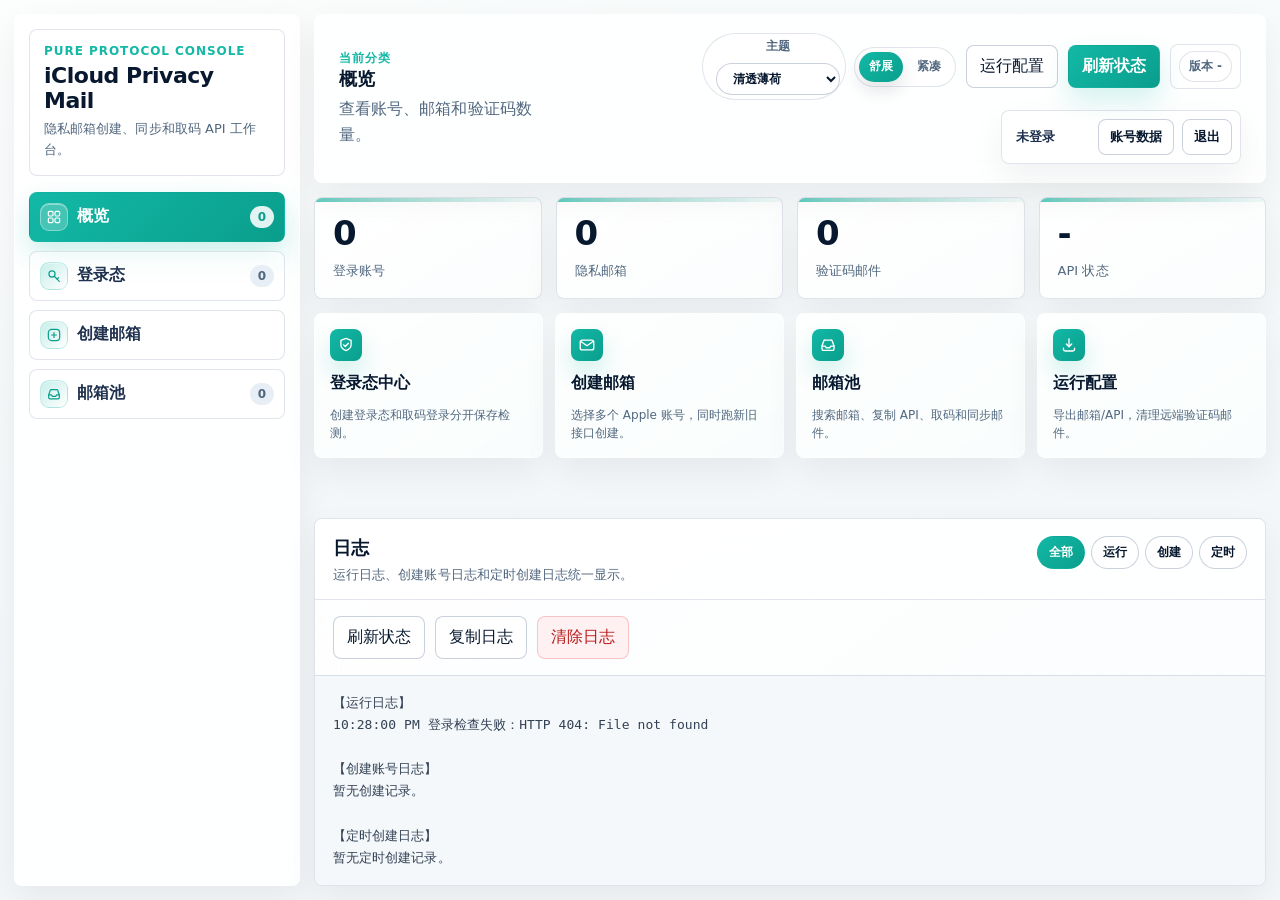
==== internal/app/templates/index.html @ 606e8791 "fix(web): implement P2 panel safeguards" ====
<!doctype html>
<html lang="zh-CN">
<head>
  <meta charset="utf-8">
  <meta name="viewport" content="width=device-width, initial-scale=1">
  <title>iCloud Privacy Mail</title>
  <style>
    :root {
      color-scheme: light;
      --surface-rgb: 255 255 255;
      --bg: #f3f7f9;
      --bg-soft: #f8fbfb;
      --panel: #ffffff;
      --panel-2: #f4f8fa;
      --card: #ffffff;
      --ink: #101828;
      --ink-soft: #1f314e;
      --text: #07182f;
      --muted: #51677f;
      --faint: #8492a6;
      --line: rgba(117, 133, 163, .22);
      --line-strong: rgba(117, 133, 163, .38);
      --green: #13b8a6;
      --green-2: #0a9e8c;
      --on-accent: #ffffff;
      --amber: #b7791f;
      --red: #dc2626;
      --count-bg: #e7eef5;
      --th-bg: #f3f9fb;
      --log-bg: #f4f8fa;
      --log-ink: #334155;
      --ok: #047857;
      --ok-soft: rgba(209, 250, 229, .72);
      --ok-line: rgba(16, 185, 129, .26);
      --warn: #a16207;
      --warn-soft: #fff7e6;
      --warn-line: rgba(180, 83, 9, .24);
      --bad: #b91c1c;
      --bad-soft: #fff1f1;
      --bad-line: rgba(220, 38, 38, .22);
      --shadow: 0 14px 36px rgba(16, 24, 40, .06);
      --shadow-strong: 0 28px 72px rgba(16, 24, 40, .12);
      --focus-ring: rgba(19, 184, 166, .16);
      --soft-glass: rgb(var(--surface-rgb) / .68);
      --glass: rgb(var(--surface-rgb) / .56);
      --glass-strong: rgb(var(--surface-rgb) / .92);
      --glass-soft: rgb(var(--surface-rgb) / .5);
      --glass-hi: rgb(var(--surface-rgb) / .72);
      --glass-line: rgb(var(--surface-rgb) / .62);
      --sidebar-bg: rgb(var(--surface-rgb) / .9);
      --head-bg: rgb(var(--surface-rgb) / .86);
      --input-bg: rgb(var(--surface-rgb) / .9);
    }
    body[data-theme="sky"] {
      --surface-rgb: 255 255 255;
      --bg: #eef4fc; --bg-soft: #f6faff; --panel: #ffffff; --card: #ffffff;
      --text: #0a1b35; --ink: #0f1f3d; --ink-soft: #243b63; --muted: #4f6488; --faint: #7c8fb0;
      --line: rgba(91, 129, 186, .22); --line-strong: rgba(91, 129, 186, .38);
      --green: #3b82f6; --green-2: #2563eb; --on-accent: #ffffff;
      --count-bg: #e4ecfb; --th-bg: #eef4ff; --log-bg: #f1f6fe; --log-ink: #33415a;
      --ok: #047857; --ok-soft: rgba(209, 250, 229, .72); --ok-line: rgba(16, 185, 129, .26);
      --warn: #a16207; --warn-soft: #fff7e6; --warn-line: rgba(180, 83, 9, .24);
      --bad: #b91c1c; --bad-soft: #fff1f1; --bad-line: rgba(220, 38, 38, .22);
      --shadow: 0 16px 42px rgba(37, 99, 235, .08); --shadow-strong: 0 30px 78px rgba(37, 99, 235, .15);
      --focus-ring: rgba(37, 99, 235, .16);
    }
    body[data-theme="graphite"] {
      --surface-rgb: 255 255 255;
      --bg: #f1f2f4; --bg-soft: #f8f9fa; --panel: #ffffff; --card: #ffffff;
      --text: #14181f; --ink: #1a1f27; --ink-soft: #313a47; --muted: #5b6675; --faint: #8a93a1;
      --line: rgba(90, 96, 108, .22); --line-strong: rgba(90, 96, 108, .38);
      --green: #64748b; --green-2: #475569; --on-accent: #ffffff;
      --count-bg: #e9ebef; --th-bg: #f3f4f6; --log-bg: #f3f4f6; --log-ink: #313a47;
      --ok: #047857; --ok-soft: rgba(209, 250, 229, .72); --ok-line: rgba(16, 185, 129, .26);
      --warn: #a16207; --warn-soft: #fff7e6; --warn-line: rgba(180, 83, 9, .24);
      --bad: #b91c1c; --bad-soft: #fff1f1; --bad-line: rgba(220, 38, 38, .22);
      --shadow: 0 14px 38px rgba(15, 23, 42, .07); --shadow-strong: 0 28px 70px rgba(15, 23, 42, .14);
      --focus-ring: rgba(71, 85, 105, .16);
    }
    body[data-theme="sunset"] {
      --surface-rgb: 255 252 249;
      --bg: #fbf4ee; --bg-soft: #fef9f4; --panel: #fffdfb; --card: #fffdfb;
      --text: #2a1505; --ink: #2e1a0a; --ink-soft: #4a2f18; --muted: #7c5a3e; --faint: #ac8d72;
      --line: rgba(180, 120, 70, .20); --line-strong: rgba(180, 120, 70, .36);
      --green: #fb7338; --green-2: #ea580c; --on-accent: #ffffff;
      --count-bg: #f7e7d8; --th-bg: #fdf2e8; --log-bg: #fbf3eb; --log-ink: #5a4633;
      --ok: #047857; --ok-soft: rgba(209, 250, 229, .66); --ok-line: rgba(16, 185, 129, .26);
      --warn: #b45309; --warn-soft: rgba(255, 237, 213, .78); --warn-line: rgba(180, 83, 9, .26);
      --bad: #c0341d; --bad-soft: rgba(255, 235, 228, .82); --bad-line: rgba(220, 60, 38, .24);
      --shadow: 0 14px 36px rgba(120, 60, 20, .08); --shadow-strong: 0 28px 72px rgba(120, 60, 20, .16);
      --focus-ring: rgba(251, 115, 56, .18);
    }
    body[data-theme="violet"] {
      --surface-rgb: 252 251 255;
      --bg: #f4f2fb; --bg-soft: #faf8ff; --panel: #ffffff; --card: #fdfcff;
      --text: #190b33; --ink: #1a1330; --ink-soft: #2c2350; --muted: #5d5478; --faint: #948db0;
      --line: rgba(124, 108, 160, .22); --line-strong: rgba(124, 108, 160, .38);
      --green: #7c6cf0; --green-2: #6d28d9; --on-accent: #ffffff;
      --count-bg: #ece8f8; --th-bg: #f5f2fd; --log-bg: #f6f3fc; --log-ink: #3a3357;
      --ok: #047857; --ok-soft: rgba(209, 250, 229, .72); --ok-line: rgba(16, 185, 129, .26);
      --warn: #a16207; --warn-soft: #fff7e6; --warn-line: rgba(180, 83, 9, .24);
      --bad: #b91c1c; --bad-soft: #fff1f1; --bad-line: rgba(220, 38, 38, .22);
      --shadow: 0 14px 36px rgba(45, 27, 90, .08); --shadow-strong: 0 28px 72px rgba(45, 27, 90, .16);
      --focus-ring: rgba(124, 108, 160, .20);
    }
    body[data-theme="rose"] {
      --surface-rgb: 255 251 252;
      --bg: #faf2f5; --bg-soft: #fef7f9; --panel: #ffffff; --card: #fffafc;
      --text: #2a0a18; --ink: #2e1020; --ink-soft: #4d1f37; --muted: #7d5060; --faint: #ad8693;
      --line: rgba(163, 117, 137, .22); --line-strong: rgba(163, 117, 137, .40);
      --green: #f43f6e; --green-2: #e11d62; --on-accent: #ffffff;
      --count-bg: #f7e7ee; --th-bg: #fdf3f7; --log-bg: #fbf4f7; --log-ink: #4d3543;
      --ok: #047857; --ok-soft: rgba(209, 250, 229, .72); --ok-line: rgba(16, 185, 129, .26);
      --warn: #a16207; --warn-soft: #fff7e6; --warn-line: rgba(180, 83, 9, .24);
      --bad: #b91c1c; --bad-soft: #fff1f1; --bad-line: rgba(220, 38, 38, .22);
      --shadow: 0 14px 36px rgba(72, 16, 40, .07); --shadow-strong: 0 28px 72px rgba(72, 16, 40, .14);
      --focus-ring: rgba(225, 29, 98, .18);
    }
    body[data-theme="forest"] {
      --surface-rgb: 251 254 252;
      --bg: #eef4f0; --bg-soft: #f4faf6; --panel: #ffffff; --card: #ffffff;
      --text: #06251a; --ink: #0d2a1f; --ink-soft: #1d4234; --muted: #4a6a5b; --faint: #7f9a8c;
      --line: rgba(96, 140, 118, .22); --line-strong: rgba(96, 140, 118, .38);
      --green: #10b981; --green-2: #047857; --on-accent: #ffffff;
      --count-bg: #e4efe8; --th-bg: #eff8f2; --log-bg: #f1f7f3; --log-ink: #2f4a3d;
      --ok: #047857; --ok-soft: rgba(209, 250, 229, .72); --ok-line: rgba(16, 185, 129, .26);
      --warn: #a16207; --warn-soft: #fff7e6; --warn-line: rgba(180, 83, 9, .24);
      --bad: #b91c1c; --bad-soft: #fff1f1; --bad-line: rgba(220, 38, 38, .22);
      --shadow: 0 14px 36px rgba(6, 37, 26, .07); --shadow-strong: 0 28px 72px rgba(6, 37, 26, .13);
      --focus-ring: rgba(16, 185, 129, .16);
    }
    body[data-theme="midnight"] {
      color-scheme: dark;
      --surface-rgb: 44 56 82;
      --bg: #0b1220; --bg-soft: #0f1830; --panel: #161f33; --card: #1d2740;
      --text: #eaf0fb; --ink: #dde6f6; --ink-soft: #c2cfe6; --muted: #94a6c4; --faint: #6b7b99;
      --line: rgba(148, 176, 224, .18); --line-strong: rgba(148, 176, 224, .34); --glass-line: rgba(186, 210, 248, .14);
      --green: #38bdf8; --green-2: #0ea5e9; --on-accent: #06223a;
      --count-bg: #1c2742; --th-bg: #141d31; --log-bg: #0e1729; --log-ink: #aebfd9;
      --ok: #34d399; --ok-soft: rgba(16, 185, 129, .16); --ok-line: rgba(52, 211, 153, .30);
      --warn: #fbbf24; --warn-soft: rgba(245, 158, 11, .16); --warn-line: rgba(251, 191, 36, .30);
      --bad: #f87171; --bad-soft: rgba(239, 68, 68, .16); --bad-line: rgba(248, 113, 113, .30);
      --shadow: 0 14px 36px rgba(0, 0, 0, .5); --shadow-strong: 0 28px 72px rgba(0, 0, 0, .62);
      --focus-ring: rgba(56, 189, 248, .32);
    }
    body[data-theme="obsidian"] {
      color-scheme: dark;
      --surface-rgb: 48 53 64;
      --bg: #0c0e12; --bg-soft: #111420; --panel: #16181f; --card: #1c1f27;
      --text: #f2f4f8; --ink: #e6eaf2; --ink-soft: #c2c9d6; --muted: #8b97a9; --faint: #5d6a7c;
      --line: rgba(168, 184, 210, .14); --line-strong: rgba(168, 184, 210, .26); --glass-line: rgba(200, 212, 232, .10);
      --green: #22d3ee; --green-2: #06b6d4; --on-accent: #062a32;
      --count-bg: #232735; --th-bg: #1a1e28; --log-bg: #0e1117; --log-ink: #aeb8c8;
      --ok: #34d399; --ok-soft: rgba(16, 185, 129, .14); --ok-line: rgba(52, 211, 153, .30);
      --warn: #fbbf24; --warn-soft: rgba(245, 158, 11, .14); --warn-line: rgba(251, 191, 36, .30);
      --bad: #f87171; --bad-soft: rgba(239, 68, 68, .14); --bad-line: rgba(248, 113, 113, .32);
      --shadow: 0 14px 36px rgba(0, 0, 0, .55); --shadow-strong: 0 28px 72px rgba(0, 0, 0, .68);
      --focus-ring: rgba(34, 211, 238, .30);
    }
    body[data-theme="aurora"] {
      color-scheme: dark;
      --surface-rgb: 40 60 64;
      --bg: #08161a; --bg-soft: #0c1f22; --panel: #102528; --card: #163133;
      --text: #e8f6f3; --ink: #d3ebe6; --ink-soft: #aecfca; --muted: #84a8a4; --faint: #5f7f7d;
      --line: rgba(180, 224, 216, .16); --line-strong: rgba(180, 224, 216, .30); --glass-line: rgba(180, 224, 216, .14);
      --green: #2dd4bf; --green-2: #14b8a6; --on-accent: #04201b;
      --count-bg: #15302f; --th-bg: #122a2c; --log-bg: #0a1c1e; --log-ink: #9cc4bf;
      --ok: #34d399; --ok-soft: rgba(16, 185, 129, .16); --ok-line: rgba(52, 211, 153, .30);
      --warn: #fbbf24; --warn-soft: rgba(180, 120, 9, .16); --warn-line: rgba(251, 191, 36, .28);
      --bad: #fb7185; --bad-soft: rgba(220, 38, 38, .16); --bad-line: rgba(251, 113, 133, .30);
      --shadow: 0 14px 36px rgba(0, 0, 0, .42); --shadow-strong: 0 28px 72px rgba(0, 0, 0, .5);
      --focus-ring: rgba(45, 212, 191, .30);
    }
    * { box-sizing: border-box; }
    body {
      margin: 0;
      min-height: 100vh;
      font-family: Inter, ui-sans-serif, system-ui, -apple-system, BlinkMacSystemFont, "Segoe UI", sans-serif;
      background:
        linear-gradient(135deg, rgb(var(--surface-rgb) / .55) 0, rgb(var(--surface-rgb) / 0) 36%),
        linear-gradient(180deg, var(--bg-soft) 0, var(--bg) 420px, var(--bg) 100%);
      color: var(--text);
    }
    button, input, textarea, select { font: inherit; }
    .app-shell {
      width: 100%;
      min-height: 100vh;
      display: grid;
      grid-template-columns: 286px minmax(0, 1fr);
      gap: 14px;
      padding: 14px;
    }
    .sidebar {
      position: sticky;
      top: 14px;
      height: calc(100vh - 28px);
      overflow: auto;
      padding: 14px;
      background: var(--sidebar-bg);
      backdrop-filter: blur(18px);
      color: var(--text);
      border: 1px solid var(--glass-line);
      border-radius: 8px;
      box-shadow: var(--shadow);
    }
    .brand {
      display: grid;
      gap: 6px;
      padding: 14px;
      margin-bottom: 12px;
      border: 1px solid var(--line);
      border-radius: 8px;
      background: linear-gradient(180deg, rgb(var(--surface-rgb) / .9), rgb(var(--surface-rgb) / .56));
      box-shadow: inset 0 1px 0 rgba(255, 255, 255, .35);
    }
    h1 { margin: 0; font-size: 22px; line-height: 1.12; letter-spacing: 0; }
    h2 { margin: 0; font-size: 18px; letter-spacing: 0; }
    .sub { color: var(--muted); margin-top: 7px; line-height: 1.6; }
    .sidebar .sub { color: var(--muted); margin-top: 0; font-size: 13px; }
    .eyebrow { color: var(--green); font-size: 12px; font-weight: 900; letter-spacing: 0; text-transform: uppercase; margin: 0; }
    .user-actions { display: grid; grid-template-columns: 1fr 1fr; gap: 8px; }
    .side-nav { display: grid; gap: 9px; padding: 4px 0; }
    .nav-item {
      width: 100%;
      display: grid;
      grid-template-columns: 28px 1fr auto;
      align-items: center;
      gap: 9px;
      border-color: var(--line);
      background: var(--glass-soft);
      color: var(--ink-soft);
      text-align: left;
      padding: 10px;
      border-radius: 8px;
      font-weight: 800;
      box-shadow: inset 0 1px 0 rgba(255, 255, 255, .28);
    }
    .nav-item::before {
      content: "";
      width: 28px;
      height: 28px;
      border-radius: 8px;
      background:
        linear-gradient(135deg, color-mix(in srgb, var(--green) 22%, var(--card)), rgb(var(--surface-rgb) / .7));
      border: 1px solid color-mix(in srgb, var(--green) 20%, transparent);
      box-shadow: inset 0 1px 0 rgba(255, 255, 255, .35);
    }
    .nav-item:hover { background: var(--glass-strong); color: var(--text); transform: none; }
    .nav-item.active {
      color: var(--on-accent);
      background: linear-gradient(135deg, var(--green), var(--green-2));
      border-color: transparent;
      box-shadow: 0 12px 28px color-mix(in srgb, var(--green) 22%, transparent);
    }
    .nav-item.active::before {
      background: rgba(255,255,255,.22);
      border-color: rgba(255,255,255,.36);
    }
    .nav-item .count-dot {
      min-width: 24px;
      height: 22px;
      padding: 0 7px;
      display: inline-flex;
      align-items: center;
      justify-content: center;
      border-radius: 999px;
      color: var(--muted);
      background: var(--count-bg);
      font-size: 12px;
    }
    .nav-item.active .count-dot { color: var(--green-2); background: rgba(255,255,255,.88); }
    .tool-panel-grid {
      display: grid;
      grid-template-columns: repeat(3, minmax(220px, 1fr));
      gap: 12px;
      padding: 16px 18px;
    }
    .tool-panel-group {
      display: grid;
      gap: 8px;
      align-content: start;
      padding: 12px;
      border: 1px solid var(--line);
      border-radius: 8px;
      background: var(--soft-glass);
    }
    .tool-panel-label { color: var(--faint); font-size: 12px; font-weight: 900; }
    .tool-panel-group select, .tool-panel-group button { width: 100%; }
    .tool-grid { display: grid; grid-template-columns: 1fr 1fr; gap: 8px; }
    .hero-actions select.export-format, .toolbar select.export-format { width: 100%; min-width: 0; padding: 10px 12px; }
    .hero-actions select.export-account, .toolbar select.export-account { width: 100%; min-width: 0; max-width: none; padding: 10px 12px; }
    .content { min-width: 0; display: grid; grid-template-rows: auto 1fr auto; gap: 14px; }
    .content-head {
      position: sticky;
      top: 14px;
      z-index: 8;
      display: flex;
      justify-content: space-between;
      gap: 18px;
      align-items: center;
      padding: 18px 24px;
      border: 1px solid var(--glass-line);
      border-radius: 8px;
      background: var(--head-bg);
      backdrop-filter: blur(18px);
      box-shadow: var(--shadow);
    }
    .content-head .sub { margin-top: 5px; }
    .content-actions { display: flex; flex-wrap: wrap; justify-content: flex-end; align-items: center; gap: 10px; }
    .appearance-controls {
      display: flex;
      flex-wrap: wrap;
      align-items: center;
      justify-content: flex-end;
      gap: 8px;
    }
    .segmented {
      display: inline-flex;
      align-items: center;
      gap: 4px;
      padding: 4px;
      border: 1px solid var(--line);
      border-radius: 999px;
      background: var(--soft-glass);
      box-shadow: inset 0 1px 0 rgba(255, 255, 255, .4);
    }
    .segmented button {
      min-height: 30px;
      padding: 6px 10px;
      border: 0;
      border-radius: 999px;
      color: var(--muted);
      background: transparent;
      font-size: 12px;
      font-weight: 900;
    }
    .segmented button:hover { transform: none; background: var(--glass); }
    .segmented button.active {
      color: var(--on-accent);
      background: linear-gradient(135deg, var(--green), var(--green-2));
      box-shadow: 0 8px 18px rgba(16, 24, 40, .12);
    }
    .theme-select {
      display: inline-flex;
      align-items: center;
      gap: 8px;
      padding: 4px 5px 4px 13px;
      border: 1px solid var(--line);
      border-radius: 999px;
      background: var(--soft-glass);
      box-shadow: inset 0 1px 0 rgba(255, 255, 255, .4);
      color: var(--muted);
      font-size: 12px;
      font-weight: 900;
    }
    .theme-select > span { white-space: nowrap; }
    .theme-select select {
      width: auto;
      min-width: 124px;
      padding: 7px 12px;
      border-radius: 999px;
      font-size: 12px;
      font-weight: 800;
    }
    .account-dock {
      min-width: 240px;
      display: grid;
      grid-template-columns: 1fr auto auto;
      gap: 8px;
      align-items: center;
      padding: 8px;
      border: 1px solid var(--line);
      border-radius: 8px;
      background: var(--soft-glass);
      box-shadow: var(--shadow);
    }
    .user-badge {
      min-width: 0;
      padding: 0 6px;
      color: var(--ink-soft);
      font-size: 13px;
      font-weight: 900;
      overflow-wrap: anywhere;
      line-height: 1.35;
    }
    .account-dock button {
      padding: 8px 11px;
      border-radius: 8px;
      font-size: 13px;
      font-weight: 800;
    }
    .version-dock {
      display: inline-flex;
      align-items: center;
      gap: 8px;
      min-height: 42px;
      padding: 6px 8px;
      border: 1px solid var(--line);
      border-radius: 8px;
      background: var(--soft-glass);
      box-shadow: inset 0 1px 0 rgba(255, 255, 255, .36);
    }
    .version-badge {
      max-width: 260px;
      padding: 6px 9px;
      border-radius: 999px;
      color: var(--muted);
      background: var(--glass);
      border: 1px solid var(--line);
      font-size: 12px;
      font-weight: 900;
      white-space: nowrap;
      overflow: hidden;
      text-overflow: ellipsis;
    }
    .version-badge.available {
      color: var(--warn);
      border-color: var(--warn-line);
      background: var(--warn-soft);
    }
    .version-badge.current {
      color: var(--ok);
      border-color: var(--ok-line);
      background: var(--ok-soft);
    }
    .version-dock button {
      min-height: 30px;
      padding: 6px 10px;
      border-radius: 999px;
      font-size: 12px;
      font-weight: 900;
    }
    .content-main { padding: 0; }
    .global-log-panel {
      margin: 0;
    }
    .global-log-panel[hidden] { display: none; }
    .log-panel-head {
      display: flex;
      justify-content: space-between;
      align-items: flex-start;
      gap: 14px;
      flex-wrap: wrap;
    }
    .log-tabs {
      display: inline-flex;
      flex-wrap: wrap;
      gap: 6px;
    }
    .log-tabs button {
      padding: 7px 11px;
      border-radius: 999px;
      font-size: 12px;
      font-weight: 900;
    }
    .log-tabs button.active {
      color: var(--on-accent);
      border-color: transparent;
      background: linear-gradient(135deg, var(--green), var(--green-2));
    }
    .global-log { min-height: 260px; max-height: 380px; }
    .quick-grid {
      display: grid;
      grid-template-columns: repeat(4, minmax(160px, 1fr));
      gap: 12px;
    }
    .quick-card {
      min-height: 116px;
      display: grid;
      align-content: space-between;
      gap: 12px;
      padding: 15px;
      border: 1px solid var(--glass-line);
      border-radius: 8px;
      background:
        linear-gradient(145deg, rgb(var(--surface-rgb) / .92), rgb(var(--surface-rgb) / .56)),
        color-mix(in srgb, var(--green) 6%, var(--card));
      box-shadow: var(--shadow);
      text-align: left;
    }
    .quick-card:hover {
      background:
        linear-gradient(145deg, rgb(var(--surface-rgb) / .98), rgb(var(--surface-rgb) / .64)),
        color-mix(in srgb, var(--green) 11%, var(--card));
      box-shadow: var(--shadow-strong);
    }
    .quick-card strong { font-size: 16px; }
    .quick-card span { color: var(--muted); font-size: 12px; line-height: 1.5; white-space: normal; }
    .quick-card i {
      width: 32px;
      height: 32px;
      display: inline-flex;
      border-radius: 8px;
      background: linear-gradient(135deg, var(--green), var(--green-2));
      box-shadow: 0 12px 24px color-mix(in srgb, var(--green) 20%, transparent);
    }
    .view-section { display: none; }
    .view-section.active { display: block; }
    .grid { display: grid; grid-template-columns: repeat(4, minmax(160px, 1fr)); gap: 14px; margin-bottom: 14px; }
    .card {
      border: 1px solid var(--line);
      border-radius: 8px;
      padding: 18px;
      background: linear-gradient(145deg, rgb(var(--surface-rgb) / .94), rgb(var(--surface-rgb) / .62));
      box-shadow: var(--shadow);
      position: relative;
      overflow: hidden;
    }
    .card::before {
      content: "";
      position: absolute;
      inset: 0 0 auto;
      height: 4px;
      background: linear-gradient(90deg, var(--green), color-mix(in srgb, var(--green) 8%, var(--card)));
      opacity: .7;
    }
    .card strong { display: block; color: var(--text); font-size: 34px; line-height: 1; margin-bottom: 10px; letter-spacing: 0; }
    .card span { color: var(--muted); font-size: 13px; }
    .layout { display: grid; gap: 18px; align-items: start; }
    .workflow { display: grid; gap: 18px; align-items: stretch; }
    .stack { display: grid; gap: 18px; }
    .panel {
      border: 1px solid var(--line);
      border-radius: 8px;
      overflow: hidden;
      background: linear-gradient(145deg, rgb(var(--surface-rgb) / .92), rgb(var(--surface-rgb) / .68));
      box-shadow: var(--shadow);
      backdrop-filter: blur(18px);
    }
    .panel-head {
      padding: 17px 18px 14px;
      border-bottom: 1px solid var(--line);
      background: rgb(var(--surface-rgb) / .58);
    }
    .panel-head p { margin: 5px 0 0; color: var(--muted); font-size: 13px; line-height: 1.55; }
    .toolbar, .form { display: flex; flex-wrap: wrap; gap: 10px; padding: 16px 18px; align-items: end; }
    .list-toolbar {
      display: grid;
      grid-template-columns: minmax(280px, 520px) minmax(520px, 560px);
      gap: 10px 12px;
      align-items: start;
      justify-content: space-between;
    }
    .search-field { min-width: 0; max-width: none; }
    .mailbox-filter-row { display: flex; gap: 8px; align-items: flex-end; justify-content: flex-end; min-width: 0; }
    .mailbox-filter-field { width: 100%; color: var(--muted); font-size: 12px; font-weight: 700; }
    .mailbox-control-stack { grid-column: 2; display: grid; gap: 8px; justify-items: end; align-items: start; }
    .mailbox-action-row { display: flex; flex-wrap: nowrap; gap: 8px; align-items: center; justify-content: flex-end; }
    .pager { display: flex; flex-wrap: nowrap; gap: 8px; align-items: center; justify-content: flex-end; color: var(--muted); font-size: 13px; }
    .pager button { padding: 8px 11px; border-radius: 8px; }
    #mailboxPageInfo { white-space: nowrap; }
    .mailbox-filter-field select { width: 100%; min-width: 180px; padding: 8px 10px; }
    .page-size-control { display: inline-flex; flex-direction: row; gap: 6px; align-items: center; color: var(--muted); font-size: 13px; }
    .page-size-control input { width: 76px; padding: 8px 10px; }
    .mailbox-code-cell {
      min-width: 150px;
      max-width: 220px;
    }
    .mailbox-code-empty {
      color: var(--faint);
      font-size: 13px;
      white-space: nowrap;
    }
    .code-inline-result {
      display: inline-grid;
      gap: 3px;
      min-width: 118px;
      max-width: 100%;
      padding: 7px 10px;
      border: 1px solid var(--line);
      border-radius: 8px;
      background: rgb(var(--surface-rgb) / .76);
      color: var(--muted);
      text-align: left;
      overflow-wrap: anywhere;
      white-space: normal;
      vertical-align: middle;
    }
    button.code-inline-result {
      cursor: pointer;
      border-color: var(--ok-line);
      background: var(--ok-soft);
    }
    .code-inline-result.loading { white-space: nowrap; }
    .code-inline-result.error {
      border-color: var(--warn-line);
      background: var(--warn-soft);
      color: var(--warn);
    }
    .code-value {
      display: block;
      font-family: ui-monospace, SFMono-Regular, Consolas, "Liberation Mono", monospace;
      font-size: 18px;
      letter-spacing: 0;
      color: var(--green-2);
    }
    .spinner {
      width: 13px;
      height: 13px;
      border: 2px solid color-mix(in srgb, var(--green) 20%, transparent);
      border-top-color: var(--green);
      border-radius: 50%;
      display: inline-block;
      animation: spin .8s linear infinite;
      vertical-align: -2px;
      margin-right: 5px;
    }
    .account-tabs, .session-tabs {
      display: flex;
      gap: 8px;
      overflow-x: auto;
      padding: 10px 18px;
      border-top: 1px solid var(--line);
      border-bottom: 1px solid var(--line);
      background: var(--soft-glass);
    }
    .account-tabs button, .session-tabs button {
      flex: 0 0 auto;
      padding: 8px 11px;
      border-radius: 8px;
      color: var(--muted);
      background: rgb(var(--surface-rgb) / .84);
    }
    .account-tabs button.active, .session-tabs button.active {
      color: var(--on-accent);
      border-color: transparent;
      background: linear-gradient(135deg, var(--green), var(--green-2));
      box-shadow: 0 10px 22px color-mix(in srgb, var(--green) 16%, transparent);
    }
    .session-card {
      padding-top: 10px;
      line-height: 1.75;
      color: var(--green-2);
    }
    .create-account-selector {
      display: grid;
      gap: 8px;
      padding: 10px;
      border: 1px solid var(--line-strong);
      border-radius: 8px;
      background:
        linear-gradient(145deg, rgb(var(--surface-rgb) / .86), rgb(var(--surface-rgb) / .58));
    }
    .create-account-selector .selector-actions {
      display: flex;
      gap: 8px;
      align-items: center;
      flex-wrap: wrap;
    }
    .create-account-selector .selector-actions button {
      padding: 7px 10px;
      border-radius: 8px;
      font-size: 12px;
    }
    .selector-label-row {
      display: flex;
      justify-content: space-between;
      align-items: center;
      gap: 10px;
      flex-wrap: wrap;
    }
    .selector-label-row button {
      padding: 7px 10px;
      border-radius: 10px;
      font-size: 12px;
      font-weight: 900;
    }
    .create-account-option {
      display: flex;
      flex-direction: row;
      align-items: center;
      justify-content: space-between;
      gap: 10px;
      padding: 9px 10px;
      border: 1px solid var(--line);
      border-radius: 8px;
      background: rgb(var(--surface-rgb) / .64);
      color: var(--text);
      font-size: 13px;
      font-weight: 800;
    }
    .create-account-option input {
      width: auto;
      min-width: auto;
      padding: 0;
      border-radius: 4px;
      background: transparent;
      box-shadow: none;
    }
    .create-account-primary {
      display: flex;
      align-items: center;
      gap: 8px;
      min-width: 0;
      flex-wrap: wrap;
    }
    .create-account-title {
      min-width: 0;
      word-break: break-all;
    }
    .create-account-option small {
      color: var(--muted);
      font-weight: 700;
    }
    .login-status-wrap {
      display: flex;
      flex-wrap: wrap;
      justify-content: flex-end;
      align-items: center;
      gap: 6px;
      text-align: right;
    }
    .login-chips {
      display: inline-flex;
      flex-wrap: wrap;
      gap: 6px;
      align-items: center;
    }
    .login-chip {
      display: inline-flex;
      align-items: center;
      min-height: 24px;
      border: 1px solid var(--line-strong);
      border-radius: 999px;
      padding: 3px 8px;
      color: var(--muted);
      background: var(--soft-glass);
      font-size: 12px;
      font-weight: 900;
      white-space: nowrap;
    }
    .login-chip.on {
      color: var(--ok);
      border-color: var(--ok-line);
      background: var(--ok-soft);
    }
    .login-chip.warn {
      color: var(--warn);
      border-color: var(--warn-line);
      background: var(--warn-soft);
    }
    .login-chip.off {
      color: var(--faint);
      border-color: var(--line);
      background: var(--soft-glass);
    }
    .manage-refresh-clock {
      display: inline-flex;
      align-items: center;
      min-height: 24px;
      border: 1px solid var(--ok-line);
      border-radius: 999px;
      padding: 3px 8px;
      color: var(--ok);
      background: var(--ok-soft);
      font-size: 12px;
      font-weight: 900;
      white-space: nowrap;
    }
    .manage-refresh-clock.due {
      color: var(--warn);
      border-color: var(--warn-line);
      background: var(--warn-soft);
    }
    .manage-refresh-clock.stopped {
      color: var(--faint);
      border-color: var(--line);
      background: var(--soft-glass);
    }
    .session-card-line {
      display: flex;
      flex-wrap: wrap;
      align-items: center;
      gap: 8px;
    }
    .field-grid { display: grid; grid-template-columns: 1fr 1fr; gap: 10px; padding: 16px 18px; }
    .field-grid .full, .form .full { grid-column: 1 / -1; }
    .panel-body { padding-bottom: 2px; }
    label, .field-label { display: flex; flex-direction: column; gap: 7px; color: var(--muted); font-size: 12px; font-weight: 700; }
    input, textarea, select {
      width: 100%;
      min-width: 0;
      background: var(--input-bg);
      color: var(--text);
      border: 1px solid var(--line-strong);
      border-radius: 8px;
      padding: 11px 12px;
      outline: none;
      transition: border-color .15s ease, box-shadow .15s ease, background .15s ease;
    }
    input:focus, textarea:focus, select:focus {
      border-color: color-mix(in srgb, var(--green) 62%, transparent);
      box-shadow: 0 0 0 4px var(--focus-ring);
      background: var(--card);
    }
    textarea { min-height: 88px; resize: vertical; }
    input[type="checkbox"] { width: auto; min-width: 0; }
    label.checkline { flex-direction: row; align-items: center; justify-content: flex-start; padding: 11px 12px; }
    button {
      background: var(--input-bg);
      color: var(--text);
      border: 1px solid var(--line-strong);
      border-radius: 8px;
      padding: 10px 13px;
      cursor: pointer;
      transition: transform .12s ease, border-color .12s ease, background .12s ease;
      white-space: nowrap;
    }
    button:hover { transform: translateY(-1px); border-color: color-mix(in srgb, var(--green) 46%, transparent); background: color-mix(in srgb, var(--green) 8%, var(--card)); }
    button.primary { background: linear-gradient(135deg, var(--green), var(--green-2)); color: var(--on-accent); border-color: transparent; font-weight: 800; box-shadow: 0 12px 26px color-mix(in srgb, var(--green) 18%, transparent); }
    button.danger { border-color: var(--bad-line); color: var(--bad); background: var(--bad-soft); }
    button.success { border-color: var(--ok-line); color: var(--ok); background: var(--ok-soft); }
    button.warn { border-color: var(--warn-line); color: var(--warn); background: var(--warn-soft); }
    button.ghost { background: transparent; }
    button:disabled { cursor: not-allowed; opacity: .55; transform: none; }
    .notice {
      margin: 14px 18px 0;
      padding: 12px 13px;
      color: var(--ok);
      line-height: 1.65;
      white-space: pre-wrap;
      background: var(--ok-soft);
      border: 1px solid var(--line);
      border-radius: 8px;
    }
    .hint { color: var(--faint); font-size: 12px; line-height: 1.6; padding: 0 18px 16px; }
    .table-wrap { overflow: auto; }
    table { width: 100%; border-collapse: collapse; min-width: 940px; }
    th, td { border-top: 1px solid var(--line); padding: 13px 14px; text-align: left; vertical-align: middle; }
    th { color: var(--muted); font-size: 12px; font-weight: 800; background: var(--th-bg); position: sticky; top: 0; }
    tbody tr:hover { background: color-mix(in srgb, var(--green) 6%, var(--card)); }
    .mail-title { font-weight: 800; }
    .email { color: var(--green-2); font-weight: 700; }
    .muted { color: var(--faint); }
    .pill {
      display: inline-flex;
      align-items: center;
      gap: 5px;
      border: 1px solid var(--ok-line);
      border-radius: 999px;
      padding: 4px 9px;
      color: var(--ok);
      background: var(--ok-soft);
      font-size: 12px;
      font-weight: 800;
      margin: 2px 4px 2px 0;
    }
    .pill.off, .status-failed, .status-disabled { color: var(--bad); border-color: var(--bad-line); background: var(--bad-soft); }
    .status-used { color: var(--warn); border-color: var(--warn-line); background: var(--warn-soft); }
    .status-available, .status-active { color: var(--ok); }
    .row-actions { display: flex; flex-wrap: wrap; gap: 8px; align-items: center; }
    .row-actions button, .row-actions select { width: auto; min-width: 0; padding: 8px 10px; border-radius: 8px; font-size: 12px; }
    .copy-menu-wrap {
      display: inline-flex;
      flex-wrap: wrap;
      gap: 6px;
      align-items: center;
    }
    .copy-choice-menu {
      display: inline-flex;
      flex-wrap: wrap;
      gap: 6px;
      padding: 4px;
      border: 1px solid var(--line);
      border-radius: 8px;
      background: rgb(var(--surface-rgb) / .82);
    }
    .copy-choice-menu button {
      padding: 6px 9px;
      font-size: 12px;
      white-space: nowrap;
    }
    .account-group td {
      background: color-mix(in srgb, var(--green) 10%, var(--card));
      color: var(--green-2);
      font-weight: 900;
      letter-spacing: 0;
    }
    .log {
      margin: 0;
      background: var(--log-bg);
      border-top: 1px solid var(--line);
      padding: 16px 18px;
      white-space: pre-wrap;
      min-height: 210px;
      max-height: 360px;
      overflow: auto;
      color: var(--log-ink);
      font-family: ui-monospace, SFMono-Regular, Consolas, monospace;
      font-size: 13px;
      line-height: 1.7;
    }
    .mini-log { min-height: 120px; max-height: 220px; }
    details.panel summary { list-style: none; cursor: pointer; }
    details.panel summary::-webkit-details-marker { display: none; }
    .inline-details { padding: 0 18px 16px; }
    .inline-details summary { color: var(--muted); cursor: pointer; font-size: 12px; font-weight: 800; padding: 2px 0 8px; }
    .inline-details .field-grid { padding: 8px 0 0; }
    .modal-backdrop {
      position: fixed;
      inset: 0;
      z-index: 50;
      display: none;
      align-items: center;
      justify-content: center;
      padding: 20px;
      background: rgba(6, 22, 55, .36);
      backdrop-filter: blur(10px);
    }
    .modal-backdrop.show { display: flex; }
    .modal {
      width: min(720px, 100%);
      border: 1px solid var(--line);
      border-radius: 8px;
      background: var(--panel);
      box-shadow: 0 36px 120px rgba(6, 22, 55, .28);
      overflow: hidden;
    }
    .mailbox-messages { max-height: calc(100vh - 220px); overflow-y: auto; padding: 0 18px 18px; }
    .mailbox-message { border-top: 1px solid var(--line); padding: 14px 0; }
    .mailbox-message-html { width: 100%; height: 360px; margin-top: 8px; border: 0; background: #fff; resize: vertical; }
    body[data-density="compact"] .content-head { padding: 12px 18px; }
    body[data-density="compact"] .content-main { padding: 0; }
    body[data-density="compact"] .global-log-panel { margin: 0 18px 24px; }
    body[data-density="compact"] .grid,
    body[data-density="compact"] .layout,
    body[data-density="compact"] .workflow,
    body[data-density="compact"] .stack { gap: 12px; }
    body[data-density="compact"] .card,
    body[data-density="compact"] .panel-head,
    body[data-density="compact"] .toolbar,
    body[data-density="compact"] .form,
    body[data-density="compact"] .field-grid { padding: 12px 14px; }
    body[data-density="compact"] th,
    body[data-density="compact"] td { padding: 10px 12px; }
    body[data-density="compact"] .log { padding: 12px 14px; line-height: 1.55; }
    @media (max-width: 1120px) {
      .app-shell { grid-template-columns: 1fr; }
      .sidebar {
        position: relative;
        height: auto;
        display: grid;
        grid-template-columns: minmax(220px, 1fr) minmax(220px, 1fr);
        gap: 14px;
      }
      .brand, .side-nav { min-width: 0; }
      .side-nav { grid-template-columns: repeat(3, minmax(0, 1fr)); align-content: start; }
      .tool-panel-grid { grid-template-columns: 1fr; }
      .grid, .quick-grid { grid-template-columns: repeat(2, 1fr); }
      .content-head { position: relative; top: auto; }
    }
    @media (max-width: 760px) {
      .list-toolbar { grid-template-columns: 1fr; }
      .mailbox-filter-row, .pager { justify-content: flex-start; }
    }
    @media (max-width: 680px) {
      .app-shell { padding: 8px; gap: 8px; }
      .sidebar { grid-template-columns: 1fr; padding: 16px; }
      .side-nav { grid-template-columns: 1fr 1fr; }
      .content-head { padding-left: 16px; padding-right: 16px; }
      .content-main { padding: 0; }
      .global-log-panel { margin-left: 16px; margin-right: 16px; }
      .content-head { align-items: flex-start; flex-direction: column; }
      .content-actions, .content-actions > button, .account-dock, .appearance-controls, .version-dock { width: 100%; }
      .account-dock { grid-template-columns: 1fr 1fr; }
      .account-dock .user-badge { grid-column: 1 / -1; }
      .grid, .quick-grid, .field-grid { grid-template-columns: 1fr; }
      .card strong { font-size: 28px; }
    }
    /* ===== motion & polish layer ===== */
    :root {
      --ease-spring: cubic-bezier(.34, 1.56, .64, 1);
      --ease-out: cubic-bezier(.22, .61, .36, 1);
      --dur: .26s;
    }
    body {
      font-family: -apple-system, BlinkMacSystemFont, "SF Pro Display", "SF Pro Text", "PingFang SC", "HarmonyOS Sans SC", "MiSans", "Microsoft YaHei UI", "Segoe UI", Inter, system-ui, sans-serif;
      -webkit-font-smoothing: antialiased;
      -moz-osx-font-smoothing: grayscale;
      text-rendering: optimizeLegibility;
      letter-spacing: .004em;
    }
    h1 { letter-spacing: -.022em; font-weight: 700; }
    h2 { letter-spacing: -.014em; font-weight: 700; }
    .card strong { font-variant-numeric: tabular-nums; letter-spacing: -.02em; }
    .eyebrow { letter-spacing: .08em; }

    .sidebar, .content-head, .brand, .panel, .panel-head, .login-chip, .account-tabs, .session-tabs,
    th, .log, .pill, .count-dot, input, textarea, select {
      transition: background-color .45s var(--ease-out), background .45s var(--ease-out), border-color .45s var(--ease-out), color .4s var(--ease-out), box-shadow .4s var(--ease-out);
    }

    .sidebar, .content-head { backdrop-filter: blur(24px) saturate(165%); -webkit-backdrop-filter: blur(24px) saturate(165%); }
    .panel { backdrop-filter: blur(20px) saturate(150%); -webkit-backdrop-filter: blur(20px) saturate(150%); }

    button {
      position: relative;
      transition: transform var(--dur) var(--ease-spring), box-shadow .3s var(--ease-out), background-color .4s var(--ease-out), background .4s var(--ease-out), border-color .4s var(--ease-out), color .3s var(--ease-out);
    }
    button:hover { transform: translateY(-2px); }
    button:active { transform: translateY(0) scale(.96); transition-duration: .09s; }
    button.primary:hover { box-shadow: 0 18px 34px color-mix(in srgb, var(--green) 30%, transparent); }
    button:disabled:hover { transform: none; }

    .nav-item { transition: transform .28s var(--ease-spring), background-color .4s var(--ease-out), background .4s var(--ease-out), color .3s var(--ease-out), box-shadow .35s var(--ease-out); }
    .nav-item:hover { transform: translateX(3px); }
    .nav-item:active { transform: translateX(1px) scale(.99); }
    .nav-item.active { animation: navPop .42s var(--ease-spring); }

    .segmented button, .log-tabs button, .account-tabs button, .session-tabs button, .pager button, .row-actions button {
      transition: transform .24s var(--ease-spring), background-color .3s var(--ease-out), background .3s var(--ease-out), color .25s, box-shadow .3s var(--ease-out);
    }
    .segmented button:active, .log-tabs button:active { transform: scale(.93); }
    .segmented button.active, .log-tabs button.active, .account-tabs button.active, .session-tabs button.active { animation: popIn .34s var(--ease-spring); }

    .card { transition: transform .32s var(--ease-spring), box-shadow .35s var(--ease-out), background-color .45s var(--ease-out), background .45s var(--ease-out), border-color .45s var(--ease-out); }
    .card:hover { transform: translateY(-3px); box-shadow: var(--shadow-strong); }

    .card, .quick-card { animation: fadeUp .55s var(--ease-out) both; }
    .grid .card:nth-child(2) { animation-delay: .05s; }
    .grid .card:nth-child(3) { animation-delay: .1s; }
    .grid .card:nth-child(4) { animation-delay: .15s; }
    .quick-grid .quick-card:nth-child(2) { animation-delay: .07s; }
    .quick-grid .quick-card:nth-child(3) { animation-delay: .14s; }
    .quick-grid .quick-card:nth-child(4) { animation-delay: .21s; }

    .quick-card {
      position: relative;
      overflow: hidden;
      transition: transform .32s var(--ease-spring), box-shadow .35s var(--ease-out), background .45s var(--ease-out), border-color .45s var(--ease-out);
    }
    .quick-card:hover { transform: translateY(-4px); }
    .quick-card::after {
      content: "";
      position: absolute;
      inset: 0;
      border-radius: inherit;
      pointer-events: none;
      background: linear-gradient(115deg, transparent 32%, rgb(var(--surface-rgb) / .55) 48%, transparent 64%);
      transform: translateX(-130%);
      transition: transform .85s var(--ease-out);
    }
    .quick-card:hover::after { transform: translateX(130%); }

    .view-section.active { animation: viewIn .44s var(--ease-out); }

    .modal-backdrop { transition: opacity .3s var(--ease-out); }
    .modal-backdrop.show .modal { animation: modalIn .44s var(--ease-spring); }

    .nav-item::before { content: none; }
    .nav-ico {
      width: 28px;
      height: 28px;
      display: inline-flex;
      align-items: center;
      justify-content: center;
      border-radius: 9px;
      color: var(--green-2);
      background: linear-gradient(135deg, color-mix(in srgb, var(--green) 24%, var(--card)), rgb(var(--surface-rgb) / .5));
      border: 1px solid color-mix(in srgb, var(--green) 22%, transparent);
      box-shadow: inset 0 1px 0 rgba(255, 255, 255, .4);
      transition: transform .32s var(--ease-spring), background .4s var(--ease-out), color .3s var(--ease-out), border-color .4s var(--ease-out);
    }
    .nav-ico svg { width: 16px; height: 16px; }
    .nav-item:hover .nav-ico { transform: scale(1.1) rotate(-4deg); }
    .nav-item.active .nav-ico {
      color: var(--on-accent);
      background: rgba(255, 255, 255, .22);
      border-color: rgba(255, 255, 255, .34);
    }
    .quick-card i {
      display: inline-flex;
      align-items: center;
      justify-content: center;
      color: var(--on-accent);
      transition: transform .35s var(--ease-spring), background .4s var(--ease-out);
    }
    .quick-card i svg { width: 18px; height: 18px; }
    .quick-card:hover i { transform: scale(1.12) rotate(-5deg); }

    @keyframes fadeUp { from { opacity: 0; transform: translateY(14px); } to { opacity: 1; transform: none; } }
    @keyframes viewIn { from { opacity: 0; transform: translateY(10px) scale(.995); } to { opacity: 1; transform: none; } }
    @keyframes popIn { from { opacity: 0; transform: scale(.85); } to { opacity: 1; transform: none; } }
    @keyframes navPop { 0% { transform: scale(.97); } 55% { transform: scale(1.02); } 100% { transform: none; } }
    @keyframes modalIn { 0% { opacity: 0; transform: translateY(18px) scale(.96); } 100% { opacity: 1; transform: none; } }
    @keyframes spin { to { transform: rotate(360deg); } }

    @media (prefers-reduced-motion: reduce) {
      *, *::before, *::after {
        animation-duration: .001ms !important;
        animation-iteration-count: 1 !important;
        transition-duration: .001ms !important;
      }
    }
  </style>
</head>
<body>
  <div class="app-shell">
    <aside class="sidebar">
      <div class="brand">
        <div class="eyebrow">Pure Protocol Console</div>
        <h1>iCloud Privacy Mail</h1>
        <div class="sub">隐私邮箱创建、同步和取码 API 工作台。</div>
      </div>

      <nav class="side-nav" aria-label="功能分类">
        <button class="nav-item active" data-view="overview" onclick="setActiveView('overview')"><span class="nav-ico"><svg viewBox="0 0 24 24" fill="none" stroke="currentColor" stroke-width="1.8" stroke-linecap="round" stroke-linejoin="round"><rect x="3.5" y="3.5" width="7" height="7" rx="1.7"/><rect x="13.5" y="3.5" width="7" height="7" rx="1.7"/><rect x="3.5" y="13.5" width="7" height="7" rx="1.7"/><rect x="13.5" y="13.5" width="7" height="7" rx="1.7"/></svg></span><span>概览</span><span class="count-dot" id="navOverviewCount">0</span></button>
        <button class="nav-item" data-view="session" onclick="setActiveView('session')"><span class="nav-ico"><svg viewBox="0 0 24 24" fill="none" stroke="currentColor" stroke-width="1.8" stroke-linecap="round" stroke-linejoin="round"><circle cx="9" cy="9" r="4.6"/><path d="m12.4 12.4 7.6 7.6"/><path d="m16.6 16.6 2-2"/></svg></span><span>登录态</span><span class="count-dot" id="navSessionCount">0</span></button>
        <button class="nav-item" data-view="create" onclick="setActiveView('create')"><span class="nav-ico"><svg viewBox="0 0 24 24" fill="none" stroke="currentColor" stroke-width="1.8" stroke-linecap="round" stroke-linejoin="round"><rect x="3.5" y="3.5" width="17" height="17" rx="5"/><path d="M12 8.4v7.2M8.4 12h7.2"/></svg></span><span>创建邮箱</span></button>
        <button class="nav-item" data-view="mailboxes" onclick="setActiveView('mailboxes')"><span class="nav-ico"><svg viewBox="0 0 24 24" fill="none" stroke="currentColor" stroke-width="1.8" stroke-linecap="round" stroke-linejoin="round"><path d="M4 13.4 6.3 6.7A2 2 0 0 1 8.2 5.4h7.6a2 2 0 0 1 1.9 1.3L20 13.4"/><path d="M4 13.4h4.2l1.3 2.2h5l1.3-2.2H20v3.7A1.9 1.9 0 0 1 18.1 19.2H5.9A1.9 1.9 0 0 1 4 17.1z"/></svg></span><span>邮箱池</span><span class="count-dot" id="navMailboxCount">0</span></button>
      </nav>
    </aside>

    <section class="content">
      <header class="content-head">
        <div>
          <div class="eyebrow">当前分类</div>
          <h2 id="activeViewTitle">概览</h2>
          <div class="sub" id="activeViewSubtitle">查看账号、邮箱和验证码数量。</div>
        </div>
        <div class="content-actions">
          <div class="appearance-controls" aria-label="界面设置">
            <label class="theme-select" aria-label="界面风格">
              <span>主题</span>
              <select id="themeSelect" onchange="setTheme(this.value)">
                <optgroup label="浅色">
                  <option value="mint">清透薄荷</option>
                  <option value="sky">蓝调</option>
                  <option value="graphite">灰阶</option>
                  <option value="sunset">暮光暖橘</option>
                  <option value="violet">紫晶</option>
                  <option value="rose">绯樱</option>
                  <option value="forest">森野</option>
                </optgroup>
                <optgroup label="深色">
                  <option value="midnight">暗夜</option>
                  <option value="obsidian">曜石</option>
                  <option value="aurora">极光</option>
                </optgroup>
              </select>
            </label>
            <div class="segmented" role="group" aria-label="显示密度">
              <button type="button" data-density-option="comfortable" onclick="setDensity('comfortable')">舒展</button>
              <button type="button" data-density-option="compact" onclick="setDensity('compact')">紧凑</button>
            </div>
          </div>
          <button onclick="openRunConfig()">运行配置</button>
          <button class="primary" onclick="refresh()">刷新状态</button>
          <div class="version-dock">
            <span class="version-badge" id="versionBadge" title="正在检查最新版本">版本 -</span>
            <button id="updateButton" class="ghost" onclick="applyAppUpdate()" hidden>更新</button>
          </div>
          <div class="account-dock">
            <div class="user-badge" id="currentUserBadge">未登录</div>
            <button onclick="location.href='/manage'">账号数据</button>
            <button class="ghost" onclick="logout()">退出</button>
          </div>
        </div>
      </header>

      <main class="content-main">
        <section class="view-section active" data-view="overview">
          <section class="grid">
            <div class="card"><strong id="accountCount">0</strong><span>登录账号</span></div>
            <div class="card"><strong id="mailboxCount">0</strong><span>隐私邮箱</span></div>
            <div class="card"><strong id="messageCount">0</strong><span>验证码邮件</span></div>
            <div class="card"><strong id="apiStatus">-</strong><span>API 状态</span></div>
          </section>
          <section class="quick-grid" aria-label="快捷组件">
            <button class="quick-card" onclick="setActiveView('session')">
              <i><svg viewBox="0 0 24 24" fill="none" stroke="currentColor" stroke-width="1.8" stroke-linecap="round" stroke-linejoin="round"><path d="M12 3.3 5.2 5.8v5.8c0 3.9 2.9 6.4 6.8 7.8 3.9-1.4 6.8-3.9 6.8-7.8V5.8z"/><path d="m8.9 11.8 2.1 2.2 4.2-4.4"/></svg></i>
              <strong>登录态中心</strong>
              <span>创建登录态和取码登录分开保存检测。</span>
            </button>
            <button class="quick-card" onclick="setActiveView('create')">
              <i><svg viewBox="0 0 24 24" fill="none" stroke="currentColor" stroke-width="1.8" stroke-linecap="round" stroke-linejoin="round"><rect x="3" y="5.5" width="18" height="13" rx="2.6"/><path d="m4.3 7.7 7.7 5.3 7.7-5.3"/></svg></i>
              <strong>创建邮箱</strong>
              <span>选择多个 Apple 账号，同时跑新旧接口创建。</span>
            </button>
            <button class="quick-card" onclick="setActiveView('mailboxes')">
              <i><svg viewBox="0 0 24 24" fill="none" stroke="currentColor" stroke-width="1.8" stroke-linecap="round" stroke-linejoin="round"><path d="M4 13.4 6.3 6.7A2 2 0 0 1 8.2 5.4h7.6a2 2 0 0 1 1.9 1.3L20 13.4"/><path d="M4 13.4h4.2l1.3 2.2h5l1.3-2.2H20v3.7A1.9 1.9 0 0 1 18.1 19.2H5.9A1.9 1.9 0 0 1 4 17.1z"/></svg></i>
              <strong>邮箱池</strong>
              <span>搜索邮箱、复制 API、取码和同步邮件。</span>
            </button>
            <button class="quick-card" onclick="openRunConfig()">
              <i><svg viewBox="0 0 24 24" fill="none" stroke="currentColor" stroke-width="1.8" stroke-linecap="round" stroke-linejoin="round"><path d="M12 3.8v10.4"/><path d="m15.6 10.6-3.6 3.6-3.6-3.6"/><path d="M4.6 16.2v1.4A2.4 2.4 0 0 0 7 20h10a2.4 2.4 0 0 0 2.4-2.4v-1.4"/></svg></i>
              <strong>运行配置</strong>
              <span>导出邮箱/API，清理远端验证码邮件。</span>
            </button>
          </section>
        </section>

        <section class="view-section panel" data-view="session">
          <div class="panel-head">
            <h2>Apple 登录</h2>
            <p>Apple 登录态只用于创建隐私邮箱；取验证码请保存下方取码登录。</p>
          </div>
          <div class="notice" id="icloudSessionInfo">未完成创建登录。建议先点“新接口登录”或“旧接口登录”；收到 2FA 后提交对应验证码。取码登录会单独保存。</div>
          <div class="field-grid">
            <label>Apple ID<input id="protocolAppleId" autocomplete="username" placeholder="name@icloud.com"></label>
            <label>密码<input id="protocolPassword" type="password" autocomplete="current-password" placeholder="Apple ID 密码"></label>
            <label class="full">2FA 验证码<input id="protocol2FA" inputmode="numeric" maxlength="6" placeholder="收到后输入 6 位验证码"></label>
            <label>新接口验证码方式
              <select id="appleAccount2FAMethod">
                <option value="trusted_device">受信任设备</option>
                <option value="phone">短信/手机号验证码</option>
              </select>
            </label>
            <label>旧接口验证码方式
              <select id="iCloudWeb2FAMethod">
                <option value="trusted_device">受信任设备</option>
                <option value="phone">短信/手机号验证码</option>
              </select>
            </label>
          </div>
          <div class="toolbar">
            <button id="appleAccountLoginButton" class="primary" onclick="startAppleAccountLogin()">新接口登录</button>
            <button id="appleAccount2FAButton" onclick="submitAppleAccount2FA()">提交新接口验证码</button>
            <button id="protocolLoginButton" onclick="startProtocolLogin()">旧接口登录</button>
            <button id="protocol2FAButton" onclick="submitProtocol2FA()">提交旧接口验证码</button>
            <button type="button" onclick="saveCreateSettings()">保存配置</button>
            <button id="sessionCheckButton" onclick="checkICloudSession()">检测登录态</button>
            <span id="loginSettingsStatus" class="muted"></span>
          </div>
          <div class="hint">新接口每小时约可创建 20 个，旧接口每小时约可创建 5 个；两种登录态都保存后可一起创建，合计约 25 个/小时。</div>
          <div class="field-grid">
            <label>iCloud 邮箱账号<input id="imapEmail" autocomplete="username" placeholder="name@icloud.com"></label>
            <label>App 专用密码<input id="imapAppPassword" type="password" autocomplete="new-password" placeholder="xxxx-xxxx-xxxx-xxxx"></label>
            <div class="full toolbar">
              <button id="imapSaveButton" type="button" onclick="saveICloudIMAPLogin()">保存取码登录</button>
              <button id="imapCheckButton" type="button" onclick="checkICloudIMAPLogin()">检测取码登录</button>
              <span id="imapLoginStatus" class="muted">取码登录用于 IMAP 收件和快速获取验证码，不参与创建邮箱。</span>
            </div>
          </div>
          <div class="field-grid">
            <label>自动检测间隔（分钟）<input id="sessionCheckMinutes" type="number" min="1" max="120" value="3" onchange="saveSessionCheckSettings()" placeholder="3"></label>
            <label class="checkline"><input id="autoSessionCheck" type="checkbox" onchange="saveSessionCheckSettings()"> 开启自动检测</label>
            <div class="full muted" id="sessionCheckStatus">自动检测未开启。</div>
          </div>
        </section>

        <section class="view-section panel" data-view="create">
          <div class="panel-head">
            <h2>创建隐私邮箱</h2>
            <p>优先用 Apple Account 新接口创建，达到上限后回落 iCloud 旧接口。</p>
          </div>
          <div class="field-grid">
            <label>标签<input id="protoLabel" placeholder="UPI-70-13"></label>
            <label>备注<input id="protoNote" placeholder="选填"></label>
            <label>普通创建接口
              <select id="createChannelSelect">
                <option value="auto">自动接口：新接口优先，失败用旧接口</option>
                <option value="apple_account">只用新接口</option>
                <option value="icloud_web">只用旧接口</option>
              </select>
            </label>
            <div class="full field-label">
              <div class="selector-label-row">
                <span>参与创建账号</span>
                <span>
                  <button id="createCheckSessionButton" type="button" onclick="checkICloudSession()">检测登录态</button>
                  <span id="createSessionCheckStatus" class="muted">检测后会刷新新旧接口状态。</span>
                </span>
              </div>
              <div id="protoAccountSelector" class="create-account-selector muted">保存登录态后可在这里勾选参与创建的 Apple 账号。</div>
            </div>
          </div>
          <div class="toolbar">
            <button id="createICloudButton" class="primary" onclick="createICloudMailbox()">开始创建</button>
            <button id="saveCreateSettingsButton" type="button" onclick="saveCreateSettings()">保存配置</button>
            <span id="protoBatchProgress" class="muted">每次点击会让当前勾选账号同时创建 1 轮，并记录本次成功/失败数量。</span>
            <span id="createSettingsStatus" class="muted"></span>
          </div>
          <div class="field-grid">
            <label>定时间隔分钟<input id="scheduleIntervalMinutes" type="number" min="1" max="1440" value="60" placeholder="默认 60"></label>
            <label>每轮创建间隔秒<input id="scheduleRoundIntervalSeconds" type="number" min="1" max="600" value="5" placeholder="默认 5"></label>
            <label>定时创建接口
              <select id="scheduleCreateChannelSelect">
                <option value="auto">自动接口：新接口优先，失败用旧接口</option>
                <option value="apple_account">只用新接口</option>
                <option value="icloud_web">只用旧接口</option>
              </select>
            </label>
          </div>
          <div class="toolbar">
            <button id="startScheduleButton" class="primary" onclick="startMailboxScheduler()">开始定时创建</button>
            <button id="stopScheduleButton" class="danger" onclick="stopMailboxScheduler()">停止定时创建</button>
            <span id="scheduleStatus" class="muted">定时创建未启动；刷新页面不会停止后台任务。</span>
          </div>
        </section>

        <section class="view-section panel" data-view="mailboxes">
          <div class="panel-head">
            <h2>隐私邮箱池</h2>
            <p>复制 API、取验证码、同步邮件和修改状态。</p>
          </div>
          <div class="toolbar list-toolbar">
            <label class="search-field">全局搜索邮箱
              <input id="mailboxSearch" placeholder="输入完整或部分邮箱，跨全部页搜索" oninput="setMailboxSearch()">
            </label>
            <div class="mailbox-filter-row">
              <label class="mailbox-filter-field">同步范围
                <select id="mailboxSyncAccount" title="同步登录态">
                  <option value="">全部登录态</option>
                </select>
              </label>
            </div>
            <div class="mailbox-control-stack">
              <div class="mailbox-action-row">
                <button id="syncICloudMailboxesButton" onclick="syncICloudMailboxes()">同步已有邮箱</button>
                <button onclick="clearMailboxSearch()">清空搜索</button>
              </div>
              <div class="pager">
                <label class="page-size-control">每页
                  <input id="mailboxPageSize" type="number" min="1" max="500" value="10" onchange="setMailboxPageSize()">
                </label>
                <button type="button" onclick="saveCreateSettings()">保存配置</button>
                <button id="mailboxPrevPage" onclick="changeMailboxPage(-1)">上一页</button>
                <span id="mailboxPageInfo">第 1/1 页</span>
                <button id="mailboxNextPage" onclick="changeMailboxPage(1)">下一页</button>
              </div>
            </div>
          </div>
          <div id="mailboxAccountTabs" class="account-tabs"></div>
          <div class="table-wrap">
            <table>
              <thead><tr><th>标签</th><th>邮箱</th><th>状态</th><th>收件</th><th>验证码</th><th>操作</th></tr></thead>
              <tbody id="mailboxes"></tbody>
            </table>
          </div>
        </section>

      </main>
      <section id="globalLogPanel" class="panel global-log-panel">
        <div class="panel-head log-panel-head">
          <div>
            <h2>日志</h2>
            <p>运行日志、创建账号日志和定时创建日志统一显示。</p>
          </div>
          <div class="log-tabs" aria-label="日志分类">
            <button type="button" data-log-category="all" onclick="setLogCategory('all')">全部</button>
            <button type="button" data-log-category="runtime" onclick="setLogCategory('runtime')">运行</button>
            <button type="button" data-log-category="create" onclick="setLogCategory('create')">创建</button>
            <button type="button" data-log-category="schedule" onclick="setLogCategory('schedule')">定时</button>
          </div>
        </div>
        <div class="toolbar">
          <button onclick="refresh()">刷新状态</button>
          <button onclick="copyLog()">复制日志</button>
          <button class="danger" onclick="clearLog()">清除日志</button>
        </div>
        <div id="log" class="log global-log">等待操作...</div>
      </section>
    </section>
  </div>
  <div id="runConfigModal" class="modal-backdrop" onclick="closeRunConfig(event)">
    <section class="modal" onclick="event.stopPropagation()">
      <div class="panel-head">
        <h2>运行配置</h2>
        <p>服务器按配置文件里的默认数据目录保存状态；这里集中处理导出和远端验证码清理。</p>
      </div>
      <div class="notice" id="runConfigInfo">点击“导出数据”后选择保存位置。导出文件只包含当前登录账号有权访问的数据，并包含登录态 Cookie 和邮箱 API token，请妥善保管。</div>
      <div class="toolbar">
        <button class="primary" onclick="exportRuntimeData()">导出数据</button>
        <select id="mailboxExportFormatModal" class="export-format" title="导出格式">
          <option value="txt">TXT</option>
          <option value="csv">CSV</option>
          <option value="tsv">TSV</option>
          <option value="jsonl">JSONL</option>
        </select>
        <select id="mailboxExportAccountModal" class="export-account" title="导出账号范围">
          <option value="__current">当前TAB账号</option>
          <option value="">全部登录态</option>
        </select>
        <button onclick="exportMailboxAPIs('mailboxExportFormatModal')">导出邮箱API</button>
        <button onclick="exportMailboxEmails('mailboxExportFormatModal')">只导出邮箱</button>
        <button class="danger" onclick="cleanAllRemoteCodes()">一键删除码</button>
        <button class="ghost" onclick="closeRunConfig()">关闭</button>
      </div>
      <div class="hint">导出数据：当前账号的登录账号/登录态 + 隐私邮箱池；邮箱API 每行 邮箱----API / CSV 两列；只导出邮箱为一行一个邮箱。导出邮箱支持选择指定 Apple 登录态。管理员导出全量数据，普通用户只导出自己的数据。</div>
    </section>
  </div>
  <div id="mailboxMessagesModal" class="modal-backdrop" onclick="closeMailboxMessages(event)">
    <section class="modal" role="dialog" aria-modal="true" aria-labelledby="mailboxMessagesTitle">
      <div class="panel-head">
        <h2 id="mailboxMessagesTitle">邮箱邮件</h2>
        <p id="mailboxMessagesInfo" aria-live="polite"></p>
      </div>
      <div id="mailboxMessagesList" class="mailbox-messages"></div>
      <div class="toolbar"><button class="ghost" onclick="closeMailboxMessages()">关闭</button></div>
    </section>
  </div>
  <script>
    const $ = (id) => document.getElementById(id);
    const sessionCheckEnabledStorage = 'ipm_session_check_enabled';
    const sessionCheckMinutesStorage = 'ipm_session_check_minutes';
    let lastMailboxes = [];
    let lastMailboxGroups = [];
    let lastMailboxPagination = {page: 1, page_size: 10, total: 0, total_all: 0, total_pages: 1};
    let lastICloudSessions = [];
    let mailboxPage = 1;
    let mailboxPageSize = 10;
    let activeMailboxAccountKey = 'all';
    let mailboxSearchTimer = null;
    const mailboxCodeResults = new Map();
    const mailboxSyncResults = new Map();
    const mailboxMutationInFlight = new Set();
    let activeMailboxCopyMenuID = '';
    let activeICloudSessionKey = '';
    let protocolPendingID = '';
    let appleAccountPendingID = '';
    let sessionCheckTimer = null;
    let sessionCheckInFlight = false;
    let schedulerPollTimer = null;
    let manageRefreshClockTimer = null;
    let lastSchedulerCreatedEventID = 0;
    let createAccountSelectionTouched = false;
    let selectedCreateAccountIDs = new Set();
    let currentUser = null;
    const viewStorageKey = 'ipm_active_view';
    const themeStorageKey = 'ipm_theme';
    const densityStorageKey = 'ipm_density';
    let activeLogCategory = 'all';
    let activeView = 'overview';
    let runtimeLogText = '等待操作...';
    let createLogText = '暂无创建记录。';
    let scheduleLogText = '暂无定时创建记录。';
    let lastUpdateStatus = null;
    const viewMeta = {
      overview: ['概览', '查看账号、邮箱和验证码数量。'],
      session: ['登录态', '保存和检测 Apple 登录态。'],
      create: ['创建邮箱', '按已保存账号创建 Hide My Email 地址。'],
      mailboxes: ['邮箱池', '搜索、复制 API、取码和维护邮箱状态。']
    };

    function setActiveView(view) {
      const normalized = viewMeta[view] ? view : 'overview';
      const meta = viewMeta[normalized];
      for (const button of document.querySelectorAll('.nav-item[data-view]')) {
        button.classList.toggle('active', button.dataset.view === normalized);
      }
      for (const section of document.querySelectorAll('.view-section[data-view]')) {
        section.classList.toggle('active', section.dataset.view === normalized);
      }
      if ($('activeViewTitle')) $('activeViewTitle').textContent = meta[0];
      if ($('activeViewSubtitle')) $('activeViewSubtitle').textContent = meta[1];
      try {
        localStorage.setItem(viewStorageKey, normalized);
      } catch (_) {}
      activeView = normalized;
      if (normalized === 'mailboxes') renderMailboxes();
      renderGlobalLogs();
    }

    function initViewNavigation() {
      let saved = 'overview';
      try {
        saved = localStorage.getItem(viewStorageKey) || 'overview';
      } catch (_) {}
      setActiveView(saved);
    }

    const THEME_SLUGS = ['mint', 'sky', 'graphite', 'sunset', 'violet', 'rose', 'forest', 'midnight', 'obsidian', 'aurora'];
    function setTheme(theme) {
      const normalized = THEME_SLUGS.includes(theme) ? theme : 'mint';
      document.body.dataset.theme = normalized;
      const themeSelect = document.getElementById('themeSelect');
      if (themeSelect && themeSelect.value !== normalized) {
        themeSelect.value = normalized;
      }
      try {
        localStorage.setItem(themeStorageKey, normalized);
      } catch (_) {}
    }

    function setDensity(density) {
      const normalized = density === 'compact' ? 'compact' : 'comfortable';
      document.body.dataset.density = normalized;
      for (const button of document.querySelectorAll('[data-density-option]')) {
        button.classList.toggle('active', button.dataset.densityOption === normalized);
      }
      try {
        localStorage.setItem(densityStorageKey, normalized);
      } catch (_) {}
    }

    function initAppearanceControls() {
      let savedTheme = 'mint';
      let savedDensity = 'comfortable';
      try {
        savedTheme = localStorage.getItem(themeStorageKey) || 'mint';
        savedDensity = localStorage.getItem(densityStorageKey) || 'comfortable';
      } catch (_) {}
      setTheme(savedTheme);
      setDensity(savedDensity);
    }

    function updateNavCounts(status = {}) {
      const visibleSessionTotal = visibleICloudSessions(lastICloudSessions).length;
      const accountTotal = Math.max(Number(status.accounts || 0), visibleSessionTotal);
      const mailboxTotal = Number(lastMailboxPagination.total_all || status.mailboxes || lastMailboxes.length || 0);
      const set = (id, value) => {
        const el = $(id);
        if (el) el.textContent = String(value);
      };
      set('navOverviewCount', accountTotal);
      set('navSessionCount', visibleSessionTotal);
      set('navMailboxCount', mailboxTotal);
    }

    async function api(path, options = {}) {
      const headers = {'content-type': 'application/json', ...(options.headers || {})};
      const res = await fetch(path, {
        ...options,
        headers,
        credentials: 'same-origin'
      });
      let data;
      try {
        data = await res.json();
      } catch (err) {
        throw new Error(`HTTP ${res.status}: ${res.statusText}`);
      }
      if (res.status === 401) {
        location.href = '/login';
        throw new Error('请先登录');
      }
      if (!data.success) {
        const err = new Error(data.message || data.code || `HTTP ${res.status}`);
        err.code = data.code || '';
        err.retryable = !!data.retryable;
        throw err;
      }
      return data;
    }

    async function ensureAuth() {
      const data = await api('/api/auth/me');
      if (!data.authenticated) {
        location.href = '/login';
        throw new Error('未登录');
      }
      currentUser = data.user;
      if ($('currentUserBadge')) {
        $('currentUserBadge').textContent = `${currentUser.username}${currentUser.is_admin ? ' / 管理员' : ''}`;
      }
      return currentUser;
    }

    function shortVersion(value) {
      const text = String(value || '').trim();
      if (!text) return '-';
      return text.length > 22 ? `${text.slice(0, 22)}...` : text;
    }

    function releaseChangeText(notes) {
      const raw = String(notes || '').replace(/\r\n/g, '\n').trim();
      if (!raw) return '暂无更新内容';
      const lines = raw.split('\n');
      let start = 0;
      const marker = lines.findIndex((line) => /^\s*(本次公开版更新|更新内容)[:：]?\s*$/.test(line));
      if (marker >= 0) start = marker + 1;
      const out = [];
      for (let i = start; i < lines.length; i += 1) {
        const line = lines[i].trimEnd();
        const clean = line.trim();
        if (/^\s*#{1,6}\s+/.test(line)) continue;
        if (/^(资产|构建提交|构建信息|数据安全|校验|Release\s*资产)[:：]?\s*$/.test(clean)) break;
        if (/^(资产|构建提交)[:：]/.test(clean)) break;
        if (!clean && out.length === 0) continue;
        out.push(line);
      }
      return out.join('\n').trim() || '暂无更新内容';
    }

    function updateTooltip(status) {
      if (!status) return '正在检查更新内容';
      return releaseChangeText(status.latest_notes);
    }

    function renderUpdateStatus(status) {
      lastUpdateStatus = status || null;
      const badge = $('versionBadge');
      const button = $('updateButton');
      if (!badge) return;
      badge.classList.remove('available', 'current');
      if (!status) {
        badge.textContent = '版本 -';
        badge.title = '正在检查最新版本';
        if (button) button.hidden = true;
        return;
      }
      const current = status.current && status.current.version ? status.current.version : '-';
      const latest = status.latest_version || '';
      if (status.update_available) {
        badge.textContent = `当前 ${shortVersion(current)} / 最新 ${shortVersion(latest)}`;
        badge.classList.add('available');
      } else {
        badge.textContent = `版本 ${shortVersion(current)}`;
        badge.classList.add('current');
      }
      badge.title = updateTooltip(status);
      if (button) {
        const canUpdate = currentUser && currentUser.is_admin && status.update_available && status.apply_available && !status.error;
        button.hidden = !canUpdate;
        button.disabled = !canUpdate;
        button.title = canUpdate ? '下载最新版本并重启服务' : updateTooltip(status);
      }
    }

    async function loadUpdateStatus(force = false) {
      try {
        const data = await api(`/api/update/status${force ? '?force=1' : ''}`);
        renderUpdateStatus(data.update || null);
      } catch (err) {
        renderUpdateStatus({
          enabled: false,
          current: {version: lastUpdateStatus && lastUpdateStatus.current ? lastUpdateStatus.current.version : '-'},
          error: err.message
        });
      }
    }

    async function applyAppUpdate() {
      const button = $('updateButton');
      if (!lastUpdateStatus || !lastUpdateStatus.update_available) return;
      if (!confirm('确认下载并应用最新版本？服务会短暂重启。')) return;
      try {
        if (button) {
          button.disabled = true;
          button.textContent = '更新中';
        }
        const data = await api('/api/update/apply', {method: 'POST', body: '{}'});
        renderUpdateStatus(data.update || lastUpdateStatus);
        log('更新已应用，服务即将重启；稍后刷新页面查看新版本。');
      } catch (err) {
        log('更新失败：' + err.message);
        await loadUpdateStatus(true).catch(() => {});
      } finally {
        if (button) {
          button.textContent = '更新';
          button.disabled = false;
        }
      }
    }

    async function logout() {
      await api('/api/auth/logout', {method:'POST', body:'{}'});
      location.href = '/login';
    }

    function setLogCategory(category) {
      activeLogCategory = ['all', 'runtime', 'create', 'schedule'].includes(category) ? category : 'all';
      renderGlobalLogs();
    }

    function compactLogText(text, emptyText) {
      const normalized = String(text || '').trim();
      return normalized ? normalized : emptyText;
    }

    function logSectionTitle(title, text, emptyText) {
      return `【${title}】\n${compactLogText(text, emptyText)}`;
    }

    function currentLogText() {
      if (activeLogCategory === 'runtime') return compactLogText(runtimeLogText, '等待操作...');
      if (activeLogCategory === 'create') return compactLogText(createLogText, '暂无创建记录。');
      if (activeLogCategory === 'schedule') return compactLogText(scheduleLogText, '暂无定时创建记录。');
      return [
        logSectionTitle('运行日志', runtimeLogText, '等待操作...'),
        logSectionTitle('创建账号日志', createLogText, '暂无创建记录。'),
        logSectionTitle('定时创建日志', scheduleLogText, '暂无定时创建记录。')
      ].join('\n\n');
    }

    function renderGlobalLogs() {
      const panel = $('globalLogPanel');
      if (panel) panel.hidden = activeView === 'mailboxes';
      for (const button of document.querySelectorAll('[data-log-category]')) {
        button.classList.toggle('active', button.dataset.logCategory === activeLogCategory);
      }
      const el = $('log');
      if (el) el.textContent = currentLogText();
    }

    function log(text) {
      const current = runtimeLogText === '等待操作...' ? '' : runtimeLogText;
      runtimeLogText = new Date().toLocaleTimeString() + ' ' + text + '\n' + current;
      renderGlobalLogs();
    }

    function setCreateLog(text) {
      createLogText = compactLogText(text, '暂无创建记录。');
      renderGlobalLogs();
    }

    function setScheduleLog(text) {
      scheduleLogText = compactLogText(text, '暂无定时创建记录。');
      renderGlobalLogs();
    }

    function boundedInt(id, fallback, min, max) {
      const el = $(id);
      const parsed = Number.parseInt(el ? el.value : '', 10);
      const value = Number.isFinite(parsed) ? parsed : fallback;
      const normalized = Math.max(min, Math.min(max, value));
      if (el) el.value = String(normalized);
      return normalized;
    }

    function normalizeCreateChannelValue(value) {
      const normalized = String(value || '').trim().toLowerCase().replace(/-/g, '_');
      if (normalized === 'apple_account') return 'apple_account';
      if (normalized === 'icloud_web') return 'icloud_web';
      return 'auto';
    }

    function createChannelPayloadValue(id) {
      const el = $(id);
      const normalized = normalizeCreateChannelValue(el ? el.value : '');
      return normalized === 'auto' ? '' : normalized;
    }

    function setCreateChannelSelect(id, value) {
      const el = $(id);
      if (!el) return;
      el.value = normalizeCreateChannelValue(value);
    }

    function normalizeTwoFactorMethodValue(value) {
      const normalized = String(value || '').trim().toLowerCase();
      if (['phone', 'sms', 'phone_sms', 'trusted_phone', 'trusted_phone_number'].includes(normalized)) return 'phone';
      return 'trusted_device';
    }

    function twoFactorMethodPayloadValue(id) {
      const el = $(id);
      return normalizeTwoFactorMethodValue(el ? el.value : '');
    }

    function setTwoFactorMethodSelect(id, value) {
      const el = $(id);
      if (!el) return;
      el.value = normalizeTwoFactorMethodValue(value);
    }

    function collectCreateSettingsPayload() {
      return {
        label: $('protoLabel') ? $('protoLabel').value.trim() : '',
        note: $('protoNote') ? $('protoNote').value.trim() : '',
        account_ids: [...selectedCreateAccountIDs].filter(Boolean),
        create_channel: createChannelPayloadValue('createChannelSelect'),
        scheduler_create_channel: createChannelPayloadValue('scheduleCreateChannelSelect'),
        apple_account_two_factor_method: twoFactorMethodPayloadValue('appleAccount2FAMethod'),
        icloud_web_two_factor_method: twoFactorMethodPayloadValue('iCloudWeb2FAMethod'),
        scheduler_interval_minutes: boundedInt('scheduleIntervalMinutes', 60, 1, 1440),
        scheduler_round_interval_seconds: boundedInt('scheduleRoundIntervalSeconds', 5, 1, 600),
        mailbox_page_size: boundedInt('mailboxPageSize', 10, 1, 500)
      };
    }

    function applyCreateSettings(settings = {}) {
      if ($('protoLabel')) $('protoLabel').value = settings.label || '';
      if ($('protoNote')) $('protoNote').value = settings.note || '';
      setCreateChannelSelect('createChannelSelect', settings.create_channel);
      setCreateChannelSelect('scheduleCreateChannelSelect', settings.scheduler_create_channel);
      setTwoFactorMethodSelect('appleAccount2FAMethod', settings.apple_account_two_factor_method);
      setTwoFactorMethodSelect('iCloudWeb2FAMethod', settings.icloud_web_two_factor_method);
      if ($('scheduleIntervalMinutes')) $('scheduleIntervalMinutes').value = String(settings.scheduler_interval_minutes || 60);
      if ($('scheduleRoundIntervalSeconds')) $('scheduleRoundIntervalSeconds').value = String(settings.scheduler_round_interval_seconds || 5);
      mailboxPageSize = Math.max(1, Math.min(500, Number(settings.mailbox_page_size || 10)));
      if ($('mailboxPageSize')) $('mailboxPageSize').value = String(mailboxPageSize);
      if (Array.isArray(settings.account_ids)) {
        selectedCreateAccountIDs = new Set(settings.account_ids.filter(Boolean));
        createAccountSelectionTouched = settings.account_ids.length > 0;
      }
      renderCreateAccountSelector();
    }

    async function loadCreateSettings() {
      const data = await api('/api/create-settings');
      applyCreateSettings(data.settings || {});
      if ($('createSettingsStatus')) {
        $('createSettingsStatus').textContent = '已读取服务器配置';
      }
      if ($('loginSettingsStatus')) {
        $('loginSettingsStatus').textContent = '已读取服务器配置';
      }
    }

    async function saveCreateSettings() {
      const button = $('saveCreateSettingsButton');
      if (button) button.disabled = true;
      if ($('createSettingsStatus')) $('createSettingsStatus').textContent = '保存中...';
      if ($('loginSettingsStatus')) $('loginSettingsStatus').textContent = '保存中...';
      try {
        const data = await api('/api/create-settings', {method:'POST', body: JSON.stringify(collectCreateSettingsPayload())});
        applyCreateSettings(data.settings || {});
        const message = data.message || '创建配置已保存到服务器';
        if ($('createSettingsStatus')) $('createSettingsStatus').textContent = message;
        if ($('loginSettingsStatus')) $('loginSettingsStatus').textContent = message;
        log(message);
      } catch (err) {
        if ($('createSettingsStatus')) $('createSettingsStatus').textContent = '保存失败：' + err.message;
        if ($('loginSettingsStatus')) $('loginSettingsStatus').textContent = '保存失败：' + err.message;
        log('保存创建配置失败：' + err.message);
      } finally {
        if (button) button.disabled = false;
      }
    }

    function createLoginSaved(session) {
      return appleAccountLoginSaved(session) || iCloudWebLoginSaved(session);
    }

    function visibleICloudSessions(sessions) {
      const saved = (sessions || []).filter(session => session && session.saved);
      const createSessions = saved.filter(createLoginSaved);
      return createSessions.length > 0 ? createSessions : saved;
    }

    function selectableCreateSessions() {
      return (lastICloudSessions || []).filter(session => session && session.saved && session.account_id && createLoginSaved(session));
    }

    function createAccountDisplayName(session) {
      return session.apple_id || session.account_label || session.dsid_mask || '未命名 Apple 账号';
    }

    function iCloudWebLoginSaved(session) {
      return !!(session && (session.icloud_web_login_saved || Number(session.cookie_count || 0) > 0));
    }

    function appleAccountLoginSaved(session) {
      return !!(session && session.apple_account_login_saved);
    }

    function iCloudIMAPLoginSaved(session) {
      return !!(session && session.icloud_imap_login_saved);
    }

    function loginChip(label, value, mode) {
      return `<span class="login-chip ${mode}">${esc(label)}：${esc(value)}</span>`;
    }

    function parseTimeValue(value) {
      if (!value) return null;
      const date = new Date(value);
      return Number.isNaN(date.getTime()) ? null : date;
    }

    function exactTimeText(value) {
      const date = parseTimeValue(value);
      if (!date) return value || '';
      return date.toLocaleString('zh-CN', {hour12: false});
    }

    function manageRefreshText(value) {
      const date = parseTimeValue(value);
      if (!date) return '待检测';
      const diff = date.getTime() - Date.now();
      if (diff <= 0) return '等待保活';
      const totalSeconds = Math.ceil(diff / 1000);
      const hours = Math.floor(totalSeconds / 3600);
      const minutes = Math.floor((totalSeconds % 3600) / 60);
      const seconds = totalSeconds % 60;
      if (hours > 0) return `${hours}小时${String(minutes).padStart(2, '0')}分`;
      return `${minutes}分${String(seconds).padStart(2, '0')}秒`;
    }

    function updateManageRefreshClocks() {
      document.querySelectorAll('.manage-refresh-clock').forEach(node => {
        if (node.classList.contains('stopped')) {
          node.textContent = '新接口保活：已停止';
          node.classList.remove('due');
          return;
        }
        const refreshAt = node.dataset.refreshAt || '';
        const text = manageRefreshText(refreshAt);
        node.textContent = `新接口保活：${text}`;
        const due = !!refreshAt && text === '等待保活';
        node.classList.toggle('due', due);
      });
    }

    function ensureManageRefreshClockTimer() {
      if (manageRefreshClockTimer) return;
      manageRefreshClockTimer = setInterval(updateManageRefreshClocks, 1000);
    }

    function sessionManageRefreshBadge(session) {
      if (!appleAccountLoginSaved(session)) return '';
      if (session.apple_account_login_checked && !session.apple_account_login_ok) {
        const title = session.apple_account_login_status || '新接口登录态异常，请重新检测或重新登录后再保活';
        return `<span class="manage-refresh-clock stopped" data-account-id="${esc(session.account_id || '')}" data-login-ok="0" data-refresh-at="" title="${esc(title)}">新接口保活：已停止</span>`;
      }
      const refreshAt = session.apple_account_next_refresh_at || '';
      const expiresAt = session.apple_account_manage_expires_at || '';
      const loginOK = session.apple_account_login_checked && session.apple_account_login_ok ? '1' : '0';
      const title = refreshAt
        ? `下次保活：${exactTimeText(refreshAt)}${expiresAt ? `；管理 token 到期：${exactTimeText(expiresAt)}` : ''}`
        : '新接口已登录，等待下次检测后显示保活时间';
      return `<span class="manage-refresh-clock" data-account-id="${esc(session.account_id || '')}" data-login-ok="${loginOK}" data-refresh-at="${esc(refreshAt)}" data-expires-at="${esc(expiresAt)}" title="${esc(title)}">新接口保活：${esc(manageRefreshText(refreshAt))}</span>`;
    }

    function loginStateChipMode(saved, checked, ok) {
      if (!saved) return 'off';
      if (!checked) return 'warn';
      return ok ? 'on' : 'warn';
    }

    function sessionLoginBadges(session) {
      const newLogged = appleAccountLoginSaved(session);
      const oldLogged = iCloudWebLoginSaved(session);
      const imapLogged = iCloudIMAPLoginSaved(session);
      const newText = session.apple_account_login_status || (newLogged ? '已登录' : '未登录');
      const oldText = session.icloud_web_login_status || (oldLogged ? '已登录' : '未登录');
      const imapText = session.icloud_imap_login_status || (imapLogged ? '已保存' : '未保存');
      return [
        loginChip('新接口', newText, loginStateChipMode(newLogged, session.apple_account_login_checked, session.apple_account_login_ok)),
        loginChip('旧接口', oldText, loginStateChipMode(oldLogged, session.icloud_web_login_checked, session.icloud_web_login_ok)),
        loginChip('取码登录', imapText, loginStateChipMode(imapLogged, session.icloud_imap_login_checked, session.icloud_imap_login_ok))
      ].join('');
    }

    function sessionCheckText(session) {
      return overallLoginStateText(session);
    }

    function overallLoginStateText(session) {
      if (!session) return '登录态：未保存';
      const states = [];
      if (appleAccountLoginSaved(session)) {
        states.push({checked: !!session.apple_account_login_checked, ok: !!session.apple_account_login_ok});
      }
      if (iCloudWebLoginSaved(session)) {
        states.push({checked: !!session.icloud_web_login_checked, ok: !!session.icloud_web_login_ok});
      }
      if (iCloudIMAPLoginSaved(session)) {
        states.push({checked: !!session.icloud_imap_login_checked, ok: !!session.icloud_imap_login_ok});
      }
      if (states.length === 0) return '登录态：未保存';
      const checked = states.filter(state => state.checked);
      if (checked.length === 0) return '登录态：未检测';
      const okCount = checked.filter(state => state.ok).length;
      const failedCount = checked.length - okCount;
      if (failedCount === 0 && checked.length === states.length) return '登录态：正常';
      if (okCount === 0 && checked.length === states.length) return '登录态：异常';
      return '登录态：部分正常';
    }

    function syncCreateAccountSelection(sessions) {
      if (!sessions || sessions.length === 0) return;
      const ids = new Set((sessions || []).map(session => session.account_id).filter(Boolean));
      selectedCreateAccountIDs = new Set([...selectedCreateAccountIDs].filter(id => ids.has(id)));
      if (!createAccountSelectionTouched) {
        selectedCreateAccountIDs = new Set(ids);
      }
    }

    function selectedCreateAccounts() {
      const sessions = selectableCreateSessions();
      const selected = sessions.filter(session => selectedCreateAccountIDs.has(session.account_id));
      if (sessions.length > 0 && selected.length === 0) {
        throw new Error('请至少勾选一个参与创建的 Apple 账号');
      }
      return selected;
    }

    function selectedCreateAccountIDsArray() {
      return selectedCreateAccounts().map(session => session.account_id);
    }

    function selectedCreateAccountNames() {
      const sessions = selectedCreateAccounts();
      return sessions.length ? sessions.map(createAccountDisplayName).join(',') : '全部';
    }

    function renderCreateAccountSelector() {
      const box = $('protoAccountSelector');
      if (!box) return;
      const sessions = selectableCreateSessions();
      syncCreateAccountSelection(sessions);
      if (sessions.length === 0) {
        box.className = 'create-account-selector muted';
        box.textContent = '未保存可用于创建的 Apple 登录；请先点“新接口登录”或“旧接口登录”。';
        return;
      }
      box.className = 'create-account-selector';
      const selectedCount = sessions.filter(session => selectedCreateAccountIDs.has(session.account_id)).length;
      const items = sessions.map((session, index) => {
        const id = session.account_id;
        const checked = selectedCreateAccountIDs.has(id) ? 'checked' : '';
        const title = createAccountDisplayName(session);
        return `<label class="create-account-option">
          <span class="create-account-primary"><input type="checkbox" ${checked} onchange="toggleCreateAccount(${esc(JSON.stringify(id))}, this.checked)"> <span class="create-account-title">${esc(title)}</span>${sessionManageRefreshBadge(session)}</span>
          <small class="login-status-wrap">${sessionLoginBadges(session)}<span>${esc(sessionCheckText(session) || `账号 ${index + 1}`)}</span></small>
        </label>`;
      }).join('');
      box.innerHTML =
        `<div class="selector-actions">
          <button type="button" onclick="selectCreateAccounts(true)">全选</button>
          <button type="button" onclick="selectCreateAccounts(false)">全不选</button>
          <span class="muted">已选择 ${selectedCount}/${sessions.length} 个账号；未勾选的登录态不会创建邮箱，但仍可取验证码。</span>
        </div>` + items;
      updateManageRefreshClocks();
    }

    function toggleCreateAccount(accountID, checked) {
      createAccountSelectionTouched = true;
      if (checked) {
        selectedCreateAccountIDs.add(accountID);
      } else {
        selectedCreateAccountIDs.delete(accountID);
      }
      renderCreateAccountSelector();
    }

    function selectCreateAccounts(selectAll) {
      createAccountSelectionTouched = true;
      selectedCreateAccountIDs = selectAll
        ? new Set(selectableCreateSessions().map(session => session.account_id))
        : new Set();
      renderCreateAccountSelector();
    }

    function openRunConfig() {
      $('runConfigModal').classList.add('show');
    }

    function closeRunConfig(event) {
      if (event && event.target !== $('runConfigModal')) return;
      $('runConfigModal').classList.remove('show');
    }

    async function exportRuntimeData() {
      const res = await fetch('/api/runtime/export', {credentials: 'same-origin'});
      if (!res.ok) {
        if (res.status === 401) {
          location.href = '/login';
          return;
        }
        let message = `HTTP ${res.status}`;
        try {
          const data = await res.json();
          message = data.message || data.code || message;
        } catch (_) {}
        log('导出失败：' + message);
        return;
      }
      const blob = await res.blob();
      const disposition = res.headers.get('content-disposition') || '';
      const match = disposition.match(/filename="([^"]+)"/i);
      const filename = match ? match[1] : `icloud-privacy-mail-state-${Date.now()}.json`;
      if (window.showSaveFilePicker) {
        try {
          const handle = await window.showSaveFilePicker({
            suggestedName: filename,
            types: [{description: 'JSON 文件', accept: {'application/json': ['.json']}}],
          });
          const writable = await handle.createWritable();
          await writable.write(blob);
          await writable.close();
          log('已导出数据到选择的位置：登录账号/登录态 + 隐私邮箱池');
          return;
        } catch (err) {
          if (err && err.name === 'AbortError') {
            log('已取消导出数据');
            return;
          }
          log('系统保存对话框不可用，改用浏览器默认下载：' + err.message);
        }
      }
      const url = URL.createObjectURL(blob);
      const a = document.createElement('a');
      a.href = url;
      a.download = filename;
      document.body.appendChild(a);
      a.click();
      a.remove();
      URL.revokeObjectURL(url);
      log('已导出数据：登录账号/登录态 + 隐私邮箱池');
    }

    function selectedMailboxExportFormat(selectID) {
      const el = $(selectID || 'mailboxExportFormat');
      return el && el.value ? el.value : 'txt';
    }

    function mailboxExportAccountSelectID(formatSelectID) {
      return formatSelectID === 'mailboxExportFormatModal' ? 'mailboxExportAccountModal' : 'mailboxExportAccount';
    }

    function selectedMailboxExportAccountID(formatSelectID) {
      const el = $(mailboxExportAccountSelectID(formatSelectID));
      const value = el ? el.value : '__current';
      if (value === '__current') {
        if (activeMailboxAccountKey !== 'all' && activeMailboxAccountKey !== 'unbound') {
          return activeMailboxAccountKey;
        }
        return '';
      }
      return value || '';
    }

    function mailboxExportURL(path, format, formatSelectID) {
      const params = new URLSearchParams({format});
      const accountID = selectedMailboxExportAccountID(formatSelectID);
      if (accountID) params.set('account_id', accountID);
      return `${path}?${params.toString()}`;
    }

    function exportFileTypes(format) {
      if (format === 'csv') {
        return [{description: 'CSV 文件', accept: {'text/csv': ['.csv']}}];
      }
      if (format === 'tsv') {
        return [{description: 'TSV 文件', accept: {'text/tab-separated-values': ['.tsv']}}];
      }
      if (format === 'jsonl') {
        return [{description: 'JSONL 文件', accept: {'application/x-ndjson': ['.jsonl']}}];
      }
      return [{description: 'TXT 文件', accept: {'text/plain': ['.txt']}}];
    }

    async function downloadExportFile(path, fallbackName, format, cancelText, successText, failText) {
      const res = await fetch(path, {credentials: 'same-origin'});
      if (!res.ok) {
        if (res.status === 401) {
          location.href = '/login';
          return;
        }
        let message = `HTTP ${res.status}`;
        try {
          const data = await res.json();
          message = data.message || data.code || message;
        } catch (_) {}
        log(failText + '：' + message);
        return;
      }
      const blob = await res.blob();
      const disposition = res.headers.get('content-disposition') || '';
      const match = disposition.match(/filename="([^"]+)"/i);
      const filename = match ? match[1] : fallbackName;
      if (window.showSaveFilePicker) {
        try {
          const handle = await window.showSaveFilePicker({
            suggestedName: filename,
            types: exportFileTypes(format),
          });
          const writable = await handle.createWritable();
          await writable.write(blob);
          await writable.close();
          log(successText);
          return;
        } catch (err) {
          if (err && err.name === 'AbortError') {
            log(cancelText);
            return;
          }
          log('系统保存对话框不可用，改用浏览器默认下载：' + err.message);
        }
      }
      const url = URL.createObjectURL(blob);
      const a = document.createElement('a');
      a.href = url;
      a.download = filename;
      document.body.appendChild(a);
      a.click();
      a.remove();
      URL.revokeObjectURL(url);
      log(successText);
    }

    async function exportMailboxAPIs(selectID) {
      const format = selectedMailboxExportFormat(selectID);
      const accountID = selectedMailboxExportAccountID(selectID);
      await downloadExportFile(
        mailboxExportURL('/api/runtime/export-mailbox-apis', format, selectID),
        `icloud-mailbox-apis-${Date.now()}.${format}`,
        format,
        '已取消导出邮箱API',
        `已导出邮箱API ${format.toUpperCase()}：${accountID ? '指定登录态' : '全部登录态'}，每行一个邮箱API`,
        '导出邮箱API失败'
      );
    }

    async function exportMailboxEmails(selectID) {
      const format = selectedMailboxExportFormat(selectID);
      const accountID = selectedMailboxExportAccountID(selectID);
      await downloadExportFile(
        mailboxExportURL('/api/runtime/export-mailbox-emails', format, selectID),
        `icloud-mailbox-emails-${Date.now()}.${format}`,
        format,
        '已取消导出邮箱',
        `已导出邮箱 ${format.toUpperCase()}：${accountID ? '指定登录态' : '全部登录态'}，一行一个邮箱`,
        '导出邮箱失败'
      );
    }

    function initSessionCheckSettings() {
      const savedMinutes = localStorage.getItem(sessionCheckMinutesStorage);
      if (savedMinutes && $('sessionCheckMinutes')) {
        $('sessionCheckMinutes').value = savedMinutes;
      }
      if ($('autoSessionCheck')) {
        $('autoSessionCheck').checked = localStorage.getItem(sessionCheckEnabledStorage) === '1';
      }
      scheduleSessionCheck(false);
    }

    function saveSessionCheckSettings() {
      const enabled = !!($('autoSessionCheck') && $('autoSessionCheck').checked);
      const minutes = boundedInt('sessionCheckMinutes', 3, 1, 120);
      localStorage.setItem(sessionCheckMinutesStorage, String(minutes));
      localStorage.setItem(sessionCheckEnabledStorage, enabled ? '1' : '0');
      scheduleSessionCheck(true);
    }

    function scheduleSessionCheck(runNow) {
      if (sessionCheckTimer) {
        clearInterval(sessionCheckTimer);
        sessionCheckTimer = null;
      }
      const enabled = !!($('autoSessionCheck') && $('autoSessionCheck').checked);
      const minutes = boundedInt('sessionCheckMinutes', 3, 1, 120);
      if (!$('sessionCheckStatus')) return;
      if (!enabled) {
        $('sessionCheckStatus').textContent = '自动检测未开启。需要时可手动点击“检测登录态”。';
        return;
      }
      $('sessionCheckStatus').textContent = `自动检测已开启：每 ${minutes} 分钟检测一次。`;
      sessionCheckTimer = setInterval(() => {
        checkICloudSession({auto: true}).catch(err => log('自动检测异常：' + err.message));
      }, minutes * 60 * 1000);
      if (runNow) {
        checkICloudSession({auto: true}).catch(err => log('自动检测异常：' + err.message));
      }
    }

    async function checkICloudSession(options = {}) {
      if (sessionCheckInFlight) return false;
      sessionCheckInFlight = true;
      const buttons = ['sessionCheckButton', 'createCheckSessionButton'].map(id => $(id)).filter(Boolean);
      buttons.forEach(button => { button.disabled = true; });
      if ($('sessionCheckStatus')) $('sessionCheckStatus').textContent = '正在检测新接口和旧接口登录态...';
      if ($('createSessionCheckStatus')) $('createSessionCheckStatus').textContent = '正在检测...';
      try {
        const data = await api('/api/icloud/session/check', {method:'POST', body:'{}'});
        lastICloudSessions = data.sessions || (data.session && data.session.saved ? [data.session] : []);
        renderICloudSessions(lastICloudSessions);
        if ($('sessionCheckStatus')) $('sessionCheckStatus').textContent = data.message || '登录态检测完成';
        if ($('createSessionCheckStatus')) {
          $('createSessionCheckStatus').textContent = data.message || '检测完成，账号状态已刷新。';
        }
        log(data.message || '登录态检测正常：新旧接口状态已刷新');
        return true;
      } catch (err) {
        if ($('sessionCheckStatus')) $('sessionCheckStatus').textContent = '登录态检测失败；请按失败提示重新保存对应登录态。';
        if ($('createSessionCheckStatus')) $('createSessionCheckStatus').textContent = '检测失败，请查看运行日志。';
        log('登录态检测失败：' + err.message + '；请按失败提示重新保存对应登录态');
        await refresh().catch(() => {});
        throw err;
      } finally {
        buttons.forEach(button => { button.disabled = false; });
        sessionCheckInFlight = false;
      }
    }

    async function refresh() {
      const status = await api('/api/status');
      if (!lastUpdateStatus && status.version) {
        renderUpdateStatus({current: status.version, enabled: true});
      }
      lastICloudSessions = status.icloud_sessions || (status.icloud_session && status.icloud_session.saved ? [status.icloud_session] : []);
      const sessionSaved = lastICloudSessions.length > 0;
      $('accountCount').textContent = Math.max(Number(status.accounts || 0), lastICloudSessions.length);
      $('mailboxCount').textContent = status.mailboxes;
      $('messageCount').textContent = status.messages;
      $('apiStatus').textContent = status.current_user && status.current_user.is_admin ? '管理员' : '普通账号';
      if ($('serviceInfo')) {
        $('serviceInfo').textContent =
          `对外取码：${status.api_key_configured ? '支持全局 key + 单邮箱 key' : '仅单邮箱 key'}；` +
          `当前账号：${status.current_user && status.current_user.username ? status.current_user.username : '-'}；` +
          `权限：${status.current_user && status.current_user.is_admin ? '管理员' : '普通账号'}；` +
          `Base URL：${status.base_url || '-'}`;
      }
      renderICloudSessions(lastICloudSessions);
      updateNavCounts(status);
      await loadMailboxPage({silent: true});
    }

    function ensureSchedulerPolling() {
      if (schedulerPollTimer) return;
      schedulerPollTimer = setInterval(() => {
        refreshMailboxScheduler({silent: true}).catch(err => log('定时创建状态刷新失败：' + err.message));
      }, 5000);
    }

    async function refreshMailboxScheduler(options = {}) {
      const data = await api('/api/icloud/scheduler/status');
      const hasNewCreated = renderMailboxScheduler(data.scheduler || {}, options);
      if (hasNewCreated) {
        await refresh();
      }
    }

    async function startMailboxScheduler() {
    const button = $('startScheduleButton');
    if (startMailboxScheduler.inFlight || button.disabled) return;
      let accountIDs;
      let accountNames;
      try {
        accountIDs = selectedCreateAccountIDsArray();
        accountNames = selectedCreateAccountNames();
      } catch (err) {
        if ($('scheduleStatus')) $('scheduleStatus').textContent = err.message;
        log('定时创建未启动：' + err.message);
        return;
      }
      const payload = {
        account_id: accountIDs.length === 1 ? accountIDs[0] : '',
        account_ids: accountIDs,
        label: $('protoLabel').value.trim(),
        note: $('protoNote').value.trim(),
        create_channel: createChannelPayloadValue('scheduleCreateChannelSelect'),
        interval_minutes: boundedInt('scheduleIntervalMinutes', 60, 1, 1440),
        round_interval_seconds: boundedInt('scheduleRoundIntervalSeconds', 5, 1, 600)
      };
    let succeeded = false;
    startMailboxScheduler.inFlight = true;
    button.disabled = true;
    if ($('scheduleStatus')) $('scheduleStatus').textContent = '正在启动定时创建...';
    try {
    const data = await api('/api/icloud/scheduler/start', {method:'POST', body: JSON.stringify(payload)});
    renderMailboxScheduler(data.scheduler || {});
    ensureSchedulerPolling();
    log(`定时创建已启动：${createChannelLabel(payload.create_channel)}，每 ${payload.interval_minutes} 分钟开始一次；每轮创建间隔 ${payload.round_interval_seconds} 秒；失败账号本轮临时跳过，其他账号继续创建；参与账号=${accountNames}`);
    succeeded = true;
    } catch (err) {
    if ($('scheduleStatus')) $('scheduleStatus').textContent = '定时创建启动失败：' + err.message;
    log('定时创建启动失败：' + err.message);
    } finally {
    startMailboxScheduler.inFlight = false;
    if (!succeeded) button.disabled = false;
    }
    }

    async function stopMailboxScheduler() {
    const button = $('stopScheduleButton');
    if (stopMailboxScheduler.inFlight || button.disabled) return;
    let succeeded = false;
    stopMailboxScheduler.inFlight = true;
    button.disabled = true;
    if ($('scheduleStatus')) $('scheduleStatus').textContent = '正在停止定时创建...';
    try {
    const data = await api('/api/icloud/scheduler/stop', {method:'POST', body:'{}'});
    renderMailboxScheduler(data.scheduler || {});
    log('定时创建已停止');
    succeeded = true;
    } catch (err) {
    if ($('scheduleStatus')) $('scheduleStatus').textContent = '定时创建停止失败：' + err.message;
    log('定时创建停止失败：' + err.message);
    } finally {
    stopMailboxScheduler.inFlight = false;
    if (!succeeded) button.disabled = false;
    }
    }

    async function copyScheduleEvents() {
      const text = scheduleLogText === '暂无定时创建记录。' ? '' : scheduleLogText;
      try {
        await writeClipboard(text);
        log('已复制定时创建日志');
      } catch (err) {
        log('复制定时创建日志失败：' + err.message);
      }
    }

    async function clearScheduleEvents() {
      try {
        const data = await api('/api/icloud/scheduler/logs/clear', {method:'POST', body:'{}'});
        renderMailboxScheduler(data.scheduler || {});
        log(data.message || '定时创建记录已清除');
      } catch (err) {
        log('清除定时创建日志失败：' + err.message);
      }
    }

    function renderMailboxScheduler(scheduler, options = {}) {
      const running = !!scheduler.running;
      const events = scheduler.events || [];
      const createdEvents = events.filter(event => event.type === 'created');
      const maxCreatedID = createdEvents.reduce((max, event) => Math.max(max, Number(event.id || 0)), 0);
      const hasNewCreated = lastSchedulerCreatedEventID > 0 && maxCreatedID > lastSchedulerCreatedEventID;
      if (maxCreatedID > lastSchedulerCreatedEventID) {
        lastSchedulerCreatedEventID = maxCreatedID;
      }

      if ($('startScheduleButton')) $('startScheduleButton').disabled = running;
      if ($('stopScheduleButton')) $('stopScheduleButton').disabled = !running;
      if ($('scheduleStatus')) {
        const interval = scheduler.interval_minutes || Math.round((scheduler.interval_seconds || 0) / 60) || 60;
        const roundInterval = scheduler.round_interval_seconds || 5;
        const next = scheduler.next_run_at ? `；下次：${scheduler.next_run_at}` : '';
        const channel = createChannelLabel(scheduler.create_channel);
        const statusText = running
          ? `运行中：${channel}；每 ${interval} 分钟开始一次；每轮间隔 ${roundInterval} 秒；已创建 ${scheduler.success || 0}，失败 ${scheduler.failed || 0}${next}`
          : `未运行：默认自动接口，每 60 分钟开始一次，每轮间隔 5 秒；历史创建 ${scheduler.success || 0}，失败 ${scheduler.failed || 0}`;
        $('scheduleStatus').textContent = scheduler.last_error ? `${statusText}；最近错误：${scheduler.last_error}` : statusText;
      }
      setScheduleLog(events.length === 0 ? '暂无定时创建记录。' : events.slice(0, 30).map(event => {
        const message = String(event.message || '');
        const eventEmail = String(event.email || '').trim();
        const messageLower = message.toLowerCase();
        const email = eventEmail && !messageLower.includes(eventEmail.toLowerCase()) ? ` ${eventEmail}` : '';
        const eventError = String(event.error || '').trim();
        const err = eventError && !message.includes(eventError) ? `；${eventError}` : '';
        return `${event.at || '-'} [${event.type || '-'}] ${message}${email}${err}`;
      }).join('\n'));
      if (hasNewCreated && !options.silent) {
        log('定时创建有新邮箱成功，列表已准备刷新');
      }
      return hasNewCreated;
    }

    function setMailboxSearch() {
      mailboxPage = 1;
      if (mailboxSearchTimer) clearTimeout(mailboxSearchTimer);
      mailboxSearchTimer = setTimeout(() => {
        loadMailboxPage().catch(err => log('邮箱搜索失败：' + err.message));
      }, 260);
    }

    function clearMailboxSearch() {
      if ($('mailboxSearch')) $('mailboxSearch').value = '';
      mailboxPage = 1;
      loadMailboxPage().catch(err => log('清空邮箱搜索失败：' + err.message));
    }

    function mailboxAccountKey(row) {
      return row.account_id || row.account_apple_id || row.account_label || 'unbound';
    }

    function mailboxGroupKey(group) {
      return group.key || group.account_id || 'unbound';
    }

    function renderMailboxAccountTabs() {
      const tabs = $('mailboxAccountTabs');
      if (!tabs) return;
      const groups = (lastMailboxGroups || []).map(group => ({
        key: mailboxGroupKey(group),
        title: group.title || group.key || '未绑定 Apple 账号',
        count: Number(group.count || 0)
      })).filter(group => group.key);
      if (activeMailboxAccountKey !== 'all' && !groups.some(group => group.key === activeMailboxAccountKey)) {
        activeMailboxAccountKey = 'all';
      }
      const ordered = groups.sort((a, b) => a.title.localeCompare(b.title));
      const buttons = [
        `<button class="${activeMailboxAccountKey === 'all' ? 'active' : ''}" onclick="setMailboxAccountTab('all')">全部 ${lastMailboxPagination.total_all || 0}</button>`
      ];
      for (const group of ordered) {
        buttons.push(`<button class="${activeMailboxAccountKey === group.key ? 'active' : ''}" onclick="setMailboxAccountTab(${esc(JSON.stringify(group.key))})">${esc(group.title)} ${group.count}</button>`);
      }
      tabs.innerHTML = buttons.join('');
      renderMailboxExportAccountOptions();
    }

    function renderMailboxExportAccountOptions() {
      const groupCountByAccount = new Map((lastMailboxGroups || [])
        .filter(group => group.account_id)
        .map(group => [group.account_id, Number(group.count || 0)]));
      const syncChoices = (lastICloudSessions || [])
        .filter(session => session && session.saved && session.account_id && createLoginSaved(session))
        .map(session => ({
          id: session.account_id,
          title: createAccountDisplayName(session),
          count: groupCountByAccount.get(session.account_id) || 0
        }))
        .sort((a, b) => a.title.localeCompare(b.title));
      const syncSelect = $('mailboxSyncAccount');
      if (syncSelect) {
        const current = syncSelect.value || '';
        syncSelect.innerHTML = [
          '<option value="">全部登录态</option>',
          ...syncChoices.map(group => `<option value="${esc(group.id)}">${esc(group.title)} · ${group.count}</option>`)
        ].join('');
        const values = new Set(['', ...syncChoices.map(group => group.id)]);
        syncSelect.value = values.has(current) ? current : '';
      }
      const ordered = (lastMailboxGroups || [])
        .filter(group => group.account_id)
        .map(group => ({id: group.account_id, title: group.title || group.account_id, count: Number(group.count || 0)}))
        .sort((a, b) => a.title.localeCompare(b.title));
      for (const id of ['mailboxExportAccount', 'mailboxExportAccountModal']) {
        const select = $(id);
        if (!select) continue;
        const current = select.value || '__current';
        select.innerHTML = [
          '<option value="__current">当前TAB账号</option>',
          '<option value="">全部登录态</option>',
          ...ordered.map(group => `<option value="${esc(group.id)}">${esc(group.title)} · ${group.count}</option>`)
        ].join('');
        const values = new Set(['__current', '', ...ordered.map(group => group.id)]);
        select.value = values.has(current) ? current : '__current';
      }
    }

    function setMailboxAccountTab(key) {
      activeMailboxAccountKey = key || 'all';
      mailboxPage = 1;
      loadMailboxPage().catch(err => log('切换邮箱分类失败：' + err.message));
    }

    function changeMailboxPage(delta) {
      mailboxPage += delta;
      loadMailboxPage().catch(err => log('切换邮箱页失败：' + err.message));
    }

    function setMailboxPageSize() {
      mailboxPageSize = boundedInt('mailboxPageSize', 10, 1, 500);
      mailboxPage = 1;
      if ($('createSettingsStatus')) $('createSettingsStatus').textContent = '每页数量已修改，点击“保存配置”后刷新仍会保留。';
      loadMailboxPage().catch(err => log('更新每页数量失败：' + err.message));
    }

    function mailboxListQuery() {
      const params = new URLSearchParams({
        page: String(Math.max(1, mailboxPage)),
        page_size: String(Math.max(1, mailboxPageSize))
      });
      const keyword = ($('mailboxSearch') ? $('mailboxSearch').value : '').trim();
      if (keyword) params.set('search', keyword);
      if (!keyword && activeMailboxAccountKey && activeMailboxAccountKey !== 'all') {
        params.set('account_key', activeMailboxAccountKey);
      }
      return params;
    }

    async function loadMailboxPage(options = {}) {
      const data = await api('/api/mailboxes?' + mailboxListQuery().toString());
      lastMailboxes = data.mailboxes || [];
      lastMailboxGroups = data.groups || [];
      lastMailboxPagination = data.pagination || {
        page: mailboxPage,
        page_size: mailboxPageSize,
        total: lastMailboxes.length,
        total_all: lastMailboxes.length,
        total_pages: 1
      };
      mailboxPage = Number(lastMailboxPagination.page || mailboxPage || 1);
      mailboxPageSize = Number(lastMailboxPagination.page_size || mailboxPageSize || 10);
      if ($('mailboxPageSize')) $('mailboxPageSize').value = String(mailboxPageSize);
      renderMailboxes();
      updateNavCounts();
      if (!options.silent) {
        log(`邮箱池已刷新：第 ${mailboxPage}/${lastMailboxPagination.total_pages || 1} 页`);
      }
    }

    function renderMailboxes() {
      renderMailboxAccountTabs();
      const rows = lastMailboxes || [];
      const totalPages = Math.max(1, Number(lastMailboxPagination.total_pages || 1));
      const page = Math.max(1, Math.min(totalPages, Number(lastMailboxPagination.page || mailboxPage || 1)));
      const pageSize = Math.max(1, Number(lastMailboxPagination.page_size || mailboxPageSize || 10));
      if ($('mailboxPageInfo')) {
        const total = Number(lastMailboxPagination.total || rows.length || 0);
        const totalAll = Number(lastMailboxPagination.total_all || total);
        const rangeStart = total === 0 ? 0 : (page - 1) * pageSize + 1;
        const rangeEnd = Math.min(page * pageSize, total);
        $('mailboxPageInfo').textContent = `${page}/${totalPages} 页 · ${rangeStart}-${rangeEnd}/${total} · 总 ${totalAll}`;
      }
      if ($('mailboxPrevPage')) $('mailboxPrevPage').disabled = page <= 1;
      if ($('mailboxNextPage')) $('mailboxNextPage').disabled = page >= totalPages;
      if (rows.length === 0) {
        $('mailboxes').innerHTML = '<tr><td colspan="6" class="muted">没有匹配的邮箱</td></tr>';
        return;
      }
      let lastGroup = '';
      $('mailboxes').innerHTML = rows.map(row => {
        const group = mailboxAccountTitle(row);
    const mailboxBusy = mailboxMutationInFlight.has(row.id);
        const groupRow = group !== lastGroup
          ? `<tr class="account-group"><td colspan="6">Apple 账号：${esc(group)}</td></tr>`
          : '';
        lastGroup = group;
        return `${groupRow}
          <tr>
            <td><div class="mail-title">${esc(row.label || '-')}</div><span class="muted">${esc(row.id)}</span></td>
            <td><span class="email">${esc(row.email)}</span></td>
            <td>
              <span class="pill ${row.api_active ? '' : 'off'}">API ${row.api_active ? 'active' : 'off'}</span>
              <span class="pill ${row.icloud_active ? '' : 'off'}">iCloud ${row.icloud_active ? 'active' : 'off'}</span>
              <br><span class="pill ${statusClass(row.status)}">${statusText(row.status)}</span>
            </td>
            <td>${row.receive_count || 0}</td>
            <td class="mailbox-code-cell">${renderMailboxCodeCell(row.id)}</td>
            <td><div class="row-actions">
              <span class="copy-menu-wrap">
                <button onclick="toggleCopyMenu('${row.id}')">API 地址</button>
                ${renderMailboxCopyMenu(row.id)}
              </span>
              <button id="verifyButton-${esc(row.id)}" onclick="verifyMailbox('${row.id}')">${verifyButtonText(row.id)}</button>
              <button class="${syncButtonClass(row.id)}" onclick="syncMailbox('${row.id}')" ${syncButtonDisabled(row.id)}>${syncButtonText(row.id)}</button>
              <button onclick="showMailboxMessages('${row.id}')">显示邮件</button>
              <button onclick="cleanRemoteMailbox('${row.id}')" title="把本地已同步过的远端邮件移到废纸篓，并清空当前 iCloud 废纸篓">删除邮件</button>
              <select onchange="setMailboxStatus('${row.id}', this.value, this)" ${mailboxBusy ? 'disabled' : ''}>
                <option value="">改状态</option>
                <option value="available">可用</option>
                <option value="used">已使用</option>
                <option value="failed">失败</option>
                <option value="disabled">停用</option>
              </select>
              <button onclick="disableMailbox('${row.id}', this)" ${mailboxBusy ? 'disabled' : ''}>停用 API</button>
              <button class="danger" onclick="deleteMailbox('${row.id}', this)" ${mailboxBusy ? 'disabled' : ''}>删除 API</button>
            </div>
            </td>
          </tr>`;
      }).join('');
    }

    function mailboxAccountTitle(row) {
      return row.account_label || row.account_apple_id || row.account_id || '未绑定 Apple 账号';
    }

    function verifyButtonText(id) {
      const item = mailboxCodeResults.get(id);
      if (item && item.loading) {
        return '<span class="spinner"></span>取码中';
      }
      return '验证码';
    }

    function syncButtonText(id) {
      const item = mailboxSyncResults.get(id);
      if (!item) return '同步邮件';
      if (item.loading) return '<span class="spinner"></span>同步中';
      if (item.ok) return '同步成功';
      return '同步失败';
    }

    function syncButtonClass(id) {
      const item = mailboxSyncResults.get(id);
      if (!item || item.loading) return '';
      return item.ok ? 'success' : 'warn';
    }

    function syncButtonDisabled(id) {
      const item = mailboxSyncResults.get(id);
      return item && item.loading ? 'disabled' : '';
    }

    function resetMailboxSyncResultLater(id) {
      setTimeout(() => {
        const item = mailboxSyncResults.get(id);
        if (item && !item.loading) {
          mailboxSyncResults.delete(id);
          renderMailboxes();
        }
      }, 5000);
    }

    function renderMailboxCodeCell(id) {
      const item = mailboxCodeResults.get(id);
      if (!item) return '<span class="mailbox-code-empty">未读取</span>';
      const time = item.time ? ` · ${esc(item.time)}` : '';
      if (item.loading) {
        return '<span class="code-inline-result loading"><span><span class="spinner"></span>读取中</span></span>';
      }
      if (item.code) {
        return `<button type="button" class="code-inline-result" onclick="copyMailboxCode('${esc(id)}')" title="点击复制验证码">
          <span class="code-value">${esc(item.code)}</span>
          <span class="muted">点击复制${time}</span>
        </button>`;
      }
      return `<span class="code-inline-result error">${esc(item.message || '暂未收到验证码')}${time}</span>`;
    }

    async function copyMailboxCode(id) {
      const item = mailboxCodeResults.get(id);
      if (!item || !item.code) return;
      try {
        await writeClipboard(item.code);
        log(`已复制验证码：${item.email || id} -> ${item.code}`);
      } catch (err) {
        log('复制验证码失败：' + err.message);
      }
    }

    function toggleCopyMenu(id) {
      activeMailboxCopyMenuID = activeMailboxCopyMenuID === id ? '' : id;
      renderMailboxes();
    }

    function renderMailboxCopyMenu(id) {
      if (activeMailboxCopyMenuID !== id) return '';
      return `<span class="copy-choice-menu" role="group" aria-label="复制选项">
        <button type="button" onclick="copyMailboxValue('${id}', 'email')">复制邮箱</button>
        <button type="button" onclick="copyMailboxValue('${id}', 'api')">复制API</button>
        <button type="button" onclick="copyMailboxValue('${id}', 'both')">邮箱+API</button>
      </span>`;
    }

    function statusText(status) {
      return ({available:'可用', used:'已使用', failed:'失败', disabled:'停用', active:'active'}[status] || status || '-');
    }

    function statusClass(status) {
      return 'status-' + String(status || 'unknown').replace(/[^a-z0-9_-]/gi, '').toLowerCase();
    }

    function renderICloudSession(session) {
      renderICloudSessions(session && session.saved ? [session] : []);
    }

    function renderICloudSessions(sessions) {
      const allSessions = (sessions || []).filter(session => session && session.saved);
      lastICloudSessions = allSessions;
      const displaySessions = visibleICloudSessions(allSessions);
      if (displaySessions.length === 0) {
        $('icloudSessionInfo').textContent = '未完成创建登录。请输入 Apple ID/密码后选择新接口或旧接口登录；取码请单独保存取码登录。';
        renderCreateAccountSelector();
        return;
      }
      if (!activeICloudSessionKey || !displaySessions.some(session => sessionKey(session) === activeICloudSessionKey)) {
        activeICloudSessionKey = sessionKey(displaySessions[0]);
      }
      const active = displaySessions.find(session => sessionKey(session) === activeICloudSessionKey) || displaySessions[0];
      const tabs = displaySessions.map((session, index) => {
        const key = sessionKey(session);
        const title = session.apple_id || session.account_id || `账号 ${index + 1}`;
        return `<button class="${key === activeICloudSessionKey ? 'active' : ''}" onclick="setICloudSessionTab(${esc(JSON.stringify(key))})">${esc(title)}</button>`;
      }).join('');
      const imapInfo = active.icloud_imap_login_saved
        ? `<br>取码邮箱：${esc(active.icloud_imap_email || active.apple_id || '-')} ${active.icloud_imap_host ? `<span class="muted">/ ${esc(active.icloud_imap_host)}</span>` : ''}`
        : '';
      $('icloudSessionInfo').innerHTML =
        `<div>已保存 ${displaySessions.length} 个 Apple 登录态，Apple 登录态只用于创建邮箱；取码走取码登录。</div>` +
        `<div class="session-tabs">${tabs}</div>` +
        `<div class="session-card"><div class="session-card-line"><span>Apple ID：${esc(active.apple_id || '-')}</span>${sessionManageRefreshBadge(active)}</div>` +
        `账号ID：${esc(active.account_id || '-')}${imapInfo}<br>` +
        `<div class="login-chips">${sessionLoginBadges(active)}</div>` +
        `${esc(overallLoginStateText(active))}</div>`;
      renderCreateAccountSelector();
      updateManageRefreshClocks();
    }

    function sessionKey(session) {
      return session.account_id || session.apple_id || session.dsid_mask || '';
    }

    function setICloudSessionTab(key) {
      activeICloudSessionKey = key || '';
      renderICloudSessions(lastICloudSessions);
    }

    function activeICloudSessionForBinding() {
      const displaySessions = visibleICloudSessions(lastICloudSessions);
      return displaySessions.find(session => sessionKey(session) === activeICloudSessionKey) || displaySessions[0] || null;
    }

    function activeICloudSessionAccountID() {
      const session = activeICloudSessionForBinding();
      if (!session || !createLoginSaved(session)) return '';
      return session.account_id || '';
    }

    async function syncICloudMailboxes() {
      const button = $('syncICloudMailboxesButton');
      button.disabled = true;
      log('开始同步 iCloud 已有隐私邮箱列表');
      try {
        const selectedAccountID = $('mailboxSyncAccount') ? $('mailboxSyncAccount').value.trim() : '';
        const data = await api('/api/icloud/mailboxes/sync', {method:'POST', body: JSON.stringify({
          account_id: selectedAccountID
        })});
        if (data.message) log(data.message);
        log(`同步完成：远端 ${data.total || 0} 个，新增 ${data.created || 0} 个，更新 ${data.updated || 0} 个，跳过 ${data.skipped || 0} 个`);
        (data.results || []).forEach(item => {
          const name = item.apple_id || item.account_id || '-';
          const source = item.source === 'icloud_web' ? '旧接口' : '未同步';
          const suffix = item.error ? `，失败：${item.error}` : '';
          log(`同步账号：${name}，接口 ${source}，远端 ${item.total || 0}，新增 ${item.created || 0}，更新 ${item.updated || 0}，跳过 ${item.skipped || 0}${suffix}`);
        });
        await refresh();
      } catch (err) {
        log('同步 iCloud 已有邮箱失败：' + err.message);
      } finally {
        button.disabled = false;
      }
    }

    async function saveICloudIMAPLogin() {
      const button = $('imapSaveButton');
      const email = ($('imapEmail').value.trim() || $('protocolAppleId').value.trim()).toLowerCase();
      const appPassword = $('imapAppPassword').value.trim();
      if (!email) {
        $('imapLoginStatus').textContent = '请输入 iCloud 邮箱账号';
        log('保存取码登录失败：请输入 iCloud 邮箱账号');
        return;
      }
      if (!appPassword) {
        $('imapLoginStatus').textContent = '请输入 App 专用密码';
        log('保存取码登录失败：请输入 App 专用密码');
        return;
      }
      button.disabled = true;
      $('imapLoginStatus').textContent = '正在检测 IMAP 取码登录...';
      try {
        const data = await api('/api/icloud/imap-login/save', {method:'POST', body: JSON.stringify({
          account_id: activeICloudSessionAccountID(),
          email,
          app_password: appPassword
        })});
        $('imapAppPassword').value = '';
        $('imapEmail').value = email;
        if (data.sessions) renderICloudSessions(data.sessions);
        else if (data.session) renderICloudSession(data.session);
        $('imapLoginStatus').textContent = data.message || '取码登录已保存';
        log((data.message || '取码登录已保存') + '：' + email);
        await refresh();
      } catch (err) {
        $('imapLoginStatus').textContent = '保存取码登录失败：' + err.message;
        log('保存取码登录失败：' + err.message);
      } finally {
        button.disabled = false;
      }
    }

    async function checkICloudIMAPLogin() {
      const button = $('imapCheckButton');
      button.disabled = true;
      $('imapLoginStatus').textContent = '正在检测已保存的取码登录...';
      try {
        const data = await api('/api/icloud/imap-login/check', {method:'POST', body: JSON.stringify({})});
        if (data.sessions) renderICloudSessions(data.sessions);
        $('imapLoginStatus').textContent = data.message || '取码登录检测完成';
        log(data.message || '取码登录检测完成');
        await refresh();
      } catch (err) {
        $('imapLoginStatus').textContent = '取码登录检测失败：' + err.message;
        log('取码登录检测失败：' + err.message);
      } finally {
        button.disabled = false;
      }
    }

    async function startProtocolLogin() {
    const button = $('protocolLoginButton');
    if (startProtocolLogin.inFlight || button.disabled) return;
      const appleId = $('protocolAppleId').value.trim();
    startProtocolLogin.inFlight = true;
    button.disabled = true;
    $('icloudSessionInfo').textContent = '正在登录旧接口...';
    try {
    const data = await api('/api/icloud/protocol-login/start', {method:'POST', body: JSON.stringify({
      apple_id: appleId,
      password: $('protocolPassword').value,
      two_factor_method: twoFactorMethodPayloadValue('iCloudWeb2FAMethod')
    })});
    $('protocolPassword').value = '';
    if (data.needs_2fa) {
      protocolPendingID = data.pending_id || '';
      log(`${data.message || '需要 2FA'}：${data.apple_id || appleId}，有效期 ${data.expires_at || '-'}`);
      $('icloudSessionInfo').textContent = `${data.message || '需要 2FA'}\n账号：${data.apple_id || appleId}\n有效期：${data.expires_at || '-'}`;
      return;
    }
    renderICloudSession(data.session);
    if (data.sessions) renderICloudSessions(data.sessions);
    log('旧接口登录态已保存：' + (data.session.apple_id || appleId));
    await refresh();
    } catch (err) {
    $('icloudSessionInfo').textContent = '旧接口登录失败：' + err.message;
    log('旧接口登录失败：' + err.message);
    } finally {
    startProtocolLogin.inFlight = false;
    button.disabled = false;
    }
    }

    async function submitProtocol2FA() {
    const button = $('protocol2FAButton');
    if (submitProtocol2FA.inFlight || button.disabled) return;
      if (!protocolPendingID) {
        log('没有待验证的旧接口登录，请先点击“旧接口登录”');
        $('icloudSessionInfo').textContent = '没有待验证的旧接口登录，请先点击“旧接口登录”。';
        return;
      }
      const code = $('protocol2FA').value.trim();
      if (!/^\d{6}$/.test(code)) {
        log('旧接口验证码提交失败：请输入 6 位验证码');
        $('icloudSessionInfo').textContent = '旧接口验证码提交失败：请输入 6 位验证码。';
        return;
      }
      const pendingID = protocolPendingID;
    submitProtocol2FA.inFlight = true;
      button.disabled = true;
      $('icloudSessionInfo').textContent = '已提交旧接口验证码，正在验证并保存登录态...';
      log('已提交旧接口验证码，正在验证并保存登录态');
      try {
        const data = await api('/api/icloud/protocol-login/2fa', {method:'POST', body: JSON.stringify({
          pending_id: pendingID,
          code
        })});
        protocolPendingID = '';
        $('protocol2FA').value = '';
        renderICloudSession(data.session);
        if (data.sessions) renderICloudSessions(data.sessions);
        log((data.message || '旧接口登录态已保存') + '：' + (data.session.apple_id || '-'));
        await refresh();
      } catch (err) {
        log('旧接口验证码提交失败：' + err.message);
        $('icloudSessionInfo').textContent = '旧接口验证码提交失败：' + err.message;
      } finally {
    submitProtocol2FA.inFlight = false;
        button.disabled = false;
      }
    }

    async function startAppleAccountLogin() {
    const button = $('appleAccountLoginButton');
    if (startAppleAccountLogin.inFlight || button.disabled) return;
      const appleId = $('protocolAppleId').value.trim();
    startAppleAccountLogin.inFlight = true;
    button.disabled = true;
    $('icloudSessionInfo').textContent = '正在登录新接口...';
    try {
    const data = await api('/api/apple-account/login/start', {method:'POST', body: JSON.stringify({
      apple_id: appleId,
      password: $('protocolPassword').value,
      two_factor_method: twoFactorMethodPayloadValue('appleAccount2FAMethod')
    })});
    $('protocolPassword').value = '';
    if (data.needs_2fa) {
      appleAccountPendingID = data.pending_id || '';
      log(`${data.message || '新接口需要 2FA'}：${data.apple_id || appleId}，有效期 ${data.expires_at || '-'}`);
      $('icloudSessionInfo').textContent = `${data.message || '新接口需要 2FA'}\n账号：${data.apple_id || appleId}\n有效期：${data.expires_at || '-'}`;
      return;
    }
    renderICloudSession(data.session);
    if (data.sessions) renderICloudSessions(data.sessions);
    log('新接口登录态已保存：' + (data.session.apple_id || appleId));
    await refresh();
    } catch (err) {
    $('icloudSessionInfo').textContent = '新接口登录失败：' + err.message;
    log('新接口登录失败：' + err.message);
    } finally {
    startAppleAccountLogin.inFlight = false;
    button.disabled = false;
    }
    }

    async function submitAppleAccount2FA() {
    const button = $('appleAccount2FAButton');
    if (submitAppleAccount2FA.inFlight || button.disabled) return;
      if (!appleAccountPendingID) {
        log('没有待验证的新接口登录，请先点击“新接口登录”');
        $('icloudSessionInfo').textContent = '没有待验证的新接口登录，请先点击“新接口登录”。';
        return;
      }
      const code = $('protocol2FA').value.trim();
      if (!/^\d{6}$/.test(code)) {
        log('新接口验证码提交失败：请输入 6 位验证码');
        $('icloudSessionInfo').textContent = '新接口验证码提交失败：请输入 6 位验证码。';
        return;
      }
      const pendingID = appleAccountPendingID;
    submitAppleAccount2FA.inFlight = true;
      button.disabled = true;
      $('icloudSessionInfo').textContent = '已提交新接口验证码，正在验证并保存登录态...';
      log('已提交新接口验证码，正在验证并保存登录态');
      try {
        const data = await api('/api/apple-account/login/2fa', {method:'POST', body: JSON.stringify({
          pending_id: pendingID,
          code
        })});
        appleAccountPendingID = '';
        $('protocol2FA').value = '';
        renderICloudSession(data.session);
        if (data.sessions) renderICloudSessions(data.sessions);
        log((data.message || '新接口登录态已保存') + '：' + (data.session.apple_id || '-'));
        await refresh();
      } catch (err) {
        log('新接口验证码提交失败：' + err.message);
        $('icloudSessionInfo').textContent = '新接口验证码提交失败：' + err.message;
      } finally {
    submitAppleAccount2FA.inFlight = false;
        button.disabled = false;
      }
    }

    async function createICloudMailbox() {
      const button = $('createICloudButton');
      const progress = $('protoBatchProgress');
      let accountIDs;
      let accountNames;
      try {
        accountIDs = selectedCreateAccountIDsArray();
        accountNames = selectedCreateAccountNames();
      } catch (err) {
        progress.textContent = err.message;
        setCreateLog(`创建未启动：${err.message}`);
        log('创建邮箱未启动：' + err.message);
        return;
      }
      const baseLabel = $('protoLabel').value.trim();
      const note = $('protoNote').value.trim();
      const createChannel = createChannelPayloadValue('createChannelSelect');

      button.disabled = true;
      progress.textContent = `创建中：${createChannelLabel(createChannel)}，参与账号=${accountNames}`;
      setCreateLog(`创建中：${createChannelLabel(createChannel)}，参与账号=${accountNames}`);
      log(`开始创建隐私邮箱：${createChannelLabel(createChannel)}，参与账号=${accountNames}`);
      try {
        const data = await api('/api/icloud/mailboxes/create', {method:'POST', body: JSON.stringify({
          account_id: accountIDs.length === 1 ? accountIDs[0] : '',
          account_ids: accountIDs,
          label: baseLabel,
          note,
          create_channel: createChannel
        })});
        const mailboxes = data.mailboxes && data.mailboxes.length ? data.mailboxes : (data.mailbox && data.mailbox.id ? [data.mailbox] : []);
        const remotes = data.remotes || [];
        const failures = data.failures || [];
        mailboxes.forEach((mailbox, index) => {
          const channel = createChannelLabel(mailbox.create_channel || (remotes[index] && remotes[index].channel));
          log(`创建成功：${mailbox.email}（${mailbox.account_label || mailbox.account_apple_id || mailbox.account_id || '未绑定账号'}，使用${channel}）`);
        });
        failures.forEach(failure => log(`账号创建失败：${failure.apple_id || failure.account_id || '-'}，${failure.channel ? '使用' + createChannelLabel(failure.channel) + '，' : ''}${failure.error || '未知错误'}；本次只记录该账号失败，其他账号已继续`));
        progress.textContent = `本次创建完成：成功 ${mailboxes.length}，失败 ${failures.length}`;
        renderCreateDetails(mailboxes, failures, remotes);
        log(`本次创建完成：成功 ${mailboxes.length}，失败 ${failures.length}`);
      } catch (err) {
        progress.textContent = `本次创建失败：${err.message}`;
        setCreateLog(`本次创建失败：${err.message}`);
        log('本次创建失败：' + err.message);
      } finally {
        button.disabled = false;
        await refresh();
      }
    }

    function createChannelLabel(channel) {
      const value = String(channel || '').toLowerCase();
      if (value === 'apple_account' || value === 'apple-account' || value === 'apple account') return '新接口';
      if (value === 'icloud_web' || value === 'icloud-web' || value === 'icloud web') return '旧接口';
      return '自动接口';
    }

    function renderCreateDetails(mailboxes, failures, remotes = []) {
      const lines = [`本次创建明细：成功 ${mailboxes.length}，失败 ${failures.length}`];
      if (mailboxes.length > 0) {
        lines.push('', '成功：');
        mailboxes.forEach((mailbox, index) => {
          const owner = mailbox.account_label || mailbox.account_apple_id || mailbox.account_id || '未绑定账号';
          const channel = createChannelLabel(mailbox.create_channel || (remotes[index] && remotes[index].channel));
          lines.push(`${index + 1}. ${mailbox.email || '-'} / ${owner} / 使用${channel}`);
        });
      }
      if (failures.length > 0) {
        lines.push('', '失败：');
        failures.forEach((failure, index) => {
          const account = failure.apple_id || failure.account_id || '未知账号';
          const channel = failure.channel ? ` / 使用${createChannelLabel(failure.channel)}` : '';
          lines.push(`${index + 1}. ${account}${channel} / ${failure.error || '未知错误'}`);
        });
      }
      setCreateLog(lines.join('\n'));
    }

    async function verifyMailbox(id) {
      const row = lastMailboxes.find(x => x.id === id);
      if (!row) return;
      mailboxCodeResults.set(id, {email: row.email, loading: true});
      renderMailboxes();
      try {
        const url = panelMailboxCodeURL(row, {
          waitMs: 12000,
          peek: true
        });
        const res = await fetch(url.toString());
        const data = await res.json();
        if (data.success) {
          mailboxCodeResults.set(id, {email: row.email, code: data.code, time: data.received_at || ''});
          log(`验证码：${row.email} -> ${data.code}（${data.received_at || '无时间'}）`);
        } else {
          mailboxCodeResults.set(id, {email: row.email, message: data.message || data.code || '暂未收到验证码', time: new Date().toLocaleTimeString()});
          log(`未取到：${row.email} -> ${data.message || data.code || '暂未收到验证码'}`);
        }
      } catch (err) {
        mailboxCodeResults.set(id, {email: row.email, message: err.message, time: new Date().toLocaleTimeString()});
        log('取码失败：' + err.message);
      } finally {
        renderMailboxes();
      }
    }

    function panelMailboxCodeURL(row, options = {}) {
      const url = new URL(`/api/mailboxes/${encodeURIComponent(row.id)}/code`, location.origin);
      url.searchParams.set('keyword', options.keyword || 'ChatGPT');
      if (options.waitMs) url.searchParams.set('wait_ms', String(options.waitMs));
      if (options.after) url.searchParams.set('after', options.after);
      if (options.peek) url.searchParams.set('peek', '1');
      return url;
    }

    function mailboxCodeURL(row, options = {}) {
      const url = new URL(row.api_url || '', location.origin);
      url.searchParams.set('keyword', options.keyword || 'ChatGPT');
      if (options.waitMs) url.searchParams.set('wait_ms', String(options.waitMs));
      if (options.after) url.searchParams.set('after', options.after);
      if (options.peek) url.searchParams.set('peek', '1');
      return url;
    }

    async function syncMailbox(id) {
      const row = lastMailboxes.find(x => x.id === id);
      log('开始同步邮件：' + (row ? row.email : id));
      mailboxSyncResults.set(id, {loading: true});
      renderMailboxes();
      try {
        const data = await api(`/api/mailboxes/${encodeURIComponent(id)}/sync?keyword=ChatGPT`, {method:'POST', body:'{}'});
        const messages = await api(`/api/mailboxes/${encodeURIComponent(id)}/messages`);
        mailboxSyncResults.set(id, {ok: true});
        log(`同步完成：${row ? row.email : id}，新增 ${data.synced || 0} 封验证码邮件，本地已有 ${(messages.messages || []).length} 封`);
        await refresh();
      } catch (err) {
        mailboxSyncResults.set(id, {ok: false, message: err.message});
        log('同步失败：' + err.message + '；当前同步走取码登录（iCloud 邮箱 + App 专用密码），请检查取码登录状态');
        renderMailboxes();
      } finally {
        resetMailboxSyncResultLater(id);
      }
    }

    async function showMailboxMessages(id) {
      const row = lastMailboxes.find(x => x.id === id);
      if (!row) return;
      $('mailboxMessagesTitle').textContent = `邮件：${row.email}`;
      $('mailboxMessagesInfo').textContent = '正在读取已同步邮件…';
      $('mailboxMessagesList').innerHTML = '<p class="muted">正在读取…</p>';
      $('mailboxMessagesModal').classList.add('show');
      try {
        const data = await api(`/api/mailboxes/${encodeURIComponent(id)}/messages`);
        const messages = data.messages || [];
        $('mailboxMessagesInfo').textContent = `共 ${messages.length} 封已同步邮件`;
        $('mailboxMessagesList').innerHTML = messages.length
          ? messages.map(message => `<article class="mailbox-message">
              <div class="mail-title">${esc(message.subject || '（无主题）')}</div>
              <div class="muted">发件人：${esc(message.from || '未知')} · 收件时间：${esc(message.received_at || message.created_at || '未知')}</div>
              <iframe class="mailbox-message-html" title="邮件正文"></iframe>
            </article>`).join('')
          : '<p class="muted">暂无已同步邮件</p>';
        $('mailboxMessagesList').querySelectorAll('.mailbox-message-html').forEach((frame, index) => {
          const message = messages[index];
          frame.sandbox = '';
          frame.referrerPolicy = 'no-referrer';
          frame.srcdoc = mailboxMessageDocument(message.body);
        });
      } catch (err) {
        $('mailboxMessagesInfo').textContent = '读取邮件失败';
        $('mailboxMessagesList').innerHTML = `<p class="muted">${esc(err.message)}</p>`;
      }
    }

    function mailboxMessageDocument(body) {
      const csp = `<meta http-equiv="Content-Security-Policy" content="default-src 'none'; img-src data:; style-src 'unsafe-inline'">`;
      const value = String(body || '');
      if (/<\s*[a-z][^>]*>/i.test(value)) return `<!doctype html>${csp}${value}`;
      return `<!doctype html>${csp}<pre style="white-space:pre-wrap;word-break:break-word;font:14px/1.6 sans-serif">${esc(value || '（无正文）')}</pre>`;
    }

    function closeMailboxMessages(event) {
      if (event && event.target !== $('mailboxMessagesModal')) return;
      $('mailboxMessagesModal').classList.remove('show');
    }

    async function cleanRemoteMailbox(id) {
      const row = lastMailboxes.find(x => x.id === id);
      if (!confirm('确认把本地已同步过的远端邮件移到废纸篓，并清空当前 iCloud 废纸篓？')) return;
      log('开始清理远端邮件：' + (row ? row.email : id));
      try {
        const data = await api(`/api/mailboxes/${encodeURIComponent(id)}/remote-clean`, {
          method:'POST',
          body: JSON.stringify({move_synced: true, empty_trash: true})
        });
        const cleanup = data.cleanup || {};
        log(`清理完成：移入废纸篓 ${cleanup.moved_to_trash || 0}，清空废纸篓 ${cleanup.destroyed || 0}，跳过 ${cleanup.skipped || 0}`);
      } catch (err) {
        log('清理远端失败：' + err.message);
      }
    }

    async function cleanAllRemoteCodes() {
      const accountID = (activeMailboxAccountKey && activeMailboxAccountKey !== 'all' && activeMailboxAccountKey !== 'unbound')
        ? activeMailboxAccountKey
        : '';
      const scopeText = accountID ? `当前 Apple 账号 TAB` : '当前可见全部登录态';
      if (!confirm(`确认一键删除${scopeText}下已同步过的验证码邮件，并清空对应 iCloud 废纸篓？`)) return;
      log('开始一键删除验证码邮件：' + scopeText);
      try {
        const data = await api('/api/mailboxes/remote-clean', {
          method:'POST',
          body: JSON.stringify({account_id: accountID, move_synced: true, empty_trash: true})
        });
        const cleanup = data.cleanup || {};
        log(`一键删除码完成：处理邮箱 ${data.mailboxes || 0}，失败邮箱 ${data.failed_mailboxes || 0}，移入废纸篓 ${cleanup.moved_to_trash || 0}，清空废纸篓 ${cleanup.destroyed || 0}，跳过 ${cleanup.skipped || 0}`);
      } catch (err) {
        log('一键删除码失败：' + err.message);
      }
    }

    async function setMailboxStatus(id, status, control) {
    if (!status || mailboxMutationInFlight.has(id) || (control && control.disabled)) return;
      const apiActive = status === 'disabled' ? false : undefined;
      const payload = {status, note: '面板手动改状态'};
      if (apiActive !== undefined) payload.api_active = apiActive;
    mailboxMutationInFlight.add(id);
    if (control) control.disabled = true;
    renderMailboxes();
    try {
    await api(`/api/mailboxes/${encodeURIComponent(id)}/status`, {method:'POST', body: JSON.stringify(payload)});
    log(`状态已更新：${id} -> ${status}`);
    await refresh();
    } catch (err) {
    log('状态更新失败：' + err.message);
    } finally {
    mailboxMutationInFlight.delete(id);
    if (control) {
      control.disabled = false;
      control.value = '';
    }
    renderMailboxes();
    }
    }

    async function disableMailbox(id, button) {
    if (mailboxMutationInFlight.has(id) || (button && button.disabled)) return;
    mailboxMutationInFlight.add(id);
    if (button) button.disabled = true;
    renderMailboxes();
    try {
    await api(`/api/mailboxes/${encodeURIComponent(id)}/disable`, {method:'POST', body:'{}'});
    log('已停用：' + id);
    await refresh();
    } catch (err) {
    log('停用失败：' + err.message);
    } finally {
    mailboxMutationInFlight.delete(id);
    if (button) button.disabled = false;
    renderMailboxes();
    }
    }

    async function deleteMailbox(id, button) {
    if (mailboxMutationInFlight.has(id) || (button && button.disabled) || !confirm('确认删除这个 API 绑定？')) return;
    mailboxMutationInFlight.add(id);
    if (button) button.disabled = true;
    renderMailboxes();
    try {
    await api(`/api/mailboxes/${encodeURIComponent(id)}`, {method:'DELETE'});
    log('已删除：' + id);
    await refresh();
    } catch (err) {
    log('删除失败：' + err.message);
    } finally {
    mailboxMutationInFlight.delete(id);
    if (button) button.disabled = false;
    renderMailboxes();
    }
    }

    async function copyMailboxValue(id, mode) {
      const row = lastMailboxes.find(x => x.id === id);
      if (!row) return;
      const email = row.email || '';
      const apiURL = mailboxCodeURL(row, {waitMs: 12000}).toString();
      const value = mode === 'email' ? email : (mode === 'api' ? apiURL : `${email}----${apiURL}`);
      await writeClipboard(value);
      activeMailboxCopyMenuID = '';
      renderMailboxes();
      const label = mode === 'email' ? '邮箱' : (mode === 'api' ? 'API' : '邮箱+API');
      log(`已复制${label}：${email}`);
    }

    async function writeClipboard(text) {
      if (navigator.clipboard && window.isSecureContext) {
        await navigator.clipboard.writeText(text);
        return;
      }
      const textarea = document.createElement('textarea');
      textarea.value = text;
      textarea.setAttribute('readonly', '');
      textarea.style.position = 'fixed';
      textarea.style.left = '-9999px';
      textarea.style.top = '0';
      document.body.appendChild(textarea);
      textarea.select();
      const copied = document.execCommand('copy');
      textarea.remove();
      if (!copied) throw new Error('浏览器拒绝访问剪贴板');
    }

    async function copyLog() {
      const raw = currentLogText();
      const emptyAll = '【运行日志】\n等待操作...\n\n【创建账号日志】\n暂无创建记录。\n\n【定时创建日志】\n暂无定时创建记录。';
      const emptyValues = new Set([emptyAll, '等待操作...', '暂无创建记录。', '暂无定时创建记录。']);
      const text = emptyValues.has(raw) ? '' : raw;
      try {
        await writeClipboard(text);
        log('已复制日志');
      } catch (err) {
        log('复制日志失败：' + err.message);
      }
    }

    async function clearLog() {
      if (activeLogCategory === 'runtime') {
        runtimeLogText = '等待操作...';
        renderGlobalLogs();
        return;
      }
      if (activeLogCategory === 'create') {
        setCreateLog('暂无创建记录。');
        return;
      }
      if (activeLogCategory === 'schedule') {
        await clearScheduleEvents();
        return;
      }
      runtimeLogText = '等待操作...';
      setCreateLog('暂无创建记录。');
      await clearScheduleEvents();
    }

    function esc(value) {
      return String(value ?? '').replace(/[&<>"']/g, c => ({'&':'&amp;','<':'&lt;','>':'&gt;','"':'&quot;',"'":'&#39;'}[c]));
    }

    initAppearanceControls();
    initViewNavigation();
    initSessionCheckSettings();
    ensureManageRefreshClockTimer();
    ensureAuth()
      .then(() => loadCreateSettings().catch(err => log('读取创建配置失败：' + err.message)))
      .then(() => Promise.all([refresh(), refreshMailboxScheduler({silent: true})]))
      .then(() => loadUpdateStatus().catch(err => log('检查更新失败：' + err.message)))
      .then(() => ensureSchedulerPolling())
      .catch(err => log('登录检查失败：' + err.message));
  </script>
</body>
</html>
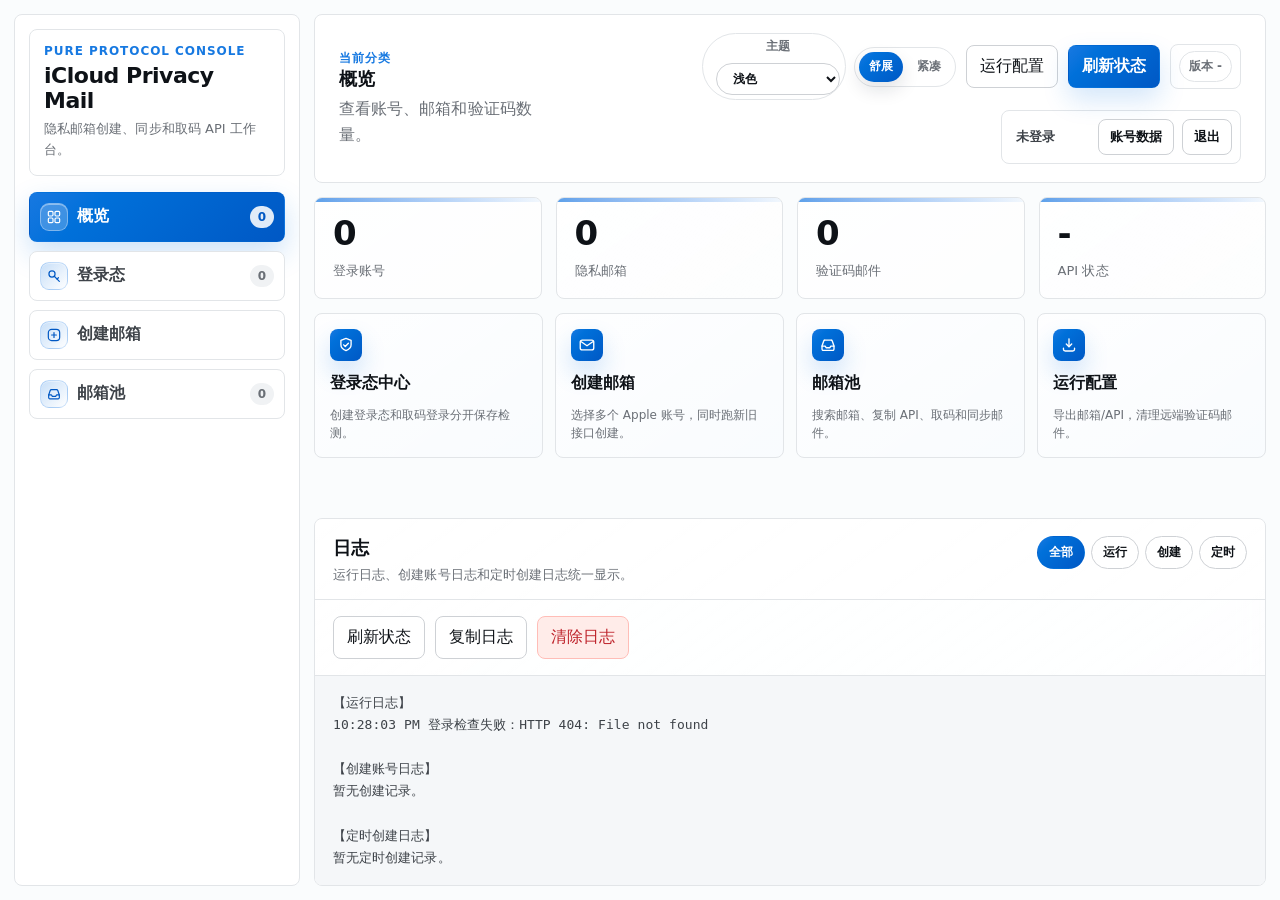
==== commit 4e5d1926: "@ refactor(web): unify design tokens and reduce themes to light/dark Introduces a semantic oklch tok" ====
--- a/internal/app/templates/index.html
+++ b/internal/app/templates/index.html
@@ -5,181 +5,182 @@
   <meta name="viewport" content="width=device-width, initial-scale=1">
   <title>iCloud Privacy Mail</title>
   <style>
+    /* ===== 设计令牌层：依据 docs/DESIGN.md 第 3 节 =====
+       语义化命名，主题只覆盖语义层，组件层不感知主题。
+       文件末尾的兼容别名把历史变量名（--green/--line/--card 等）映射到本层，
+       供尚未改写的组件规则使用。 */
     :root {
       color-scheme: light;
+
+      /* 中性层 */
+      --bg:             oklch(99% 0.002 240);
+      --surface:        oklch(100% 0 0);
+      --surface-sunken: oklch(97.5% 0.003 250);
+      --surface-hover:  oklch(97% 0.004 250);
+      --fg:             oklch(18% 0.012 250);
+      --fg-secondary:   oklch(38% 0.012 250);
+      --muted:          oklch(54% 0.012 250);
+      --border:         oklch(92% 0.005 250);
+      --border-strong:  oklch(86% 0.006 250);
+
+      /* 强调色：全站唯一品牌色 */
+      --accent:         oklch(58% 0.18 255);
+      --accent-fg:      oklch(100% 0 0);
+      --accent-hover:   oklch(52% 0.18 255);
+      --accent-text:    oklch(48% 0.19 255);
+      --accent-subtle:  oklch(96% 0.02 255);
+      --accent-border:  oklch(82% 0.08 255);
+
+      /* 状态色三件套：前景 / 背景 / 边框 */
+      --success:        oklch(48% 0.13 155);
+      --success-bg:     oklch(96.5% 0.03 155);
+      --success-border: oklch(85% 0.07 155);
+      --warning:        oklch(52% 0.12 75);
+      --warning-bg:     oklch(96.5% 0.04 85);
+      --warning-border: oklch(85% 0.08 80);
+      --danger:         oklch(52% 0.19 25);
+      --danger-bg:      oklch(96.5% 0.03 25);
+      --danger-border:  oklch(86% 0.08 25);
+      --neutral-badge:  oklch(45% 0.01 250);
+      --neutral-bg:     oklch(96% 0.003 250);
+
+      --focus-ring:     oklch(58% 0.18 255);
+      /* 焦点环外发光与输入框聚焦光晕（保留 alpha，不可用纯色替代） */
+      --accent-glow:    oklch(58% 0.18 255 / 0.16);
+      --danger-glow:    oklch(52% 0.19 25 / 0.16);
+
+      /* 字体栈 */
+      --font-display: -apple-system, BlinkMacSystemFont, "SF Pro Display",
+                      "PingFang SC", "HarmonyOS Sans SC", "MiSans",
+                      "Microsoft YaHei UI", system-ui, sans-serif;
+      --font-body:    -apple-system, BlinkMacSystemFont, "SF Pro Text",
+                      "PingFang SC", "HarmonyOS Sans SC", "MiSans",
+                      "Microsoft YaHei UI", system-ui, sans-serif;
+      --font-mono:    ui-monospace, SFMono-Regular, "SF Mono",
+                      "JetBrains Mono", Consolas, "Liberation Mono", monospace;
+
+      /* 间距：4px 基准栅格 */
+      --space-1: 4px;   --space-2: 8px;   --space-3: 12px;  --space-4: 16px;
+      --space-5: 20px;  --space-6: 24px;  --space-8: 32px;  --space-10: 40px;
+      --space-12: 48px; --space-16: 64px;
+
+      /* 圆角：仅 4 档 */
+      --radius-sm: 4px; --radius-md: 6px; --radius-lg: 8px; --radius-full: 999px;
+
+      /* 阴影：只服务于浮层，页面内元素一律无阴影 */
+      --shadow-dropdown: 0 4px 12px oklch(20% 0.02 250 / 0.08),
+                         0 1px 2px  oklch(20% 0.02 250 / 0.06);
+      --shadow-modal:    0 16px 40px oklch(20% 0.02 250 / 0.14),
+                         0 2px 6px   oklch(20% 0.02 250 / 0.08);
+      --shadow-sticky:   0 1px 0 var(--border);
+
+      /* 动效预算 */
+      --dur-fast: 100ms;
+      --dur:      140ms;
+      --ease:     cubic-bezier(0.2, 0, 0.2, 1);
+    }
+
+    [data-theme="dark"] {
+      color-scheme: dark;
+
+      --bg:             oklch(16% 0.008 255);
+      --surface:        oklch(19.5% 0.009 255);
+      --surface-sunken: oklch(17.5% 0.008 255);
+      --surface-hover:  oklch(23% 0.010 255);
+      --fg:             oklch(96% 0.004 250);
+      --fg-secondary:   oklch(80% 0.008 250);
+      --muted:          oklch(65% 0.010 250);
+      --border:         oklch(28% 0.010 255);
+      --border-strong:  oklch(36% 0.012 255);
+
+      --accent:         oklch(62% 0.17 255);
+      --accent-fg:      oklch(16% 0.01 255);
+      --accent-hover:   oklch(68% 0.16 255);
+      --accent-text:    oklch(76% 0.13 255);
+      --accent-subtle:  oklch(26% 0.05 255);
+      --accent-border:  oklch(40% 0.10 255);
+
+      --success:        oklch(76% 0.15 158);
+      --success-bg:     oklch(26% 0.05 158);
+      --success-border: oklch(38% 0.08 158);
+      --warning:        oklch(80% 0.14 82);
+      --warning-bg:     oklch(28% 0.06 82);
+      --warning-border: oklch(40% 0.09 82);
+      --danger:         oklch(72% 0.16 25);
+      --danger-bg:      oklch(28% 0.07 25);
+      --danger-border:  oklch(42% 0.11 25);
+      --neutral-badge:  oklch(72% 0.008 250);
+      --neutral-bg:     oklch(25% 0.008 250);
+
+      --focus-ring:     oklch(70% 0.15 255);
+      --accent-glow:    oklch(70% 0.15 255 / 0.22);
+      --danger-glow:    oklch(72% 0.16 25 / 0.22);
+
+      /* 暗色下浮层靠更强边框而非更黑阴影建立层级 */
+      --shadow-dropdown: 0 4px 12px oklch(0% 0 0 / 0.4);
+      --shadow-modal:    0 16px 40px oklch(0% 0 0 / 0.5);
+    }
+    /* ===== 兼容别名层 =====
+       把历史变量名映射到语义令牌，使尚未改写的组件规则继续生效。
+       阶段2-4 会逐步消除对这些别名的引用；新增样式一律直接用语义令牌。
+       注意：--surface-rgb 供残留的 rgb(var(--surface-rgb)/x) 写法兜底，
+       浅色为白、深色为面板灰，避免这些写法在暗色下透出白块。 */
+    :root {
       --surface-rgb: 255 255 255;
-      --bg: #f3f7f9;
-      --bg-soft: #f8fbfb;
-      --panel: #ffffff;
-      --panel-2: #f4f8fa;
-      --card: #ffffff;
-      --ink: #101828;
-      --ink-soft: #1f314e;
-      --text: #07182f;
-      --muted: #51677f;
-      --faint: #8492a6;
-      --line: rgba(117, 133, 163, .22);
-      --line-strong: rgba(117, 133, 163, .38);
-      --green: #13b8a6;
-      --green-2: #0a9e8c;
-      --on-accent: #ffffff;
-      --amber: #b7791f;
-      --red: #dc2626;
-      --count-bg: #e7eef5;
-      --th-bg: #f3f9fb;
-      --log-bg: #f4f8fa;
-      --log-ink: #334155;
-      --ok: #047857;
-      --ok-soft: rgba(209, 250, 229, .72);
-      --ok-line: rgba(16, 185, 129, .26);
-      --warn: #a16207;
-      --warn-soft: #fff7e6;
-      --warn-line: rgba(180, 83, 9, .24);
-      --bad: #b91c1c;
-      --bad-soft: #fff1f1;
-      --bad-line: rgba(220, 38, 38, .22);
-      --shadow: 0 14px 36px rgba(16, 24, 40, .06);
-      --shadow-strong: 0 28px 72px rgba(16, 24, 40, .12);
-      --focus-ring: rgba(19, 184, 166, .16);
-      --soft-glass: rgb(var(--surface-rgb) / .68);
-      --glass: rgb(var(--surface-rgb) / .56);
-      --glass-strong: rgb(var(--surface-rgb) / .92);
-      --glass-soft: rgb(var(--surface-rgb) / .5);
-      --glass-hi: rgb(var(--surface-rgb) / .72);
-      --glass-line: rgb(var(--surface-rgb) / .62);
-      --sidebar-bg: rgb(var(--surface-rgb) / .9);
-      --head-bg: rgb(var(--surface-rgb) / .86);
-      --input-bg: rgb(var(--surface-rgb) / .9);
-    }
-    body[data-theme="sky"] {
-      --surface-rgb: 255 255 255;
-      --bg: #eef4fc; --bg-soft: #f6faff; --panel: #ffffff; --card: #ffffff;
-      --text: #0a1b35; --ink: #0f1f3d; --ink-soft: #243b63; --muted: #4f6488; --faint: #7c8fb0;
-      --line: rgba(91, 129, 186, .22); --line-strong: rgba(91, 129, 186, .38);
-      --green: #3b82f6; --green-2: #2563eb; --on-accent: #ffffff;
-      --count-bg: #e4ecfb; --th-bg: #eef4ff; --log-bg: #f1f6fe; --log-ink: #33415a;
-      --ok: #047857; --ok-soft: rgba(209, 250, 229, .72); --ok-line: rgba(16, 185, 129, .26);
-      --warn: #a16207; --warn-soft: #fff7e6; --warn-line: rgba(180, 83, 9, .24);
-      --bad: #b91c1c; --bad-soft: #fff1f1; --bad-line: rgba(220, 38, 38, .22);
-      --shadow: 0 16px 42px rgba(37, 99, 235, .08); --shadow-strong: 0 30px 78px rgba(37, 99, 235, .15);
-      --focus-ring: rgba(37, 99, 235, .16);
-    }
-    body[data-theme="graphite"] {
-      --surface-rgb: 255 255 255;
-      --bg: #f1f2f4; --bg-soft: #f8f9fa; --panel: #ffffff; --card: #ffffff;
-      --text: #14181f; --ink: #1a1f27; --ink-soft: #313a47; --muted: #5b6675; --faint: #8a93a1;
-      --line: rgba(90, 96, 108, .22); --line-strong: rgba(90, 96, 108, .38);
-      --green: #64748b; --green-2: #475569; --on-accent: #ffffff;
-      --count-bg: #e9ebef; --th-bg: #f3f4f6; --log-bg: #f3f4f6; --log-ink: #313a47;
-      --ok: #047857; --ok-soft: rgba(209, 250, 229, .72); --ok-line: rgba(16, 185, 129, .26);
-      --warn: #a16207; --warn-soft: #fff7e6; --warn-line: rgba(180, 83, 9, .24);
-      --bad: #b91c1c; --bad-soft: #fff1f1; --bad-line: rgba(220, 38, 38, .22);
-      --shadow: 0 14px 38px rgba(15, 23, 42, .07); --shadow-strong: 0 28px 70px rgba(15, 23, 42, .14);
-      --focus-ring: rgba(71, 85, 105, .16);
-    }
-    body[data-theme="sunset"] {
-      --surface-rgb: 255 252 249;
-      --bg: #fbf4ee; --bg-soft: #fef9f4; --panel: #fffdfb; --card: #fffdfb;
-      --text: #2a1505; --ink: #2e1a0a; --ink-soft: #4a2f18; --muted: #7c5a3e; --faint: #ac8d72;
-      --line: rgba(180, 120, 70, .20); --line-strong: rgba(180, 120, 70, .36);
-      --green: #fb7338; --green-2: #ea580c; --on-accent: #ffffff;
-      --count-bg: #f7e7d8; --th-bg: #fdf2e8; --log-bg: #fbf3eb; --log-ink: #5a4633;
-      --ok: #047857; --ok-soft: rgba(209, 250, 229, .66); --ok-line: rgba(16, 185, 129, .26);
-      --warn: #b45309; --warn-soft: rgba(255, 237, 213, .78); --warn-line: rgba(180, 83, 9, .26);
-      --bad: #c0341d; --bad-soft: rgba(255, 235, 228, .82); --bad-line: rgba(220, 60, 38, .24);
-      --shadow: 0 14px 36px rgba(120, 60, 20, .08); --shadow-strong: 0 28px 72px rgba(120, 60, 20, .16);
-      --focus-ring: rgba(251, 115, 56, .18);
-    }
-    body[data-theme="violet"] {
-      --surface-rgb: 252 251 255;
-      --bg: #f4f2fb; --bg-soft: #faf8ff; --panel: #ffffff; --card: #fdfcff;
-      --text: #190b33; --ink: #1a1330; --ink-soft: #2c2350; --muted: #5d5478; --faint: #948db0;
-      --line: rgba(124, 108, 160, .22); --line-strong: rgba(124, 108, 160, .38);
-      --green: #7c6cf0; --green-2: #6d28d9; --on-accent: #ffffff;
-      --count-bg: #ece8f8; --th-bg: #f5f2fd; --log-bg: #f6f3fc; --log-ink: #3a3357;
-      --ok: #047857; --ok-soft: rgba(209, 250, 229, .72); --ok-line: rgba(16, 185, 129, .26);
-      --warn: #a16207; --warn-soft: #fff7e6; --warn-line: rgba(180, 83, 9, .24);
-      --bad: #b91c1c; --bad-soft: #fff1f1; --bad-line: rgba(220, 38, 38, .22);
-      --shadow: 0 14px 36px rgba(45, 27, 90, .08); --shadow-strong: 0 28px 72px rgba(45, 27, 90, .16);
-      --focus-ring: rgba(124, 108, 160, .20);
-    }
-    body[data-theme="rose"] {
-      --surface-rgb: 255 251 252;
-      --bg: #faf2f5; --bg-soft: #fef7f9; --panel: #ffffff; --card: #fffafc;
-      --text: #2a0a18; --ink: #2e1020; --ink-soft: #4d1f37; --muted: #7d5060; --faint: #ad8693;
-      --line: rgba(163, 117, 137, .22); --line-strong: rgba(163, 117, 137, .40);
-      --green: #f43f6e; --green-2: #e11d62; --on-accent: #ffffff;
-      --count-bg: #f7e7ee; --th-bg: #fdf3f7; --log-bg: #fbf4f7; --log-ink: #4d3543;
-      --ok: #047857; --ok-soft: rgba(209, 250, 229, .72); --ok-line: rgba(16, 185, 129, .26);
-      --warn: #a16207; --warn-soft: #fff7e6; --warn-line: rgba(180, 83, 9, .24);
-      --bad: #b91c1c; --bad-soft: #fff1f1; --bad-line: rgba(220, 38, 38, .22);
-      --shadow: 0 14px 36px rgba(72, 16, 40, .07); --shadow-strong: 0 28px 72px rgba(72, 16, 40, .14);
-      --focus-ring: rgba(225, 29, 98, .18);
-    }
-    body[data-theme="forest"] {
-      --surface-rgb: 251 254 252;
-      --bg: #eef4f0; --bg-soft: #f4faf6; --panel: #ffffff; --card: #ffffff;
-      --text: #06251a; --ink: #0d2a1f; --ink-soft: #1d4234; --muted: #4a6a5b; --faint: #7f9a8c;
-      --line: rgba(96, 140, 118, .22); --line-strong: rgba(96, 140, 118, .38);
-      --green: #10b981; --green-2: #047857; --on-accent: #ffffff;
-      --count-bg: #e4efe8; --th-bg: #eff8f2; --log-bg: #f1f7f3; --log-ink: #2f4a3d;
-      --ok: #047857; --ok-soft: rgba(209, 250, 229, .72); --ok-line: rgba(16, 185, 129, .26);
-      --warn: #a16207; --warn-soft: #fff7e6; --warn-line: rgba(180, 83, 9, .24);
-      --bad: #b91c1c; --bad-soft: #fff1f1; --bad-line: rgba(220, 38, 38, .22);
-      --shadow: 0 14px 36px rgba(6, 37, 26, .07); --shadow-strong: 0 28px 72px rgba(6, 37, 26, .13);
-      --focus-ring: rgba(16, 185, 129, .16);
-    }
-    body[data-theme="midnight"] {
-      color-scheme: dark;
-      --surface-rgb: 44 56 82;
-      --bg: #0b1220; --bg-soft: #0f1830; --panel: #161f33; --card: #1d2740;
-      --text: #eaf0fb; --ink: #dde6f6; --ink-soft: #c2cfe6; --muted: #94a6c4; --faint: #6b7b99;
-      --line: rgba(148, 176, 224, .18); --line-strong: rgba(148, 176, 224, .34); --glass-line: rgba(186, 210, 248, .14);
-      --green: #38bdf8; --green-2: #0ea5e9; --on-accent: #06223a;
-      --count-bg: #1c2742; --th-bg: #141d31; --log-bg: #0e1729; --log-ink: #aebfd9;
-      --ok: #34d399; --ok-soft: rgba(16, 185, 129, .16); --ok-line: rgba(52, 211, 153, .30);
-      --warn: #fbbf24; --warn-soft: rgba(245, 158, 11, .16); --warn-line: rgba(251, 191, 36, .30);
-      --bad: #f87171; --bad-soft: rgba(239, 68, 68, .16); --bad-line: rgba(248, 113, 113, .30);
-      --shadow: 0 14px 36px rgba(0, 0, 0, .5); --shadow-strong: 0 28px 72px rgba(0, 0, 0, .62);
-      --focus-ring: rgba(56, 189, 248, .32);
-    }
-    body[data-theme="obsidian"] {
-      color-scheme: dark;
-      --surface-rgb: 48 53 64;
-      --bg: #0c0e12; --bg-soft: #111420; --panel: #16181f; --card: #1c1f27;
-      --text: #f2f4f8; --ink: #e6eaf2; --ink-soft: #c2c9d6; --muted: #8b97a9; --faint: #5d6a7c;
-      --line: rgba(168, 184, 210, .14); --line-strong: rgba(168, 184, 210, .26); --glass-line: rgba(200, 212, 232, .10);
-      --green: #22d3ee; --green-2: #06b6d4; --on-accent: #062a32;
-      --count-bg: #232735; --th-bg: #1a1e28; --log-bg: #0e1117; --log-ink: #aeb8c8;
-      --ok: #34d399; --ok-soft: rgba(16, 185, 129, .14); --ok-line: rgba(52, 211, 153, .30);
-      --warn: #fbbf24; --warn-soft: rgba(245, 158, 11, .14); --warn-line: rgba(251, 191, 36, .30);
-      --bad: #f87171; --bad-soft: rgba(239, 68, 68, .14); --bad-line: rgba(248, 113, 113, .32);
-      --shadow: 0 14px 36px rgba(0, 0, 0, .55); --shadow-strong: 0 28px 72px rgba(0, 0, 0, .68);
-      --focus-ring: rgba(34, 211, 238, .30);
-    }
-    body[data-theme="aurora"] {
-      color-scheme: dark;
-      --surface-rgb: 40 60 64;
-      --bg: #08161a; --bg-soft: #0c1f22; --panel: #102528; --card: #163133;
-      --text: #e8f6f3; --ink: #d3ebe6; --ink-soft: #aecfca; --muted: #84a8a4; --faint: #5f7f7d;
-      --line: rgba(180, 224, 216, .16); --line-strong: rgba(180, 224, 216, .30); --glass-line: rgba(180, 224, 216, .14);
-      --green: #2dd4bf; --green-2: #14b8a6; --on-accent: #04201b;
-      --count-bg: #15302f; --th-bg: #122a2c; --log-bg: #0a1c1e; --log-ink: #9cc4bf;
-      --ok: #34d399; --ok-soft: rgba(16, 185, 129, .16); --ok-line: rgba(52, 211, 153, .30);
-      --warn: #fbbf24; --warn-soft: rgba(180, 120, 9, .16); --warn-line: rgba(251, 191, 36, .28);
-      --bad: #fb7185; --bad-soft: rgba(220, 38, 38, .16); --bad-line: rgba(251, 113, 133, .30);
-      --shadow: 0 14px 36px rgba(0, 0, 0, .42); --shadow-strong: 0 28px 72px rgba(0, 0, 0, .5);
-      --focus-ring: rgba(45, 212, 191, .30);
-    }
+      --panel: var(--surface);
+      --panel-2: var(--surface-sunken);
+      --card: var(--surface);
+      --bg-soft: var(--bg);
+      --text: var(--fg);
+      --ink: var(--fg);
+      --ink-soft: var(--fg-secondary);
+      --faint: var(--muted);
+      --line: var(--border);
+      --line-strong: var(--border-strong);
+      /* 品牌色别名：原 --green 在旧实现里随主题变色，语义已归一到 --accent */
+      --green: var(--accent);
+      --green-2: var(--accent-text);
+      --on-accent: var(--accent-fg);
+      --count-bg: var(--neutral-bg);
+      --th-bg: var(--surface-sunken);
+      --log-bg: var(--surface-sunken);
+      --log-ink: var(--fg-secondary);
+      --ok: var(--success);
+      --ok-soft: var(--success-bg);
+      --ok-line: var(--success-border);
+      --warn: var(--warning);
+      --warn-soft: var(--warning-bg);
+      --warn-line: var(--warning-border);
+      --bad: var(--danger);
+      --bad-soft: var(--danger-bg);
+      --bad-line: var(--danger-border);
+      --amber: var(--warning);
+      --red: var(--danger);
+      /* 页面内元素不再投影，别名置空；浮层改用 --shadow-modal/--shadow-dropdown */
+      --shadow: none;
+      --shadow-strong: none;
+      /* 表面一律实色，玻璃别名全部退化为实色 */
+      --soft-glass: var(--surface);
+      --glass: var(--surface);
+      --glass-strong: var(--surface);
+      --glass-soft: var(--surface);
+      --glass-hi: var(--surface);
+      --glass-line: var(--border);
+      --sidebar-bg: var(--surface);
+      --head-bg: var(--surface);
+      --input-bg: var(--surface);
+    }
+    [data-theme="dark"] {
+      --surface-rgb: 40 44 52;
+    }
+
     * { box-sizing: border-box; }
     body {
       margin: 0;
       min-height: 100vh;
-      font-family: Inter, ui-sans-serif, system-ui, -apple-system, BlinkMacSystemFont, "Segoe UI", sans-serif;
-      background:
-        linear-gradient(135deg, rgb(var(--surface-rgb) / .55) 0, rgb(var(--surface-rgb) / 0) 36%),
-        linear-gradient(180deg, var(--bg-soft) 0, var(--bg) 420px, var(--bg) 100%);
-      color: var(--text);
+      font-family: var(--font-body);
+      background: var(--bg);
+      color: var(--fg);
     }
     button, input, textarea, select { font: inherit; }
     .app-shell {
@@ -1123,20 +1124,8 @@
             <label class="theme-select" aria-label="界面风格">
               <span>主题</span>
               <select id="themeSelect" onchange="setTheme(this.value)">
-                <optgroup label="浅色">
-                  <option value="mint">清透薄荷</option>
-                  <option value="sky">蓝调</option>
-                  <option value="graphite">灰阶</option>
-                  <option value="sunset">暮光暖橘</option>
-                  <option value="violet">紫晶</option>
-                  <option value="rose">绯樱</option>
-                  <option value="forest">森野</option>
-                </optgroup>
-                <optgroup label="深色">
-                  <option value="midnight">暗夜</option>
-                  <option value="obsidian">曜石</option>
-                  <option value="aurora">极光</option>
-                </optgroup>
+                <option value="light">浅色</option>
+                <option value="dark">深色</option>
               </select>
             </label>
             <div class="segmented" role="group" aria-label="显示密度">
@@ -1460,9 +1449,19 @@
       setActiveView(saved);
     }
 
-    const THEME_SLUGS = ['mint', 'sky', 'graphite', 'sunset', 'violet', 'rose', 'forest', 'midnight', 'obsidian', 'aurora'];
+    // 主题按 docs/DESIGN.md 2.3 节收敛为 light / dark 两套
+    const THEME_SLUGS = ['light', 'dark'];
+    // 旧版本 localStorage 里可能残留已废弃的主题名，按明暗归类迁移
+    const LEGACY_THEME_MAP = {
+      mint: 'light', sky: 'light', graphite: 'light', sunset: 'light',
+      violet: 'light', rose: 'light', forest: 'light',
+      midnight: 'dark', obsidian: 'dark', aurora: 'dark'
+    };
     function setTheme(theme) {
-      const normalized = THEME_SLUGS.includes(theme) ? theme : 'mint';
+      const migrated = LEGACY_THEME_MAP[theme] || theme;
+      const normalized = THEME_SLUGS.includes(migrated) ? migrated : 'light';
+      // 令牌定义在 [data-theme]，挂到 documentElement 以覆盖 :root 下的所有规则
+      document.documentElement.dataset.theme = normalized;
       document.body.dataset.theme = normalized;
       const themeSelect = document.getElementById('themeSelect');
       if (themeSelect && themeSelect.value !== normalized) {
@@ -1485,12 +1484,18 @@
     }
 
     function initAppearanceControls() {
-      let savedTheme = 'mint';
+      // 首次访问无存储值时跟随系统明暗偏好
+      let savedTheme = '';
       let savedDensity = 'comfortable';
       try {
-        savedTheme = localStorage.getItem(themeStorageKey) || 'mint';
+        savedTheme = localStorage.getItem(themeStorageKey) || '';
         savedDensity = localStorage.getItem(densityStorageKey) || 'comfortable';
       } catch (_) {}
+      if (!savedTheme) {
+        const prefersDark = window.matchMedia
+          && window.matchMedia('(prefers-color-scheme: dark)').matches;
+        savedTheme = prefersDark ? 'dark' : 'light';
+      }
       setTheme(savedTheme);
       setDensity(savedDensity);
     }
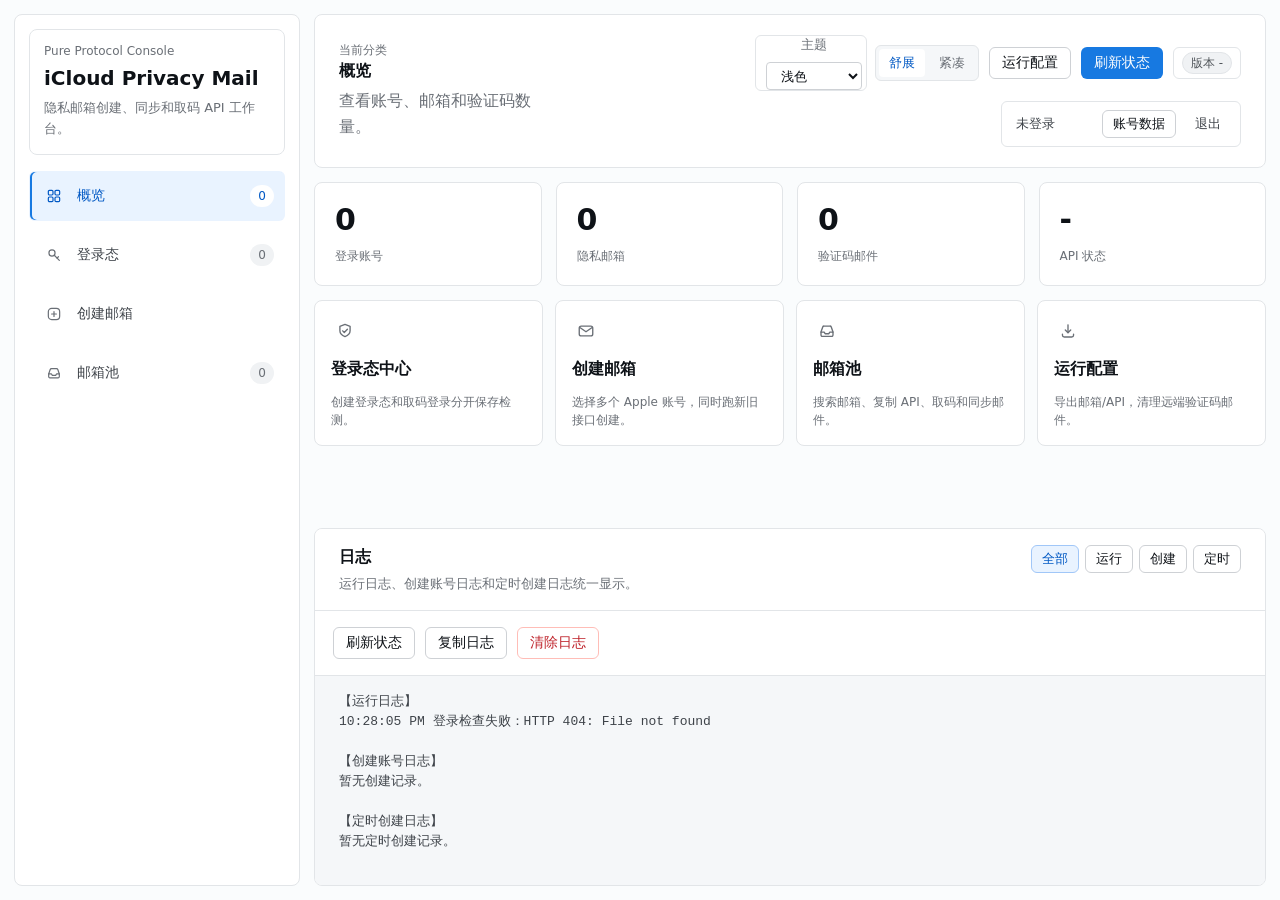
==== commit 63309d89: "@ refactor(web): strip decoration and normalise scales in index.html Applies docs/DESIGN.md checklis" ====
--- a/internal/app/templates/index.html
+++ b/internal/app/templates/index.html
@@ -197,28 +197,25 @@
       height: calc(100vh - 28px);
       overflow: auto;
       padding: 14px;
-      background: var(--sidebar-bg);
-      backdrop-filter: blur(18px);
-      color: var(--text);
-      border: 1px solid var(--glass-line);
-      border-radius: 8px;
-      box-shadow: var(--shadow);
+      background: var(--surface);
+      color: var(--fg);
+      border: 1px solid var(--border);
+      border-radius: var(--radius-lg);
     }
     .brand {
       display: grid;
       gap: 6px;
       padding: 14px;
       margin-bottom: 12px;
-      border: 1px solid var(--line);
-      border-radius: 8px;
-      background: linear-gradient(180deg, rgb(var(--surface-rgb) / .9), rgb(var(--surface-rgb) / .56));
-      box-shadow: inset 0 1px 0 rgba(255, 255, 255, .35);
-    }
-    h1 { margin: 0; font-size: 22px; line-height: 1.12; letter-spacing: 0; }
-    h2 { margin: 0; font-size: 18px; letter-spacing: 0; }
+      border: 1px solid var(--border);
+      border-radius: var(--radius-lg);
+      background: var(--surface);
+    }
+    h1 { margin: 0; font-size: 22px; line-height: 1.12; }
+    h2 { margin: 0; font-size: 18px; }
     .sub { color: var(--muted); margin-top: 7px; line-height: 1.6; }
     .sidebar .sub { color: var(--muted); margin-top: 0; font-size: 13px; }
-    .eyebrow { color: var(--green); font-size: 12px; font-weight: 900; letter-spacing: 0; text-transform: uppercase; margin: 0; }
+    .eyebrow { color: var(--muted); font-size: 12px; font-weight: 500; margin: 0; }
     .user-actions { display: grid; grid-template-columns: 1fr 1fr; gap: 8px; }
     .side-nav { display: grid; gap: 9px; padding: 4px 0; }
     .nav-item {
@@ -227,36 +224,23 @@
       grid-template-columns: 28px 1fr auto;
       align-items: center;
       gap: 9px;
-      border-color: var(--line);
-      background: var(--glass-soft);
-      color: var(--ink-soft);
+      border: 1px solid transparent;
+      background: transparent;
+      color: var(--fg-secondary);
       text-align: left;
       padding: 10px;
-      border-radius: 8px;
-      font-weight: 800;
-      box-shadow: inset 0 1px 0 rgba(255, 255, 255, .28);
-    }
-    .nav-item::before {
-      content: "";
-      width: 28px;
-      height: 28px;
-      border-radius: 8px;
-      background:
-        linear-gradient(135deg, color-mix(in srgb, var(--green) 22%, var(--card)), rgb(var(--surface-rgb) / .7));
-      border: 1px solid color-mix(in srgb, var(--green) 20%, transparent);
-      box-shadow: inset 0 1px 0 rgba(255, 255, 255, .35);
-    }
-    .nav-item:hover { background: var(--glass-strong); color: var(--text); transform: none; }
+      border-radius: var(--radius-md);
+      font-weight: 500;
+    }
+    .nav-item:hover { background: var(--surface-hover); color: var(--fg); }
+    .nav-item:focus-visible { outline: 2px solid var(--focus-ring); outline-offset: 2px; }
     .nav-item.active {
-      color: var(--on-accent);
-      background: linear-gradient(135deg, var(--green), var(--green-2));
+      color: var(--accent-text);
+      background: var(--accent-subtle);
       border-color: transparent;
-      box-shadow: 0 12px 28px color-mix(in srgb, var(--green) 22%, transparent);
-    }
-    .nav-item.active::before {
-      background: rgba(255,255,255,.22);
-      border-color: rgba(255,255,255,.36);
-    }
+      box-shadow: inset 2px 0 0 var(--accent);
+    }
+
     .nav-item .count-dot {
       min-width: 24px;
       height: 22px;
@@ -264,12 +248,13 @@
       display: inline-flex;
       align-items: center;
       justify-content: center;
-      border-radius: 999px;
+      border-radius: var(--radius-full);
       color: var(--muted);
-      background: var(--count-bg);
+      background: var(--neutral-bg);
       font-size: 12px;
-    }
-    .nav-item.active .count-dot { color: var(--green-2); background: rgba(255,255,255,.88); }
+      font-variant-numeric: tabular-nums;
+    }
+    .nav-item.active .count-dot { color: var(--accent-text); background: var(--surface); }
     .tool-panel-grid {
       display: grid;
       grid-template-columns: repeat(3, minmax(220px, 1fr));
@@ -281,11 +266,11 @@
       gap: 8px;
       align-content: start;
       padding: 12px;
-      border: 1px solid var(--line);
-      border-radius: 8px;
-      background: var(--soft-glass);
-    }
-    .tool-panel-label { color: var(--faint); font-size: 12px; font-weight: 900; }
+      border: 1px solid var(--border);
+      border-radius: var(--radius-md);
+      background: var(--surface);
+    }
+    .tool-panel-label { color: var(--fg-secondary); font-size: 13px; font-weight: 500; }
     .tool-panel-group select, .tool-panel-group button { width: 100%; }
     .tool-grid { display: grid; grid-template-columns: 1fr 1fr; gap: 8px; }
     .hero-actions select.export-format, .toolbar select.export-format { width: 100%; min-width: 0; padding: 10px 12px; }
@@ -299,12 +284,10 @@
       justify-content: space-between;
       gap: 18px;
       align-items: center;
-      padding: 18px 24px;
-      border: 1px solid var(--glass-line);
-      border-radius: 8px;
-      background: var(--head-bg);
-      backdrop-filter: blur(18px);
-      box-shadow: var(--shadow);
+      padding: var(--space-5) var(--space-6);
+      border: 1px solid var(--border);
+      border-radius: var(--radius-lg);
+      background: var(--surface);
     }
     .content-head .sub { margin-top: 5px; }
     .content-actions { display: flex; flex-wrap: wrap; justify-content: flex-end; align-items: center; gap: 10px; }
@@ -319,49 +302,48 @@
       display: inline-flex;
       align-items: center;
       gap: 4px;
-      padding: 4px;
-      border: 1px solid var(--line);
-      border-radius: 999px;
-      background: var(--soft-glass);
-      box-shadow: inset 0 1px 0 rgba(255, 255, 255, .4);
+      padding: 3px;
+      border: 1px solid var(--border);
+      border-radius: var(--radius-md);
+      background: var(--surface-sunken);
     }
     .segmented button {
-      min-height: 30px;
-      padding: 6px 10px;
+      min-height: 28px;
+      padding: 0 10px;
       border: 0;
-      border-radius: 999px;
+      border-radius: var(--radius-sm);
       color: var(--muted);
       background: transparent;
-      font-size: 12px;
-      font-weight: 900;
-    }
-    .segmented button:hover { transform: none; background: var(--glass); }
+      font-size: 13px;
+      font-weight: 500;
+    }
+    .segmented button:hover { background: var(--surface-hover); color: var(--fg); }
+    .segmented button:focus-visible { outline: 2px solid var(--focus-ring); outline-offset: 2px; }
     .segmented button.active {
-      color: var(--on-accent);
-      background: linear-gradient(135deg, var(--green), var(--green-2));
-      box-shadow: 0 8px 18px rgba(16, 24, 40, .12);
+      color: var(--accent-text);
+      background: var(--surface);
     }
     .theme-select {
       display: inline-flex;
       align-items: center;
       gap: 8px;
-      padding: 4px 5px 4px 13px;
-      border: 1px solid var(--line);
-      border-radius: 999px;
-      background: var(--soft-glass);
-      box-shadow: inset 0 1px 0 rgba(255, 255, 255, .4);
+      padding: 0 4px 0 10px;
+      border: 1px solid var(--border);
+      border-radius: var(--radius-md);
+      background: var(--surface);
       color: var(--muted);
-      font-size: 12px;
-      font-weight: 900;
+      font-size: 13px;
+      font-weight: 500;
     }
     .theme-select > span { white-space: nowrap; }
     .theme-select select {
       width: auto;
-      min-width: 124px;
-      padding: 7px 12px;
-      border-radius: 999px;
-      font-size: 12px;
-      font-weight: 800;
+      min-width: 96px;
+      padding: 0 10px;
+      min-height: 28px;
+      border-radius: var(--radius-sm);
+      font-size: 13px;
+      font-weight: 500;
     }
     .account-dock {
       min-width: 240px;
@@ -369,67 +351,69 @@
       grid-template-columns: 1fr auto auto;
       gap: 8px;
       align-items: center;
-      padding: 8px;
-      border: 1px solid var(--line);
-      border-radius: 8px;
-      background: var(--soft-glass);
-      box-shadow: var(--shadow);
+      padding: var(--space-2);
+      border: 1px solid var(--border);
+      border-radius: var(--radius-md);
+      background: var(--surface);
     }
     .user-badge {
       min-width: 0;
       padding: 0 6px;
-      color: var(--ink-soft);
+      color: var(--fg-secondary);
       font-size: 13px;
-      font-weight: 900;
+      font-weight: 500;
       overflow-wrap: anywhere;
       line-height: 1.35;
     }
     .account-dock button {
-      padding: 8px 11px;
-      border-radius: 8px;
+      padding: 0 10px;
+      min-height: 28px;
+      border-radius: var(--radius-md);
       font-size: 13px;
-      font-weight: 800;
+      font-weight: 500;
     }
     .version-dock {
       display: inline-flex;
       align-items: center;
       gap: 8px;
-      min-height: 42px;
-      padding: 6px 8px;
-      border: 1px solid var(--line);
-      border-radius: 8px;
-      background: var(--soft-glass);
-      box-shadow: inset 0 1px 0 rgba(255, 255, 255, .36);
+      min-height: 32px;
+      padding: 0 var(--space-2);
+      border: 1px solid var(--border);
+      border-radius: var(--radius-md);
+      background: var(--surface);
     }
     .version-badge {
       max-width: 260px;
-      padding: 6px 9px;
-      border-radius: 999px;
-      color: var(--muted);
-      background: var(--glass);
-      border: 1px solid var(--line);
+      padding: 0 8px;
+      min-height: 22px;
+      display: inline-flex;
+      align-items: center;
+      border-radius: var(--radius-full);
+      color: var(--neutral-badge);
+      background: var(--neutral-bg);
+      border: 1px solid var(--border);
       font-size: 12px;
-      font-weight: 900;
+      font-weight: 500;
       white-space: nowrap;
       overflow: hidden;
       text-overflow: ellipsis;
     }
     .version-badge.available {
-      color: var(--warn);
-      border-color: var(--warn-line);
-      background: var(--warn-soft);
+      color: var(--warning);
+      border-color: var(--warning-border);
+      background: var(--warning-bg);
     }
     .version-badge.current {
-      color: var(--ok);
-      border-color: var(--ok-line);
-      background: var(--ok-soft);
+      color: var(--success);
+      border-color: var(--success-border);
+      background: var(--success-bg);
     }
     .version-dock button {
-      min-height: 30px;
-      padding: 6px 10px;
-      border-radius: 999px;
-      font-size: 12px;
-      font-weight: 900;
+      min-height: 28px;
+      padding: 0 10px;
+      border-radius: var(--radius-md);
+      font-size: 13px;
+      font-weight: 500;
     }
     .content-main { padding: 0; }
     .global-log-panel {
@@ -449,15 +433,16 @@
       gap: 6px;
     }
     .log-tabs button {
-      padding: 7px 11px;
-      border-radius: 999px;
-      font-size: 12px;
-      font-weight: 900;
+      padding: 0 10px;
+      min-height: 28px;
+      border-radius: var(--radius-md);
+      font-size: 13px;
+      font-weight: 500;
     }
     .log-tabs button.active {
-      color: var(--on-accent);
-      border-color: transparent;
-      background: linear-gradient(135deg, var(--green), var(--green-2));
+      color: var(--accent-text);
+      border-color: var(--accent-border);
+      background: var(--accent-subtle);
     }
     .global-log { min-height: 260px; max-height: 380px; }
     .quick-grid {
@@ -470,68 +455,51 @@
       display: grid;
       align-content: space-between;
       gap: 12px;
-      padding: 15px;
-      border: 1px solid var(--glass-line);
-      border-radius: 8px;
-      background:
-        linear-gradient(145deg, rgb(var(--surface-rgb) / .92), rgb(var(--surface-rgb) / .56)),
-        color-mix(in srgb, var(--green) 6%, var(--card));
-      box-shadow: var(--shadow);
+      padding: var(--space-4);
+      border: 1px solid var(--border);
+      border-radius: var(--radius-lg);
+      background: var(--surface);
       text-align: left;
     }
+    /* 整卡可点击时只改边框与底色，不位移不投影 */
     .quick-card:hover {
-      background:
-        linear-gradient(145deg, rgb(var(--surface-rgb) / .98), rgb(var(--surface-rgb) / .64)),
-        color-mix(in srgb, var(--green) 11%, var(--card));
-      box-shadow: var(--shadow-strong);
-    }
-    .quick-card strong { font-size: 16px; }
-    .quick-card span { color: var(--muted); font-size: 12px; line-height: 1.5; white-space: normal; }
+      border-color: var(--border-strong);
+      background: var(--surface-hover);
+    }
+    .quick-card strong { font-size: 16px; line-height: 24px; font-weight: 600; }
+    .quick-card span { color: var(--muted); font-size: 12px; line-height: 18px; white-space: normal; }
     .quick-card i {
-      width: 32px;
-      height: 32px;
+      width: 28px;
+      height: 28px;
       display: inline-flex;
-      border-radius: 8px;
-      background: linear-gradient(135deg, var(--green), var(--green-2));
-      box-shadow: 0 12px 24px color-mix(in srgb, var(--green) 20%, transparent);
+      border-radius: var(--radius-sm);
+      color: var(--muted);
+      background: transparent;
     }
     .view-section { display: none; }
     .view-section.active { display: block; }
     .grid { display: grid; grid-template-columns: repeat(4, minmax(160px, 1fr)); gap: 14px; margin-bottom: 14px; }
     .card {
-      border: 1px solid var(--line);
-      border-radius: 8px;
-      padding: 18px;
-      background: linear-gradient(145deg, rgb(var(--surface-rgb) / .94), rgb(var(--surface-rgb) / .62));
-      box-shadow: var(--shadow);
-      position: relative;
-      overflow: hidden;
-    }
-    .card::before {
-      content: "";
-      position: absolute;
-      inset: 0 0 auto;
-      height: 4px;
-      background: linear-gradient(90deg, var(--green), color-mix(in srgb, var(--green) 8%, var(--card)));
-      opacity: .7;
-    }
-    .card strong { display: block; color: var(--text); font-size: 34px; line-height: 1; margin-bottom: 10px; letter-spacing: 0; }
-    .card span { color: var(--muted); font-size: 13px; }
+      border: 1px solid var(--border);
+      border-radius: var(--radius-lg);
+      padding: var(--space-5);
+      background: var(--surface);
+    }
+    .card strong { display: block; color: var(--fg); font-size: 30px; line-height: 34px; font-weight: 600; margin-bottom: 8px; }
+    .card span { color: var(--muted); font-size: 12px; }
     .layout { display: grid; gap: 18px; align-items: start; }
     .workflow { display: grid; gap: 18px; align-items: stretch; }
     .stack { display: grid; gap: 18px; }
     .panel {
-      border: 1px solid var(--line);
-      border-radius: 8px;
+      border: 1px solid var(--border);
+      border-radius: var(--radius-lg);
       overflow: hidden;
-      background: linear-gradient(145deg, rgb(var(--surface-rgb) / .92), rgb(var(--surface-rgb) / .68));
-      box-shadow: var(--shadow);
-      backdrop-filter: blur(18px);
+      background: var(--surface);
     }
     .panel-head {
-      padding: 17px 18px 14px;
-      border-bottom: 1px solid var(--line);
-      background: rgb(var(--surface-rgb) / .58);
+      padding: var(--space-4) var(--space-6);
+      border-bottom: 1px solid var(--border);
+      background: var(--surface);
     }
     .panel-head p { margin: 5px 0 0; color: var(--muted); font-size: 13px; line-height: 1.55; }
     .toolbar, .form { display: flex; flex-wrap: wrap; gap: 10px; padding: 16px 18px; align-items: end; }
@@ -544,11 +512,11 @@
     }
     .search-field { min-width: 0; max-width: none; }
     .mailbox-filter-row { display: flex; gap: 8px; align-items: flex-end; justify-content: flex-end; min-width: 0; }
-    .mailbox-filter-field { width: 100%; color: var(--muted); font-size: 12px; font-weight: 700; }
+    .mailbox-filter-field { width: 100%; color: var(--muted); font-size: 12px; font-weight: 500; }
     .mailbox-control-stack { grid-column: 2; display: grid; gap: 8px; justify-items: end; align-items: start; }
     .mailbox-action-row { display: flex; flex-wrap: nowrap; gap: 8px; align-items: center; justify-content: flex-end; }
     .pager { display: flex; flex-wrap: nowrap; gap: 8px; align-items: center; justify-content: flex-end; color: var(--muted); font-size: 13px; }
-    .pager button { padding: 8px 11px; border-radius: 8px; }
+    .pager button { padding: 8px 11px; border-radius: var(--radius-lg); }
     #mailboxPageInfo { white-space: nowrap; }
     .mailbox-filter-field select { width: 100%; min-width: 180px; padding: 8px 10px; }
     .page-size-control { display: inline-flex; flex-direction: row; gap: 6px; align-items: center; color: var(--muted); font-size: 13px; }
@@ -567,10 +535,10 @@
       gap: 3px;
       min-width: 118px;
       max-width: 100%;
-      padding: 7px 10px;
-      border: 1px solid var(--line);
-      border-radius: 8px;
-      background: rgb(var(--surface-rgb) / .76);
+      padding: 6px 10px;
+      border: 1px solid var(--border);
+      border-radius: var(--radius-md);
+      background: var(--surface-sunken);
       color: var(--muted);
       text-align: left;
       overflow-wrap: anywhere;
@@ -579,27 +547,29 @@
     }
     button.code-inline-result {
       cursor: pointer;
-      border-color: var(--ok-line);
-      background: var(--ok-soft);
+      border-color: var(--success-border);
+      background: var(--success-bg);
     }
     .code-inline-result.loading { white-space: nowrap; }
     .code-inline-result.error {
-      border-color: var(--warn-line);
-      background: var(--warn-soft);
-      color: var(--warn);
+      border-color: var(--warning-border);
+      background: var(--warning-bg);
+      color: var(--warning);
     }
     .code-value {
       display: block;
-      font-family: ui-monospace, SFMono-Regular, Consolas, "Liberation Mono", monospace;
-      font-size: 18px;
-      letter-spacing: 0;
-      color: var(--green-2);
+      font-family: var(--font-mono);
+      font-size: 16px;
+      line-height: 20px;
+      font-weight: 500;
+      font-variant-numeric: tabular-nums;
+      color: var(--accent-text);
     }
     .spinner {
       width: 13px;
       height: 13px;
-      border: 2px solid color-mix(in srgb, var(--green) 20%, transparent);
-      border-top-color: var(--green);
+      border: 2px solid var(--border-strong);
+      border-top-color: var(--accent);
       border-radius: 50%;
       display: inline-block;
       animation: spin .8s linear infinite;
@@ -610,37 +580,36 @@
       display: flex;
       gap: 8px;
       overflow-x: auto;
-      padding: 10px 18px;
-      border-top: 1px solid var(--line);
-      border-bottom: 1px solid var(--line);
-      background: var(--soft-glass);
+      padding: var(--space-2) var(--space-6);
+      border-top: 1px solid var(--border);
+      border-bottom: 1px solid var(--border);
+      background: var(--surface-sunken);
     }
     .account-tabs button, .session-tabs button {
       flex: 0 0 auto;
-      padding: 8px 11px;
-      border-radius: 8px;
+      padding: 0 10px;
+      min-height: 28px;
+      border-radius: var(--radius-md);
       color: var(--muted);
-      background: rgb(var(--surface-rgb) / .84);
+      background: var(--surface);
     }
     .account-tabs button.active, .session-tabs button.active {
-      color: var(--on-accent);
-      border-color: transparent;
-      background: linear-gradient(135deg, var(--green), var(--green-2));
-      box-shadow: 0 10px 22px color-mix(in srgb, var(--green) 16%, transparent);
+      color: var(--accent-text);
+      border-color: var(--accent-border);
+      background: var(--accent-subtle);
     }
     .session-card {
       padding-top: 10px;
       line-height: 1.75;
-      color: var(--green-2);
+      color: var(--fg-secondary);
     }
     .create-account-selector {
       display: grid;
       gap: 8px;
       padding: 10px;
-      border: 1px solid var(--line-strong);
-      border-radius: 8px;
-      background:
-        linear-gradient(145deg, rgb(var(--surface-rgb) / .86), rgb(var(--surface-rgb) / .58));
+      border: 1px solid var(--border-strong);
+      border-radius: var(--radius-md);
+      background: var(--surface);
     }
     .create-account-selector .selector-actions {
       display: flex;
@@ -649,9 +618,10 @@
       flex-wrap: wrap;
     }
     .create-account-selector .selector-actions button {
-      padding: 7px 10px;
-      border-radius: 8px;
-      font-size: 12px;
+      padding: 0 10px;
+      min-height: 28px;
+      border-radius: var(--radius-md);
+      font-size: 13px;
     }
     .selector-label-row {
       display: flex;
@@ -661,10 +631,11 @@
       flex-wrap: wrap;
     }
     .selector-label-row button {
-      padding: 7px 10px;
-      border-radius: 10px;
-      font-size: 12px;
-      font-weight: 900;
+      padding: 0 10px;
+      min-height: 28px;
+      border-radius: var(--radius-md);
+      font-size: 13px;
+      font-weight: 500;
     }
     .create-account-option {
       display: flex;
@@ -673,18 +644,18 @@
       justify-content: space-between;
       gap: 10px;
       padding: 9px 10px;
-      border: 1px solid var(--line);
-      border-radius: 8px;
-      background: rgb(var(--surface-rgb) / .64);
-      color: var(--text);
+      border: 1px solid var(--border);
+      border-radius: var(--radius-md);
+      background: var(--surface);
+      color: var(--fg);
       font-size: 13px;
-      font-weight: 800;
+      font-weight: 500;
     }
     .create-account-option input {
       width: auto;
       min-width: auto;
       padding: 0;
-      border-radius: 4px;
+      border-radius: var(--radius-sm);
       background: transparent;
       box-shadow: none;
     }
@@ -701,7 +672,7 @@
     }
     .create-account-option small {
       color: var(--muted);
-      font-weight: 700;
+      font-weight: 400;
     }
     .login-status-wrap {
       display: flex;
@@ -720,53 +691,54 @@
     .login-chip {
       display: inline-flex;
       align-items: center;
-      min-height: 24px;
-      border: 1px solid var(--line-strong);
-      border-radius: 999px;
-      padding: 3px 8px;
-      color: var(--muted);
-      background: var(--soft-glass);
+      min-height: 22px;
+      border: 1px solid var(--border);
+      border-radius: var(--radius-full);
+      padding: 0 8px;
+      color: var(--neutral-badge);
+      background: var(--neutral-bg);
       font-size: 12px;
-      font-weight: 900;
+      font-weight: 500;
       white-space: nowrap;
     }
     .login-chip.on {
-      color: var(--ok);
-      border-color: var(--ok-line);
-      background: var(--ok-soft);
+      color: var(--success);
+      border-color: var(--success-border);
+      background: var(--success-bg);
     }
     .login-chip.warn {
-      color: var(--warn);
-      border-color: var(--warn-line);
-      background: var(--warn-soft);
+      color: var(--warning);
+      border-color: var(--warning-border);
+      background: var(--warning-bg);
     }
     .login-chip.off {
-      color: var(--faint);
-      border-color: var(--line);
-      background: var(--soft-glass);
+      color: var(--neutral-badge);
+      border-color: var(--border);
+      background: var(--neutral-bg);
     }
     .manage-refresh-clock {
       display: inline-flex;
       align-items: center;
-      min-height: 24px;
-      border: 1px solid var(--ok-line);
-      border-radius: 999px;
-      padding: 3px 8px;
-      color: var(--ok);
-      background: var(--ok-soft);
+      min-height: 22px;
+      border: 1px solid var(--success-border);
+      border-radius: var(--radius-full);
+      padding: 0 8px;
+      color: var(--success);
+      background: var(--success-bg);
       font-size: 12px;
-      font-weight: 900;
+      font-weight: 500;
+      font-variant-numeric: tabular-nums;
       white-space: nowrap;
     }
     .manage-refresh-clock.due {
-      color: var(--warn);
-      border-color: var(--warn-line);
-      background: var(--warn-soft);
+      color: var(--warning);
+      border-color: var(--warning-border);
+      background: var(--warning-bg);
     }
     .manage-refresh-clock.stopped {
-      color: var(--faint);
-      border-color: var(--line);
-      background: var(--soft-glass);
+      color: var(--neutral-badge);
+      border-color: var(--border);
+      background: var(--neutral-bg);
     }
     .session-card-line {
       display: flex;
@@ -777,80 +749,133 @@
     .field-grid { display: grid; grid-template-columns: 1fr 1fr; gap: 10px; padding: 16px 18px; }
     .field-grid .full, .form .full { grid-column: 1 / -1; }
     .panel-body { padding-bottom: 2px; }
-    label, .field-label { display: flex; flex-direction: column; gap: 7px; color: var(--muted); font-size: 12px; font-weight: 700; }
+    label, .field-label { display: flex; flex-direction: column; gap: 6px; color: var(--fg-secondary); font-size: 13px; line-height: 18px; font-weight: 500; }
     input, textarea, select {
       width: 100%;
       min-width: 0;
-      background: var(--input-bg);
-      color: var(--text);
-      border: 1px solid var(--line-strong);
-      border-radius: 8px;
-      padding: 11px 12px;
+      background: var(--surface);
+      color: var(--fg);
+      border: 1px solid var(--border-strong);
+      border-radius: var(--radius-md);
+      padding: 0 12px;
+      min-height: 36px;
+      font: 400 14px/22px var(--font-body);
       outline: none;
-      transition: border-color .15s ease, box-shadow .15s ease, background .15s ease;
-    }
-    input:focus, textarea:focus, select:focus {
-      border-color: color-mix(in srgb, var(--green) 62%, transparent);
-      box-shadow: 0 0 0 4px var(--focus-ring);
-      background: var(--card);
-    }
+      transition: border-color var(--dur) var(--ease), box-shadow var(--dur) var(--ease);
+    }
+    input::placeholder, textarea::placeholder { color: var(--muted); }
+    input:hover, textarea:hover, select:hover { border-color: var(--muted); }
+    input:focus-visible, textarea:focus-visible, select:focus-visible {
+      border-color: var(--accent);
+      box-shadow: 0 0 0 3px var(--accent-glow);
+    }
+    input:disabled, textarea:disabled, select:disabled {
+      background: var(--surface-sunken);
+      color: var(--muted);
+      cursor: not-allowed;
+    }
+    input[aria-invalid="true"], textarea[aria-invalid="true"], select[aria-invalid="true"] {
+      border-color: var(--danger);
+    }
+    input[aria-invalid="true"]:focus-visible {
+      box-shadow: 0 0 0 3px var(--danger-glow);
+    }
+    /* 数字输入右对齐并使用等宽数字，便于核对 */
+    input[type="number"] { text-align: right; font-variant-numeric: tabular-nums; }
+    textarea { padding: 8px 12px; }
     textarea { min-height: 88px; resize: vertical; }
     input[type="checkbox"] { width: auto; min-width: 0; }
     label.checkline { flex-direction: row; align-items: center; justify-content: flex-start; padding: 11px 12px; }
     button {
-      background: var(--input-bg);
-      color: var(--text);
-      border: 1px solid var(--line-strong);
-      border-radius: 8px;
-      padding: 10px 13px;
+      background: var(--surface);
+      color: var(--fg);
+      border: 1px solid var(--border-strong);
+      border-radius: var(--radius-md);
+      padding: 0 12px;
+      min-height: 32px;
+      font-size: 14px;
+      font-weight: 500;
       cursor: pointer;
-      transition: transform .12s ease, border-color .12s ease, background .12s ease;
+      transition: background-color var(--dur) var(--ease), border-color var(--dur) var(--ease), color var(--dur) var(--ease);
       white-space: nowrap;
     }
-    button:hover { transform: translateY(-1px); border-color: color-mix(in srgb, var(--green) 46%, transparent); background: color-mix(in srgb, var(--green) 8%, var(--card)); }
-    button.primary { background: linear-gradient(135deg, var(--green), var(--green-2)); color: var(--on-accent); border-color: transparent; font-weight: 800; box-shadow: 0 12px 26px color-mix(in srgb, var(--green) 18%, transparent); }
-    button.danger { border-color: var(--bad-line); color: var(--bad); background: var(--bad-soft); }
-    button.success { border-color: var(--ok-line); color: var(--ok); background: var(--ok-soft); }
-    button.warn { border-color: var(--warn-line); color: var(--warn); background: var(--warn-soft); }
-    button.ghost { background: transparent; }
-    button:disabled { cursor: not-allowed; opacity: .55; transform: none; }
+    /* 次级按钮悬浮保持中性，不得染成品牌色，避免与主操作抢注意力 */
+    button:hover { border-color: var(--muted); background: var(--surface-hover); }
+    button:focus-visible { outline: 2px solid var(--focus-ring); outline-offset: 2px; }
+    button.primary { background: var(--accent); color: var(--accent-fg); border-color: transparent; }
+    button.primary:hover { background: var(--accent-hover); }
+    button.danger { border-color: var(--danger-border); color: var(--danger); background: var(--surface); }
+    button.danger:hover { border-color: var(--danger); background: var(--danger-bg); }
+    button.success { border-color: var(--success-border); color: var(--success); background: var(--success-bg); }
+    button.warn { border-color: var(--warning-border); color: var(--warning); background: var(--warning-bg); }
+    button.ghost { background: transparent; border-color: transparent; color: var(--fg-secondary); }
+    button.ghost:hover { background: var(--surface-hover); color: var(--fg); border-color: transparent; }
+    button:disabled {
+      cursor: not-allowed;
+      background: var(--surface-sunken);
+      color: var(--muted);
+      border-color: var(--border);
+    }
+    /* 移动端触达目标不小于 44px */
+    @media (max-width: 680px) {
+      button, input, select { min-height: 44px; }
+    }
     .notice {
       margin: 14px 18px 0;
-      padding: 12px 13px;
-      color: var(--ok);
-      line-height: 1.65;
+      padding: 12px 14px;
+      color: var(--success);
+      font-size: 13px;
+      line-height: 1.6;
       white-space: pre-wrap;
-      background: var(--ok-soft);
-      border: 1px solid var(--line);
-      border-radius: 8px;
-    }
-    .hint { color: var(--faint); font-size: 12px; line-height: 1.6; padding: 0 18px 16px; }
-    .table-wrap { overflow: auto; }
+      background: var(--success-bg);
+      border: 1px solid var(--success-border);
+      border-radius: var(--radius-md);
+    }
+    .hint { color: var(--muted); font-size: 12px; line-height: 18px; padding: 0 var(--space-6) var(--space-4); }
+    /* 粘性表头依赖容器高度约束，缺少 max-height 会静默失效 */
+    .table-wrap {
+      overflow: auto;
+      max-height: calc(100vh - 280px);
+      overscroll-behavior: contain;
+    }
     table { width: 100%; border-collapse: collapse; min-width: 940px; }
-    th, td { border-top: 1px solid var(--line); padding: 13px 14px; text-align: left; vertical-align: middle; }
-    th { color: var(--muted); font-size: 12px; font-weight: 800; background: var(--th-bg); position: sticky; top: 0; }
-    tbody tr:hover { background: color-mix(in srgb, var(--green) 6%, var(--card)); }
-    .mail-title { font-weight: 800; }
-    .email { color: var(--green-2); font-weight: 700; }
-    .muted { color: var(--faint); }
+    th, td { border-top: 1px solid var(--border); padding: 12px 16px; text-align: left; vertical-align: middle; }
+    th {
+      position: sticky;
+      top: 0;
+      z-index: 2;
+      color: var(--muted);
+      font-size: 12px;
+      font-weight: 500;
+      background: var(--surface-sunken);
+      box-shadow: var(--shadow-sticky);
+    }
+    /* 行悬浮用中性色，不可用品牌色染色 */
+    tbody tr:hover { background: var(--surface-hover); }
+    .mail-title { font-weight: 500; }
+    .email { color: var(--fg); font-family: var(--font-mono); font-size: 13px; }
+    .muted { color: var(--muted); }
+    /* 数字与计数右对齐并使用等宽数字 */
+    td.num, th.num { text-align: right; font-variant-numeric: tabular-nums; }
     .pill {
       display: inline-flex;
       align-items: center;
       gap: 5px;
-      border: 1px solid var(--ok-line);
-      border-radius: 999px;
-      padding: 4px 9px;
-      color: var(--ok);
-      background: var(--ok-soft);
+      min-height: 22px;
+      border: 1px solid var(--success-border);
+      border-radius: var(--radius-full);
+      padding: 0 8px;
+      color: var(--success);
+      background: var(--success-bg);
       font-size: 12px;
-      font-weight: 800;
+      font-weight: 500;
       margin: 2px 4px 2px 0;
     }
-    .pill.off, .status-failed, .status-disabled { color: var(--bad); border-color: var(--bad-line); background: var(--bad-soft); }
-    .status-used { color: var(--warn); border-color: var(--warn-line); background: var(--warn-soft); }
-    .status-available, .status-active { color: var(--ok); }
+    .pill.off, .status-failed, .status-disabled { color: var(--danger); border-color: var(--danger-border); background: var(--danger-bg); }
+    .status-used { color: var(--warning); border-color: var(--warning-border); background: var(--warning-bg); }
+    .status-available, .status-active { color: var(--success); }
     .row-actions { display: flex; flex-wrap: wrap; gap: 8px; align-items: center; }
-    .row-actions button, .row-actions select { width: auto; min-width: 0; padding: 8px 10px; border-radius: 8px; font-size: 12px; }
+    .row-actions button, .row-actions select { width: auto; min-width: 0; padding: 0 10px; min-height: 28px; border-radius: var(--radius-md); font-size: 13px; }
     .copy-menu-wrap {
       display: inline-flex;
       flex-wrap: wrap;
@@ -862,40 +887,42 @@
       flex-wrap: wrap;
       gap: 6px;
       padding: 4px;
-      border: 1px solid var(--line);
-      border-radius: 8px;
-      background: rgb(var(--surface-rgb) / .82);
+      border: 1px solid var(--border);
+      border-radius: var(--radius-md);
+      background: var(--surface);
+      box-shadow: var(--shadow-dropdown);
     }
     .copy-choice-menu button {
-      padding: 6px 9px;
-      font-size: 12px;
+      padding: 0 9px;
+      min-height: 28px;
+      font-size: 13px;
       white-space: nowrap;
     }
     .account-group td {
-      background: color-mix(in srgb, var(--green) 10%, var(--card));
-      color: var(--green-2);
-      font-weight: 900;
-      letter-spacing: 0;
+      background: var(--surface-sunken);
+      color: var(--fg-secondary);
+      font-weight: 500;
     }
     .log {
       margin: 0;
-      background: var(--log-bg);
-      border-top: 1px solid var(--line);
-      padding: 16px 18px;
+      background: var(--surface-sunken);
+      border-top: 1px solid var(--border);
+      padding: var(--space-4) var(--space-6);
       white-space: pre-wrap;
       min-height: 210px;
       max-height: 360px;
       overflow: auto;
-      color: var(--log-ink);
-      font-family: ui-monospace, SFMono-Regular, Consolas, monospace;
+      color: var(--fg-secondary);
+      font-family: var(--font-mono);
       font-size: 13px;
-      line-height: 1.7;
+      line-height: 20px;
     }
     .mini-log { min-height: 120px; max-height: 220px; }
     details.panel summary { list-style: none; cursor: pointer; }
     details.panel summary::-webkit-details-marker { display: none; }
     .inline-details { padding: 0 18px 16px; }
-    .inline-details summary { color: var(--muted); cursor: pointer; font-size: 12px; font-weight: 800; padding: 2px 0 8px; }
+    .inline-details summary { color: var(--fg-secondary); cursor: pointer; font-size: 13px; font-weight: 500; padding: 2px 0 8px; }
+    .inline-details summary:focus-visible { outline: 2px solid var(--focus-ring); outline-offset: 2px; }
     .inline-details .field-grid { padding: 8px 0 0; }
     .modal-backdrop {
       position: fixed;
@@ -905,21 +932,20 @@
       align-items: center;
       justify-content: center;
       padding: 20px;
-      background: rgba(6, 22, 55, .36);
-      backdrop-filter: blur(10px);
+      background: oklch(20% 0.02 250 / 0.44);
     }
     .modal-backdrop.show { display: flex; }
     .modal {
       width: min(720px, 100%);
-      border: 1px solid var(--line);
-      border-radius: 8px;
-      background: var(--panel);
-      box-shadow: 0 36px 120px rgba(6, 22, 55, .28);
+      border: 1px solid var(--border-strong);
+      border-radius: var(--radius-lg);
+      background: var(--surface);
+      box-shadow: var(--shadow-modal);
       overflow: hidden;
     }
     .mailbox-messages { max-height: calc(100vh - 220px); overflow-y: auto; padding: 0 18px 18px; }
     .mailbox-message { border-top: 1px solid var(--line); padding: 14px 0; }
-    .mailbox-message-html { width: 100%; height: 360px; margin-top: 8px; border: 0; background: #fff; resize: vertical; }
+    .mailbox-message-html { width: 100%; height: 360px; margin-top: 8px; border: 1px solid var(--border); border-radius: var(--radius-md); background: #fff; resize: vertical; }
     body[data-density="compact"] .content-head { padding: 12px 18px; }
     body[data-density="compact"] .content-main { padding: 0; }
     body[data-density="compact"] .global-log-panel { margin: 0 18px 24px; }
@@ -968,122 +994,52 @@
       .grid, .quick-grid, .field-grid { grid-template-columns: 1fr; }
       .card strong { font-size: 28px; }
     }
-    /* ===== motion & polish layer ===== */
-    :root {
-      --ease-spring: cubic-bezier(.34, 1.56, .64, 1);
-      --ease-out: cubic-bezier(.22, .61, .36, 1);
-      --dur: .26s;
-    }
-    body {
-      font-family: -apple-system, BlinkMacSystemFont, "SF Pro Display", "SF Pro Text", "PingFang SC", "HarmonyOS Sans SC", "MiSans", "Microsoft YaHei UI", "Segoe UI", Inter, system-ui, sans-serif;
-      -webkit-font-smoothing: antialiased;
-      -moz-osx-font-smoothing: grayscale;
-      text-rendering: optimizeLegibility;
-      letter-spacing: .004em;
-    }
-    h1 { letter-spacing: -.022em; font-weight: 700; }
-    h2 { letter-spacing: -.014em; font-weight: 700; }
-    .card strong { font-variant-numeric: tabular-nums; letter-spacing: -.02em; }
-    .eyebrow { letter-spacing: .08em; }
-
-    .sidebar, .content-head, .brand, .panel, .panel-head, .login-chip, .account-tabs, .session-tabs,
-    th, .log, .pill, .count-dot, input, textarea, select {
-      transition: background-color .45s var(--ease-out), background .45s var(--ease-out), border-color .45s var(--ease-out), color .4s var(--ease-out), box-shadow .4s var(--ease-out);
-    }
-
-    .sidebar, .content-head { backdrop-filter: blur(24px) saturate(165%); -webkit-backdrop-filter: blur(24px) saturate(165%); }
-    .panel { backdrop-filter: blur(20px) saturate(150%); -webkit-backdrop-filter: blur(20px) saturate(150%); }
-
-    button {
-      position: relative;
-      transition: transform var(--dur) var(--ease-spring), box-shadow .3s var(--ease-out), background-color .4s var(--ease-out), background .4s var(--ease-out), border-color .4s var(--ease-out), color .3s var(--ease-out);
-    }
-    button:hover { transform: translateY(-2px); }
-    button:active { transform: translateY(0) scale(.96); transition-duration: .09s; }
-    button.primary:hover { box-shadow: 0 18px 34px color-mix(in srgb, var(--green) 30%, transparent); }
-    button:disabled:hover { transform: none; }
-
-    .nav-item { transition: transform .28s var(--ease-spring), background-color .4s var(--ease-out), background .4s var(--ease-out), color .3s var(--ease-out), box-shadow .35s var(--ease-out); }
-    .nav-item:hover { transform: translateX(3px); }
-    .nav-item:active { transform: translateX(1px) scale(.99); }
-    .nav-item.active { animation: navPop .42s var(--ease-spring); }
-
-    .segmented button, .log-tabs button, .account-tabs button, .session-tabs button, .pager button, .row-actions button {
-      transition: transform .24s var(--ease-spring), background-color .3s var(--ease-out), background .3s var(--ease-out), color .25s, box-shadow .3s var(--ease-out);
-    }
-    .segmented button:active, .log-tabs button:active { transform: scale(.93); }
-    .segmented button.active, .log-tabs button.active, .account-tabs button.active, .session-tabs button.active { animation: popIn .34s var(--ease-spring); }
-
-    .card { transition: transform .32s var(--ease-spring), box-shadow .35s var(--ease-out), background-color .45s var(--ease-out), background .45s var(--ease-out), border-color .45s var(--ease-out); }
-    .card:hover { transform: translateY(-3px); box-shadow: var(--shadow-strong); }
-
-    .card, .quick-card { animation: fadeUp .55s var(--ease-out) both; }
-    .grid .card:nth-child(2) { animation-delay: .05s; }
-    .grid .card:nth-child(3) { animation-delay: .1s; }
-    .grid .card:nth-child(4) { animation-delay: .15s; }
-    .quick-grid .quick-card:nth-child(2) { animation-delay: .07s; }
-    .quick-grid .quick-card:nth-child(3) { animation-delay: .14s; }
-    .quick-grid .quick-card:nth-child(4) { animation-delay: .21s; }
-
-    .quick-card {
-      position: relative;
-      overflow: hidden;
-      transition: transform .32s var(--ease-spring), box-shadow .35s var(--ease-out), background .45s var(--ease-out), border-color .45s var(--ease-out);
-    }
-    .quick-card:hover { transform: translateY(-4px); }
-    .quick-card::after {
-      content: "";
-      position: absolute;
-      inset: 0;
-      border-radius: inherit;
-      pointer-events: none;
-      background: linear-gradient(115deg, transparent 32%, rgb(var(--surface-rgb) / .55) 48%, transparent 64%);
-      transform: translateX(-130%);
-      transition: transform .85s var(--ease-out);
-    }
-    .quick-card:hover::after { transform: translateX(130%); }
-
-    .view-section.active { animation: viewIn .44s var(--ease-out); }
-
-    .modal-backdrop { transition: opacity .3s var(--ease-out); }
-    .modal-backdrop.show .modal { animation: modalIn .44s var(--ease-spring); }
-
-    .nav-item::before { content: none; }
+    /* ===== 动效层 =====
+       依据 docs/DESIGN.md 第 7 节动效预算：只过渡颜色与边框，
+       不做位移、缩放、旋转、扫光，也不做入场关键帧。 */
+    h1 { font-size: 20px; line-height: 28px; font-weight: 600; }
+    h2 { font-size: 16px; line-height: 24px; font-weight: 600; }
+    /* 概览大数字使用等宽数字，避免刷新时列宽跳动 */
+    .card strong { font-variant-numeric: tabular-nums; }
+
+    .nav-item, .segmented button, .log-tabs button, .account-tabs button,
+    .session-tabs button, .pager button, .row-actions button, .card, .panel,
+    .login-chip, .pill, .count-dot, th, .log, input, textarea, select {
+      transition: background-color var(--dur) var(--ease),
+                  border-color var(--dur) var(--ease),
+                  color var(--dur) var(--ease);
+    }
+
+    /* 顶栏是全站唯一保留 backdrop-filter 的元素（粘性定位需要） */
+    .content-head {
+      backdrop-filter: blur(12px);
+      -webkit-backdrop-filter: blur(12px);
+    }
+
+    /* 可点击卡片需要焦点环，键盘操作才可用 */
+    .quick-card:focus-visible, .card:focus-visible, a:focus-visible {
+      outline: 2px solid var(--focus-ring);
+      outline-offset: 2px;
+    }
+
     .nav-ico {
       width: 28px;
       height: 28px;
       display: inline-flex;
       align-items: center;
       justify-content: center;
-      border-radius: 9px;
-      color: var(--green-2);
-      background: linear-gradient(135deg, color-mix(in srgb, var(--green) 24%, var(--card)), rgb(var(--surface-rgb) / .5));
-      border: 1px solid color-mix(in srgb, var(--green) 22%, transparent);
-      box-shadow: inset 0 1px 0 rgba(255, 255, 255, .4);
-      transition: transform .32s var(--ease-spring), background .4s var(--ease-out), color .3s var(--ease-out), border-color .4s var(--ease-out);
+      border-radius: var(--radius-sm);
+      color: var(--muted);
+      background: transparent;
+      border: 0;
     }
     .nav-ico svg { width: 16px; height: 16px; }
-    .nav-item:hover .nav-ico { transform: scale(1.1) rotate(-4deg); }
-    .nav-item.active .nav-ico {
-      color: var(--on-accent);
-      background: rgba(255, 255, 255, .22);
-      border-color: rgba(255, 255, 255, .34);
-    }
-    .quick-card i {
-      display: inline-flex;
-      align-items: center;
-      justify-content: center;
-      color: var(--on-accent);
-      transition: transform .35s var(--ease-spring), background .4s var(--ease-out);
-    }
+    .nav-item.active .nav-ico { color: var(--accent-text); }
+    .nav-item::before { content: none; }
+
+    .quick-card i { display: inline-flex; align-items: center; justify-content: center; }
     .quick-card i svg { width: 18px; height: 18px; }
-    .quick-card:hover i { transform: scale(1.12) rotate(-5deg); }
-
-    @keyframes fadeUp { from { opacity: 0; transform: translateY(14px); } to { opacity: 1; transform: none; } }
-    @keyframes viewIn { from { opacity: 0; transform: translateY(10px) scale(.995); } to { opacity: 1; transform: none; } }
-    @keyframes popIn { from { opacity: 0; transform: scale(.85); } to { opacity: 1; transform: none; } }
-    @keyframes navPop { 0% { transform: scale(.97); } 55% { transform: scale(1.02); } 100% { transform: none; } }
-    @keyframes modalIn { 0% { opacity: 0; transform: translateY(18px) scale(.96); } 100% { opacity: 1; transform: none; } }
+
     @keyframes spin { to { transform: rotate(360deg); } }
 
     @media (prefers-reduced-motion: reduce) {
@@ -2284,13 +2240,6 @@
       $('mailboxCount').textContent = status.mailboxes;
       $('messageCount').textContent = status.messages;
       $('apiStatus').textContent = status.current_user && status.current_user.is_admin ? '管理员' : '普通账号';
-      if ($('serviceInfo')) {
-        $('serviceInfo').textContent =
-          `对外取码：${status.api_key_configured ? '支持全局 key + 单邮箱 key' : '仅单邮箱 key'}；` +
-          `当前账号：${status.current_user && status.current_user.username ? status.current_user.username : '-'}；` +
-          `权限：${status.current_user && status.current_user.is_admin ? '管理员' : '普通账号'}；` +
-          `Base URL：${status.base_url || '-'}`;
-      }
       renderICloudSessions(lastICloudSessions);
       updateNavCounts(status);
       await loadMailboxPage({silent: true});
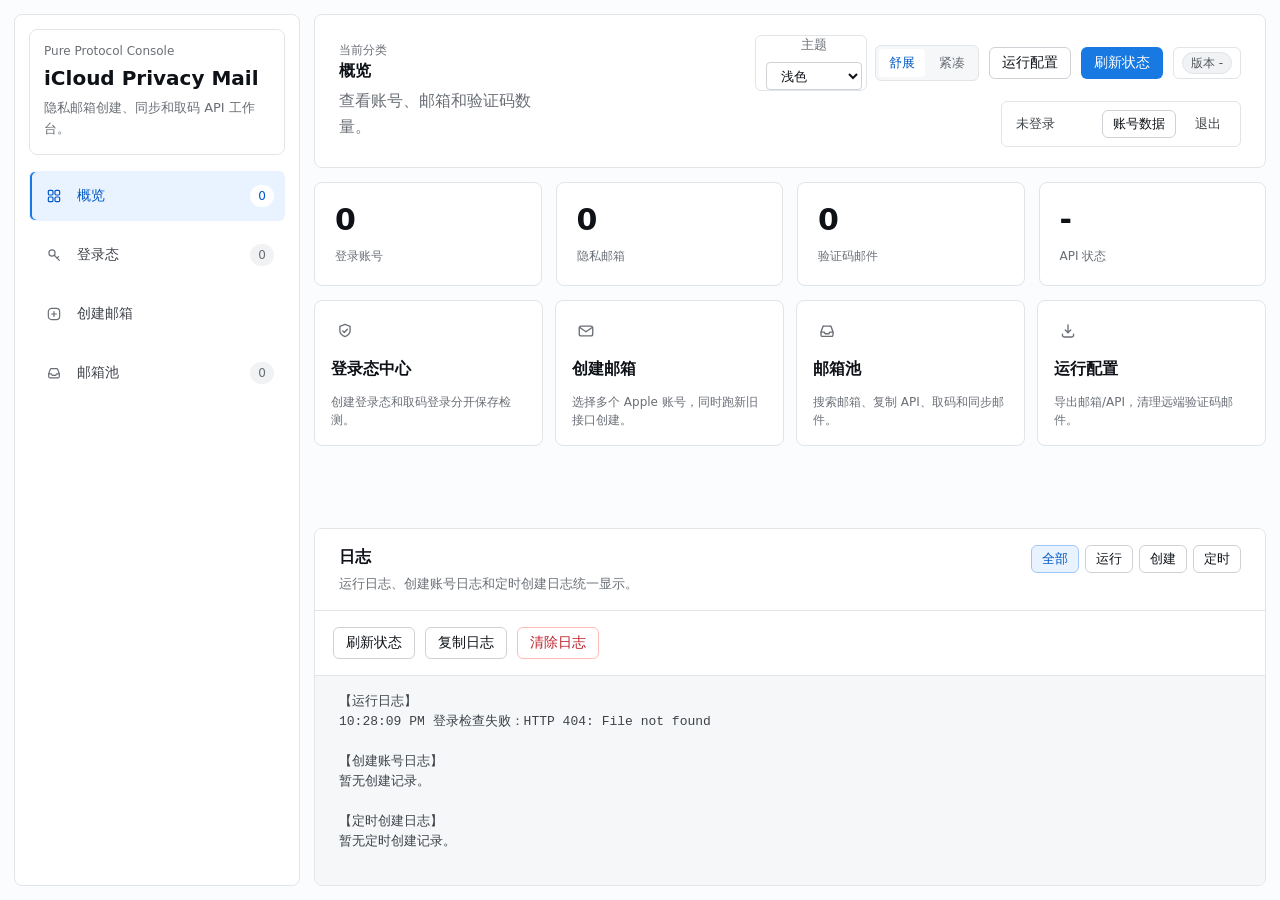
==== commit b43ef7dd: "@ feat(ui): rework tables and forms per design system Tables: - fix sticky headers by constraining ." ====
--- a/internal/app/templates/index.html
+++ b/internal/app/templates/index.html
@@ -786,6 +786,23 @@
     textarea { min-height: 88px; resize: vertical; }
     input[type="checkbox"] { width: auto; min-width: 0; }
     label.checkline { flex-direction: row; align-items: center; justify-content: flex-start; padding: 11px 12px; }
+    /* 必填星号：只做视觉标记，屏幕阅读器靠 input 的 required 属性识别 */
+    label.req > span:first-child::after,
+    .field-label.req > span:first-child::after {
+      content: "*";
+      margin-left: 4px;
+      color: var(--danger);
+    }
+    /* 校验提示预留 18px 行高，出现错误时不把下方内容顶开 */
+    .field-error {
+      display: block;
+      min-height: 18px;
+      color: var(--danger);
+      font-size: 12px;
+      line-height: 18px;
+      font-weight: 400;
+    }
+    .field-error:empty { min-height: 0; }
     button {
       background: var(--surface);
       color: var(--fg);
@@ -853,10 +870,54 @@
     /* 行悬浮用中性色，不可用品牌色染色 */
     tbody tr:hover { background: var(--surface-hover); }
     .mail-title { font-weight: 500; }
-    .email { color: var(--fg); font-family: var(--font-mono); font-size: 13px; }
+    /* 长文本固定列宽 + 省略号 + title，避免撑成多行导致行高参差 */
+    .email {
+      display: inline-block;
+      max-width: 22ch;
+      overflow: hidden;
+      text-overflow: ellipsis;
+      white-space: nowrap;
+      vertical-align: bottom;
+      color: var(--fg);
+      font-family: var(--font-mono);
+      font-size: 13px;
+    }
     .muted { color: var(--muted); }
     /* 数字与计数右对齐并使用等宽数字 */
     td.num, th.num { text-align: right; font-variant-numeric: tabular-nums; }
+    td .row-id {
+      display: inline-block;
+      max-width: 18ch;
+      overflow: hidden;
+      text-overflow: ellipsis;
+      white-space: nowrap;
+      vertical-align: bottom;
+      color: var(--muted);
+      font-family: var(--font-mono);
+      font-size: 12px;
+    }
+    /* 空态：区分「无数据」与「筛选无结果」，高度不低于 160px */
+    .table-empty { padding: 0 !important; border-top: 1px solid var(--border); }
+    .table-empty-inner {
+      min-height: 160px;
+      display: grid;
+      place-content: center;
+      justify-items: center;
+      gap: var(--space-2);
+      padding: var(--space-6);
+      text-align: center;
+    }
+    .table-empty-title { color: var(--fg); font-size: 16px; font-weight: 500; }
+    .table-empty-desc { color: var(--muted); font-size: 13px; line-height: 18px; }
+    /* 骨架行：保持行数与行高，避免加载时布局跳动 */
+    .skeleton-line {
+      display: block;
+      height: 12px;
+      border-radius: var(--radius-sm);
+      background: var(--surface-sunken);
+      animation: skeletonPulse 1.4s var(--ease) infinite;
+    }
+    @keyframes skeletonPulse { 0%, 100% { opacity: 1; } 50% { opacity: .55; } }
     .pill {
       display: inline-flex;
       align-items: center;
@@ -979,6 +1040,46 @@
     @media (max-width: 760px) {
       .list-toolbar { grid-template-columns: 1fr; }
       .mailbox-filter-row, .pager { justify-content: flex-start; }
+    }
+    /* ≤820px 表格转卡片列表：每条记录一张卡，不保留横向滚动作为唯一方案。
+       单元格靠 data-label 显示字段名，因此表格 DOM 结构无需改动。 */
+    @media (max-width: 820px) {
+      .table-wrap { max-height: none; overflow: visible; }
+      .table-wrap table { min-width: 0; display: block; }
+      .table-wrap thead { display: none; }
+      .table-wrap tbody { display: grid; gap: var(--space-3); padding: var(--space-4); }
+      .table-wrap tbody tr {
+        display: grid;
+        gap: var(--space-2);
+        padding: var(--space-4);
+        border: 1px solid var(--border);
+        border-radius: var(--radius-lg);
+        background: var(--surface);
+      }
+      .table-wrap tbody tr.account-group {
+        padding: var(--space-2) var(--space-3);
+        background: var(--surface-sunken);
+      }
+      .table-wrap td {
+        display: grid;
+        grid-template-columns: 8rem minmax(0, 1fr);
+        gap: var(--space-3);
+        align-items: baseline;
+        padding: 0;
+        border: 0;
+      }
+      .table-wrap td::before {
+        content: attr(data-label);
+        color: var(--muted);
+        font-size: 12px;
+      }
+      /* 无字段名的单元格（分组行、空态、操作区）跨满整行 */
+      .table-wrap td:not([data-label]) { grid-template-columns: 1fr; }
+      .table-wrap td:not([data-label])::before { content: none; }
+      /* 卡片内不再限制列宽，邮箱可完整换行显示 */
+      .table-wrap .email { max-width: none; white-space: normal; overflow-wrap: anywhere; }
+      .table-wrap td.num { text-align: left; }
+      .table-wrap .row-actions { padding-top: var(--space-1); }
     }
     @media (max-width: 680px) {
       .app-shell { padding: 8px; gap: 8px; }
@@ -1142,8 +1243,8 @@
           </div>
           <div class="notice" id="icloudSessionInfo">未完成创建登录。建议先点“新接口登录”或“旧接口登录”；收到 2FA 后提交对应验证码。取码登录会单独保存。</div>
           <div class="field-grid">
-            <label>Apple ID<input id="protocolAppleId" autocomplete="username" placeholder="name@icloud.com"></label>
-            <label>密码<input id="protocolPassword" type="password" autocomplete="current-password" placeholder="Apple ID 密码"></label>
+            <label class="req"><span>Apple ID</span><input id="protocolAppleId" autocomplete="username" required placeholder="name@icloud.com"></label>
+            <label class="req"><span>密码</span><input id="protocolPassword" type="password" autocomplete="current-password" required placeholder="Apple ID 密码"></label>
             <label class="full">2FA 验证码<input id="protocol2FA" inputmode="numeric" maxlength="6" placeholder="收到后输入 6 位验证码"></label>
             <label>新接口验证码方式
               <select id="appleAccount2FAMethod">
@@ -1169,8 +1270,8 @@
           </div>
           <div class="hint">新接口每小时约可创建 20 个，旧接口每小时约可创建 5 个；两种登录态都保存后可一起创建，合计约 25 个/小时。</div>
           <div class="field-grid">
-            <label>iCloud 邮箱账号<input id="imapEmail" autocomplete="username" placeholder="name@icloud.com"></label>
-            <label>App 专用密码<input id="imapAppPassword" type="password" autocomplete="new-password" placeholder="xxxx-xxxx-xxxx-xxxx"></label>
+            <label class="req"><span>iCloud 邮箱账号</span><input id="imapEmail" autocomplete="username" required placeholder="name@icloud.com"></label>
+            <label class="req"><span>App 专用密码</span><input id="imapAppPassword" type="password" autocomplete="new-password" required placeholder="xxxx-xxxx-xxxx-xxxx"></label>
             <div class="full toolbar">
               <button id="imapSaveButton" type="button" onclick="saveICloudIMAPLogin()">保存取码登录</button>
               <button id="imapCheckButton" type="button" onclick="checkICloudIMAPLogin()">检测取码登录</button>
@@ -1269,7 +1370,7 @@
           <div id="mailboxAccountTabs" class="account-tabs"></div>
           <div class="table-wrap">
             <table>
-              <thead><tr><th>标签</th><th>邮箱</th><th>状态</th><th>收件</th><th>验证码</th><th>操作</th></tr></thead>
+              <thead><tr><th>标签</th><th>邮箱</th><th>状态</th><th class="num">收件</th><th>验证码</th><th>操作</th></tr></thead>
               <tbody id="mailboxes"></tbody>
             </table>
           </div>
@@ -2531,28 +2632,43 @@
       if ($('mailboxPrevPage')) $('mailboxPrevPage').disabled = page <= 1;
       if ($('mailboxNextPage')) $('mailboxNextPage').disabled = page >= totalPages;
       if (rows.length === 0) {
-        $('mailboxes').innerHTML = '<tr><td colspan="6" class="muted">没有匹配的邮箱</td></tr>';
+        // 区分「筛选无结果」与「尚无数据」：有搜索词、切了账号 tab，或库里本来就有数据，都算筛选无结果
+        const keyword = ($('mailboxSearch') ? $('mailboxSearch').value : '').trim();
+        const filtering = Boolean(keyword)
+          || (activeMailboxAccountKey && activeMailboxAccountKey !== 'all')
+          || Number(lastMailboxPagination.total_all || 0) > 0;
+        $('mailboxes').innerHTML = filtering
+          ? `<tr><td colspan="6" class="table-empty"><div class="table-empty-inner">
+              <div class="table-empty-title">没有匹配的邮箱</div>
+              <div class="table-empty-desc">当前搜索或筛选条件下没有结果，换个关键词或清空筛选再试。</div>
+              <button type="button" onclick="clearMailboxSearch()">清空搜索</button>
+            </div></td></tr>`
+          : `<tr><td colspan="6" class="table-empty"><div class="table-empty-inner">
+              <div class="table-empty-title">还没有隐私邮箱</div>
+              <div class="table-empty-desc">保存 Apple 登录态后即可创建隐私邮箱，创建完成会出现在这里。</div>
+              <button type="button" onclick="setActiveView('create')">去创建邮箱</button>
+            </div></td></tr>`;
         return;
       }
       let lastGroup = '';
       $('mailboxes').innerHTML = rows.map(row => {
         const group = mailboxAccountTitle(row);
-    const mailboxBusy = mailboxMutationInFlight.has(row.id);
+        const mailboxBusy = mailboxMutationInFlight.has(row.id);
         const groupRow = group !== lastGroup
           ? `<tr class="account-group"><td colspan="6">Apple 账号：${esc(group)}</td></tr>`
           : '';
         lastGroup = group;
         return `${groupRow}
           <tr>
-            <td><div class="mail-title">${esc(row.label || '-')}</div><span class="muted">${esc(row.id)}</span></td>
-            <td><span class="email">${esc(row.email)}</span></td>
-            <td>
+            <td data-label="标签"><div class="mail-title">${esc(row.label || '-')}</div><span class="row-id" title="${esc(row.id)}">${esc(row.id)}</span></td>
+            <td data-label="邮箱"><span class="email" title="${esc(row.email)}">${esc(row.email)}</span></td>
+            <td data-label="状态">
               <span class="pill ${row.api_active ? '' : 'off'}">API ${row.api_active ? 'active' : 'off'}</span>
               <span class="pill ${row.icloud_active ? '' : 'off'}">iCloud ${row.icloud_active ? 'active' : 'off'}</span>
               <br><span class="pill ${statusClass(row.status)}">${statusText(row.status)}</span>
             </td>
-            <td>${row.receive_count || 0}</td>
-            <td class="mailbox-code-cell">${renderMailboxCodeCell(row.id)}</td>
+            <td class="num" data-label="收件">${row.receive_count || 0}</td>
+            <td class="mailbox-code-cell" data-label="验证码">${renderMailboxCodeCell(row.id)}</td>
             <td><div class="row-actions">
               <span class="copy-menu-wrap">
                 <button onclick="toggleCopyMenu('${row.id}')">API 地址</button>
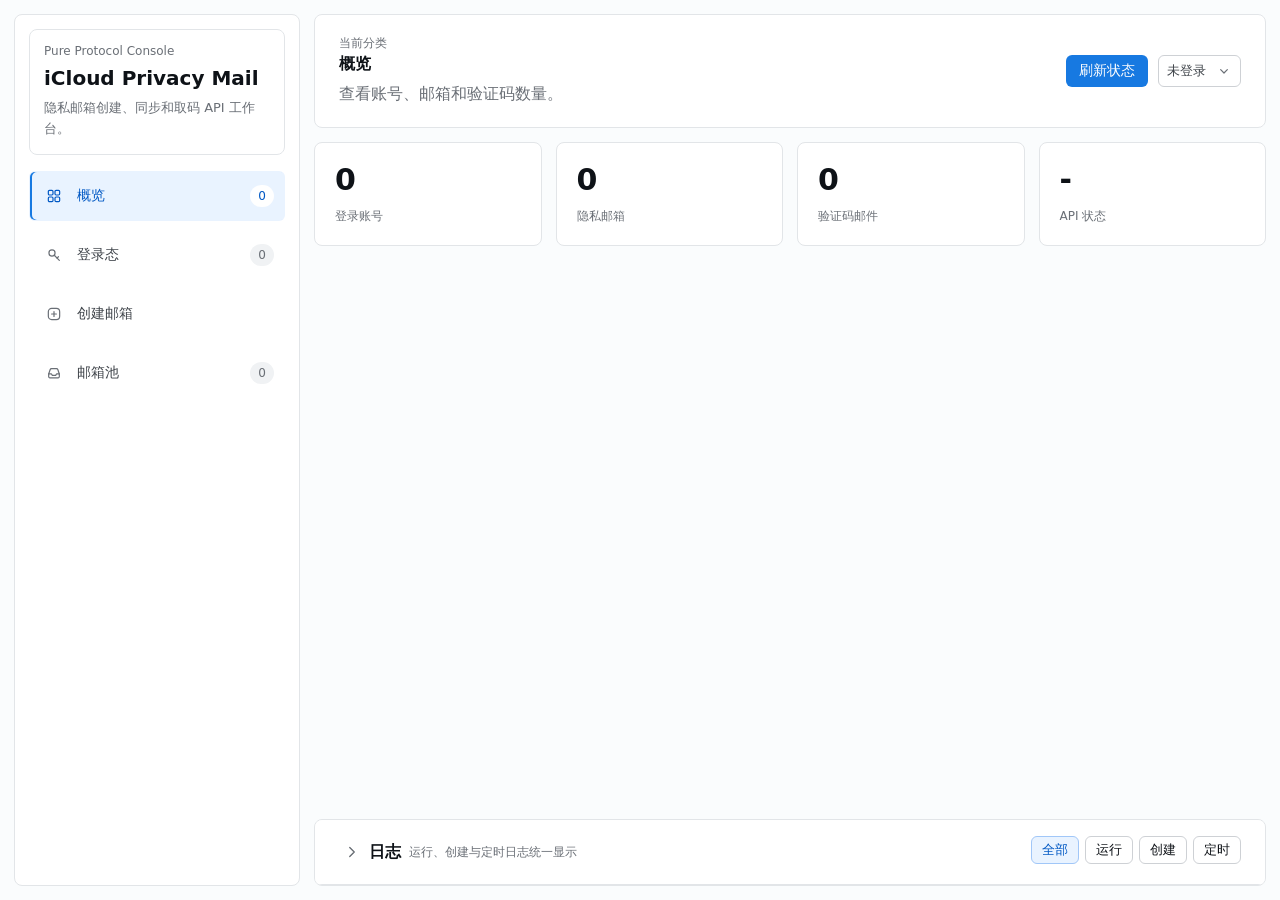
==== commit 6316ab65: "@ refactor(web): simplify information architecture - collapse top bar from 9 visible controls to 2: " ====
--- a/internal/app/templates/index.html
+++ b/internal/app/templates/index.html
@@ -291,13 +291,62 @@
     }
     .content-head .sub { margin-top: 5px; }
     .content-actions { display: flex; flex-wrap: wrap; justify-content: flex-end; align-items: center; gap: 10px; }
-    .appearance-controls {
+    /* 用户菜单：顶栏只留主操作，其余设置收进这个下拉 */
+    .user-menu { position: relative; }
+    .user-menu-trigger {
+      display: inline-flex;
+      align-items: center;
+      gap: 6px;
+      min-height: 32px;
+      padding: 0 8px 0 4px;
+      border-radius: var(--radius-md);
+      font-size: 13px;
+      font-weight: 500;
+    }
+    .user-menu-caret { width: 16px; height: 16px; color: var(--muted); }
+    .user-menu-panel {
+      position: absolute;
+      top: calc(100% + 6px);
+      right: 0;
+      z-index: 30;
+      width: 260px;
+      display: grid;
+      border: 1px solid var(--border);
+      border-radius: var(--radius-lg);
+      background: var(--surface);
+      box-shadow: var(--shadow-dropdown);
+      text-align: left;
+    }
+    .user-menu-panel[hidden] { display: none; }
+    /* 分组之间用分隔线，避免菜单项糊成一片 */
+    .user-menu-group { display: grid; gap: var(--space-2); padding: var(--space-3); }
+    .user-menu-group + .user-menu-group { border-top: 1px solid var(--border); }
+    .user-menu-row {
       display: flex;
-      flex-wrap: wrap;
       align-items: center;
-      justify-content: flex-end;
-      gap: 8px;
-    }
+      justify-content: space-between;
+      gap: var(--space-3);
+      color: var(--fg-secondary);
+      font-size: 13px;
+      line-height: 18px;
+      font-weight: 500;
+    }
+    .user-menu-row select { width: auto; min-width: 104px; min-height: 28px; font-size: 13px; }
+    .user-menu-item {
+      width: 100%;
+      justify-content: flex-start;
+      min-height: 32px;
+      padding: 0 var(--space-2);
+      border: 0;
+      border-radius: var(--radius-md);
+      background: transparent;
+      color: var(--fg);
+      font-size: 13px;
+      font-weight: 500;
+      text-align: left;
+    }
+    .user-menu-item:hover { background: var(--surface-hover); }
+    .user-menu-item.danger-text { color: var(--danger); }
     .segmented {
       display: inline-flex;
       align-items: center;
@@ -323,64 +372,17 @@
       color: var(--accent-text);
       background: var(--surface);
     }
-    .theme-select {
-      display: inline-flex;
-      align-items: center;
-      gap: 8px;
-      padding: 0 4px 0 10px;
-      border: 1px solid var(--border);
-      border-radius: var(--radius-md);
-      background: var(--surface);
-      color: var(--muted);
-      font-size: 13px;
-      font-weight: 500;
-    }
-    .theme-select > span { white-space: nowrap; }
-    .theme-select select {
-      width: auto;
-      min-width: 96px;
-      padding: 0 10px;
-      min-height: 28px;
-      border-radius: var(--radius-sm);
-      font-size: 13px;
-      font-weight: 500;
-    }
-    .account-dock {
-      min-width: 240px;
-      display: grid;
-      grid-template-columns: 1fr auto auto;
-      gap: 8px;
-      align-items: center;
-      padding: var(--space-2);
-      border: 1px solid var(--border);
-      border-radius: var(--radius-md);
-      background: var(--surface);
-    }
     .user-badge {
       min-width: 0;
-      padding: 0 6px;
+      max-width: 160px;
+      padding: 0 4px;
       color: var(--fg-secondary);
       font-size: 13px;
       font-weight: 500;
-      overflow-wrap: anywhere;
+      overflow: hidden;
+      text-overflow: ellipsis;
+      white-space: nowrap;
       line-height: 1.35;
-    }
-    .account-dock button {
-      padding: 0 10px;
-      min-height: 28px;
-      border-radius: var(--radius-md);
-      font-size: 13px;
-      font-weight: 500;
-    }
-    .version-dock {
-      display: inline-flex;
-      align-items: center;
-      gap: 8px;
-      min-height: 32px;
-      padding: 0 var(--space-2);
-      border: 1px solid var(--border);
-      border-radius: var(--radius-md);
-      background: var(--surface);
     }
     .version-badge {
       max-width: 260px;
@@ -408,13 +410,48 @@
       border-color: var(--success-border);
       background: var(--success-bg);
     }
-    .version-dock button {
-      min-height: 28px;
-      padding: 0 10px;
-      border-radius: var(--radius-md);
-      font-size: 13px;
-      font-weight: 500;
-    }
+    /* 登录接口分组卡：新旧接口各自独立，避免 6 个按钮平铺在同一行难以区分 */
+    .login-group-grid {
+      display: grid;
+      grid-template-columns: repeat(2, minmax(0, 1fr));
+      gap: var(--space-3);
+      padding: 0 var(--space-6) var(--space-4);
+    }
+    .login-group {
+      display: grid;
+      gap: var(--space-3);
+      align-content: start;
+      padding: var(--space-4);
+      border: 1px solid var(--border);
+      border-radius: var(--radius-lg);
+      background: var(--surface);
+    }
+    .login-group-head h3 { margin: 0; font-size: 14px; line-height: 20px; font-weight: 600; }
+    .login-group-head p { margin: 4px 0 0; color: var(--muted); font-size: 12px; line-height: 18px; }
+    .login-group .toolbar { padding: 0; }
+    /* 危险区：用红色边框与浅红底与常规区域区分，不使用渐变或大阴影 */
+    .danger-zone {
+      margin: 0 var(--space-6) var(--space-6);
+      padding: var(--space-4);
+      border: 1px solid var(--danger-border);
+      border-radius: var(--radius-lg);
+      background: var(--danger-bg);
+    }
+    .danger-zone-head h3 { margin: 0; color: var(--danger); font-size: 14px; line-height: 20px; font-weight: 600; }
+    .danger-zone-head p { margin: 4px 0 0; color: var(--fg-secondary); font-size: 12px; line-height: 18px; }
+    .danger-zone-row {
+      display: flex;
+      flex-wrap: wrap;
+      align-items: center;
+      justify-content: space-between;
+      gap: var(--space-3);
+      margin-top: var(--space-3);
+      padding-top: var(--space-3);
+      border-top: 1px solid var(--danger-border);
+    }
+    .danger-zone-desc { display: grid; gap: 2px; min-width: 0; }
+    .danger-zone-desc strong { color: var(--fg); font-size: 13px; line-height: 18px; font-weight: 600; }
+    .danger-zone-desc span { color: var(--fg-secondary); font-size: 12px; line-height: 18px; }
     .content-main { padding: 0; }
     .global-log-panel {
       margin: 0;
@@ -427,6 +464,33 @@
       gap: 14px;
       flex-wrap: wrap;
     }
+    /* 折叠触发器做成整行可点击，标题即开关 */
+    .log-toggle {
+      display: inline-flex;
+      align-items: center;
+      gap: var(--space-2);
+      min-height: 32px;
+      padding: 0 var(--space-2) 0 4px;
+      border: 0;
+      border-radius: var(--radius-md);
+      background: transparent;
+      color: var(--fg);
+      font-size: 16px;
+      line-height: 24px;
+      font-weight: 600;
+      text-align: left;
+    }
+    .log-toggle:hover { background: var(--surface-hover); }
+    .log-toggle-caret {
+      width: 18px;
+      height: 18px;
+      color: var(--muted);
+      flex: none;
+      transition: transform var(--dur) var(--ease);
+    }
+    /* 展开时箭头转向下方，指示当前状态 */
+    .log-toggle[aria-expanded="true"] .log-toggle-caret { transform: rotate(90deg); }
+    .log-toggle-hint { color: var(--muted); font-size: 12px; line-height: 18px; font-weight: 400; }
     .log-tabs {
       display: inline-flex;
       flex-wrap: wrap;
@@ -445,37 +509,6 @@
       background: var(--accent-subtle);
     }
     .global-log { min-height: 260px; max-height: 380px; }
-    .quick-grid {
-      display: grid;
-      grid-template-columns: repeat(4, minmax(160px, 1fr));
-      gap: 12px;
-    }
-    .quick-card {
-      min-height: 116px;
-      display: grid;
-      align-content: space-between;
-      gap: 12px;
-      padding: var(--space-4);
-      border: 1px solid var(--border);
-      border-radius: var(--radius-lg);
-      background: var(--surface);
-      text-align: left;
-    }
-    /* 整卡可点击时只改边框与底色，不位移不投影 */
-    .quick-card:hover {
-      border-color: var(--border-strong);
-      background: var(--surface-hover);
-    }
-    .quick-card strong { font-size: 16px; line-height: 24px; font-weight: 600; }
-    .quick-card span { color: var(--muted); font-size: 12px; line-height: 18px; white-space: normal; }
-    .quick-card i {
-      width: 28px;
-      height: 28px;
-      display: inline-flex;
-      border-radius: var(--radius-sm);
-      color: var(--muted);
-      background: transparent;
-    }
     .view-section { display: none; }
     .view-section.active { display: block; }
     .grid { display: grid; grid-template-columns: repeat(4, minmax(160px, 1fr)); gap: 14px; margin-bottom: 14px; }
@@ -1034,7 +1067,7 @@
       .brand, .side-nav { min-width: 0; }
       .side-nav { grid-template-columns: repeat(3, minmax(0, 1fr)); align-content: start; }
       .tool-panel-grid { grid-template-columns: 1fr; }
-      .grid, .quick-grid { grid-template-columns: repeat(2, 1fr); }
+      .grid { grid-template-columns: repeat(2, 1fr); }
       .content-head { position: relative; top: auto; }
     }
     @media (max-width: 760px) {
@@ -1089,10 +1122,12 @@
       .content-main { padding: 0; }
       .global-log-panel { margin-left: 16px; margin-right: 16px; }
       .content-head { align-items: flex-start; flex-direction: column; }
-      .content-actions, .content-actions > button, .account-dock, .appearance-controls, .version-dock { width: 100%; }
-      .account-dock { grid-template-columns: 1fr 1fr; }
-      .account-dock .user-badge { grid-column: 1 / -1; }
-      .grid, .quick-grid, .field-grid { grid-template-columns: 1fr; }
+      .content-actions, .content-actions > button { width: 100%; }
+      /* 窄屏下用户菜单占满宽度，浮层改为定位到容器整宽 */
+      .user-menu { width: 100%; }
+      .user-menu-trigger { width: 100%; justify-content: space-between; }
+      .user-menu-panel { width: 100%; }
+      .grid, .field-grid, .login-group-grid { grid-template-columns: 1fr; }
       .card strong { font-size: 28px; }
     }
     /* ===== 动效层 =====
@@ -1118,7 +1153,7 @@
     }
 
     /* 可点击卡片需要焦点环，键盘操作才可用 */
-    .quick-card:focus-visible, .card:focus-visible, a:focus-visible {
+    .card:focus-visible, a:focus-visible {
       outline: 2px solid var(--focus-ring);
       outline-offset: 2px;
     }
@@ -1138,8 +1173,6 @@
     .nav-item.active .nav-ico { color: var(--accent-text); }
     .nav-item::before { content: none; }
 
-    .quick-card i { display: inline-flex; align-items: center; justify-content: center; }
-    .quick-card i svg { width: 18px; height: 18px; }
 
     @keyframes spin { to { transform: rotate(360deg); } }
 
@@ -1176,30 +1209,45 @@
           <h2 id="activeViewTitle">概览</h2>
           <div class="sub" id="activeViewSubtitle">查看账号、邮箱和验证码数量。</div>
         </div>
+        <!-- 顶栏只保留主操作「刷新状态」，其余设置全部收进用户菜单 -->
         <div class="content-actions">
-          <div class="appearance-controls" aria-label="界面设置">
-            <label class="theme-select" aria-label="界面风格">
-              <span>主题</span>
-              <select id="themeSelect" onchange="setTheme(this.value)">
-                <option value="light">浅色</option>
-                <option value="dark">深色</option>
-              </select>
-            </label>
-            <div class="segmented" role="group" aria-label="显示密度">
-              <button type="button" data-density-option="comfortable" onclick="setDensity('comfortable')">舒展</button>
-              <button type="button" data-density-option="compact" onclick="setDensity('compact')">紧凑</button>
+          <button class="primary" onclick="refresh()">刷新状态</button>
+          <div class="user-menu" id="userMenu">
+            <button type="button" class="user-menu-trigger" id="userMenuTrigger"
+                    aria-haspopup="true" aria-expanded="false" aria-controls="userMenuPanel"
+                    onclick="toggleUserMenu(event)">
+              <span class="user-badge" id="currentUserBadge">未登录</span>
+              <svg class="user-menu-caret" viewBox="0 0 24 24" fill="none" stroke="currentColor" stroke-width="1.8" stroke-linecap="round" stroke-linejoin="round" aria-hidden="true"><path d="m7 10 5 5 5-5"/></svg>
+            </button>
+            <div class="user-menu-panel" id="userMenuPanel" role="menu" aria-labelledby="userMenuTrigger" hidden>
+              <div class="user-menu-group" role="group" aria-label="界面风格">
+                <label class="user-menu-row" for="themeSelect">
+                  <span>主题</span>
+                  <select id="themeSelect" onchange="setTheme(this.value)">
+                    <option value="light">浅色</option>
+                    <option value="dark">深色</option>
+                  </select>
+                </label>
+                <div class="user-menu-row">
+                  <span>密度</span>
+                  <div class="segmented" role="group" aria-label="显示密度">
+                    <button type="button" data-density-option="comfortable" onclick="setDensity('comfortable')">舒展</button>
+                    <button type="button" data-density-option="compact" onclick="setDensity('compact')">紧凑</button>
+                  </div>
+                </div>
+              </div>
+              <div class="user-menu-group">
+                <button type="button" class="user-menu-item" role="menuitem" onclick="openRunConfig()">运行配置</button>
+                <button type="button" class="user-menu-item" role="menuitem" onclick="location.href='/manage'">账号数据</button>
+              </div>
+              <div class="user-menu-group">
+                <div class="user-menu-row">
+                  <span class="version-badge" id="versionBadge" title="正在检查最新版本">版本 -</span>
+                  <button id="updateButton" class="ghost" onclick="applyAppUpdate()" hidden>更新</button>
+                </div>
+                <button type="button" class="user-menu-item danger-text" role="menuitem" onclick="logout()">退出登录</button>
+              </div>
             </div>
-          </div>
-          <button onclick="openRunConfig()">运行配置</button>
-          <button class="primary" onclick="refresh()">刷新状态</button>
-          <div class="version-dock">
-            <span class="version-badge" id="versionBadge" title="正在检查最新版本">版本 -</span>
-            <button id="updateButton" class="ghost" onclick="applyAppUpdate()" hidden>更新</button>
-          </div>
-          <div class="account-dock">
-            <div class="user-badge" id="currentUserBadge">未登录</div>
-            <button onclick="location.href='/manage'">账号数据</button>
-            <button class="ghost" onclick="logout()">退出</button>
           </div>
         </div>
       </header>
@@ -1211,28 +1259,6 @@
             <div class="card"><strong id="mailboxCount">0</strong><span>隐私邮箱</span></div>
             <div class="card"><strong id="messageCount">0</strong><span>验证码邮件</span></div>
             <div class="card"><strong id="apiStatus">-</strong><span>API 状态</span></div>
-          </section>
-          <section class="quick-grid" aria-label="快捷组件">
-            <button class="quick-card" onclick="setActiveView('session')">
-              <i><svg viewBox="0 0 24 24" fill="none" stroke="currentColor" stroke-width="1.8" stroke-linecap="round" stroke-linejoin="round"><path d="M12 3.3 5.2 5.8v5.8c0 3.9 2.9 6.4 6.8 7.8 3.9-1.4 6.8-3.9 6.8-7.8V5.8z"/><path d="m8.9 11.8 2.1 2.2 4.2-4.4"/></svg></i>
-              <strong>登录态中心</strong>
-              <span>创建登录态和取码登录分开保存检测。</span>
-            </button>
-            <button class="quick-card" onclick="setActiveView('create')">
-              <i><svg viewBox="0 0 24 24" fill="none" stroke="currentColor" stroke-width="1.8" stroke-linecap="round" stroke-linejoin="round"><rect x="3" y="5.5" width="18" height="13" rx="2.6"/><path d="m4.3 7.7 7.7 5.3 7.7-5.3"/></svg></i>
-              <strong>创建邮箱</strong>
-              <span>选择多个 Apple 账号，同时跑新旧接口创建。</span>
-            </button>
-            <button class="quick-card" onclick="setActiveView('mailboxes')">
-              <i><svg viewBox="0 0 24 24" fill="none" stroke="currentColor" stroke-width="1.8" stroke-linecap="round" stroke-linejoin="round"><path d="M4 13.4 6.3 6.7A2 2 0 0 1 8.2 5.4h7.6a2 2 0 0 1 1.9 1.3L20 13.4"/><path d="M4 13.4h4.2l1.3 2.2h5l1.3-2.2H20v3.7A1.9 1.9 0 0 1 18.1 19.2H5.9A1.9 1.9 0 0 1 4 17.1z"/></svg></i>
-              <strong>邮箱池</strong>
-              <span>搜索邮箱、复制 API、取码和同步邮件。</span>
-            </button>
-            <button class="quick-card" onclick="openRunConfig()">
-              <i><svg viewBox="0 0 24 24" fill="none" stroke="currentColor" stroke-width="1.8" stroke-linecap="round" stroke-linejoin="round"><path d="M12 3.8v10.4"/><path d="m15.6 10.6-3.6 3.6-3.6-3.6"/><path d="M4.6 16.2v1.4A2.4 2.4 0 0 0 7 20h10a2.4 2.4 0 0 0 2.4-2.4v-1.4"/></svg></i>
-              <strong>运行配置</strong>
-              <span>导出邮箱/API，清理远端验证码邮件。</span>
-            </button>
           </section>
         </section>
 
@@ -1259,16 +1285,35 @@
               </select>
             </label>
           </div>
+          <!-- 新旧接口拆成两张分组卡，每张只有一个主按钮，登录与提交验证码归到各自接口下 -->
+          <div class="login-group-grid">
+            <section class="login-group">
+              <div class="login-group-head">
+                <h3>新接口（Apple Account）</h3>
+                <p>每小时约可创建 20 个，优先使用。</p>
+              </div>
+              <div class="toolbar">
+                <button id="appleAccountLoginButton" class="primary" onclick="startAppleAccountLogin()">新接口登录</button>
+                <button id="appleAccount2FAButton" onclick="submitAppleAccount2FA()">提交验证码</button>
+              </div>
+            </section>
+            <section class="login-group">
+              <div class="login-group-head">
+                <h3>旧接口（iCloud Web）</h3>
+                <p>每小时约可创建 5 个，作为回落通道。</p>
+              </div>
+              <div class="toolbar">
+                <button id="protocolLoginButton" class="primary" onclick="startProtocolLogin()">旧接口登录</button>
+                <button id="protocol2FAButton" onclick="submitProtocol2FA()">提交验证码</button>
+              </div>
+            </section>
+          </div>
           <div class="toolbar">
-            <button id="appleAccountLoginButton" class="primary" onclick="startAppleAccountLogin()">新接口登录</button>
-            <button id="appleAccount2FAButton" onclick="submitAppleAccount2FA()">提交新接口验证码</button>
-            <button id="protocolLoginButton" onclick="startProtocolLogin()">旧接口登录</button>
-            <button id="protocol2FAButton" onclick="submitProtocol2FA()">提交旧接口验证码</button>
             <button type="button" onclick="saveCreateSettings()">保存配置</button>
             <button id="sessionCheckButton" onclick="checkICloudSession()">检测登录态</button>
             <span id="loginSettingsStatus" class="muted"></span>
           </div>
-          <div class="hint">新接口每小时约可创建 20 个，旧接口每小时约可创建 5 个；两种登录态都保存后可一起创建，合计约 25 个/小时。</div>
+          <div class="hint">两种登录态都保存后可一起创建，合计约 25 个/小时。</div>
           <div class="field-grid">
             <label class="req"><span>iCloud 邮箱账号</span><input id="imapEmail" autocomplete="username" required placeholder="name@icloud.com"></label>
             <label class="req"><span>App 专用密码</span><input id="imapAppPassword" type="password" autocomplete="new-password" required placeholder="xxxx-xxxx-xxxx-xxxx"></label>
@@ -1377,12 +1422,15 @@
         </section>
 
       </main>
+      <!-- 日志面板改为可折叠，默认收起，不再常驻占用每个视图底部 -->
       <section id="globalLogPanel" class="panel global-log-panel">
         <div class="panel-head log-panel-head">
-          <div>
-            <h2>日志</h2>
-            <p>运行日志、创建账号日志和定时创建日志统一显示。</p>
-          </div>
+          <button type="button" class="log-toggle" id="logToggle"
+                  aria-expanded="false" aria-controls="logBody" onclick="toggleLogPanel()">
+            <svg class="log-toggle-caret" viewBox="0 0 24 24" fill="none" stroke="currentColor" stroke-width="1.8" stroke-linecap="round" stroke-linejoin="round" aria-hidden="true"><path d="m9 6 6 6-6 6"/></svg>
+            <span>日志</span>
+            <span class="log-toggle-hint" id="logToggleHint">运行、创建与定时日志统一显示</span>
+          </button>
           <div class="log-tabs" aria-label="日志分类">
             <button type="button" data-log-category="all" onclick="setLogCategory('all')">全部</button>
             <button type="button" data-log-category="runtime" onclick="setLogCategory('runtime')">运行</button>
@@ -1390,12 +1438,13 @@
             <button type="button" data-log-category="schedule" onclick="setLogCategory('schedule')">定时</button>
           </div>
         </div>
-        <div class="toolbar">
-          <button onclick="refresh()">刷新状态</button>
-          <button onclick="copyLog()">复制日志</button>
-          <button class="danger" onclick="clearLog()">清除日志</button>
+        <div id="logBody" hidden>
+          <div class="toolbar">
+            <button onclick="copyLog()">复制日志</button>
+            <button class="danger" onclick="clearLog()">清除日志</button>
+          </div>
+          <div id="log" class="log global-log">等待操作...</div>
         </div>
-        <div id="log" class="log global-log">等待操作...</div>
       </section>
     </section>
   </div>
@@ -1420,10 +1469,23 @@
         </select>
         <button onclick="exportMailboxAPIs('mailboxExportFormatModal')">导出邮箱API</button>
         <button onclick="exportMailboxEmails('mailboxExportFormatModal')">只导出邮箱</button>
-        <button class="danger" onclick="cleanAllRemoteCodes()">一键删除码</button>
         <button class="ghost" onclick="closeRunConfig()">关闭</button>
       </div>
       <div class="hint">导出数据：当前账号的登录账号/登录态 + 隐私邮箱池；邮箱API 每行 邮箱----API / CSV 两列；只导出邮箱为一行一个邮箱。导出邮箱支持选择指定 Apple 登录态。管理员导出全量数据，普通用户只导出自己的数据。</div>
+      <!-- 危险操作隔离在独立区域，与导出等安全操作分开，且需二次确认 -->
+      <section class="danger-zone" aria-labelledby="dangerZoneTitle">
+        <div class="danger-zone-head">
+          <h3 id="dangerZoneTitle">危险操作</h3>
+          <p>以下操作不可撤销，请确认后再执行。</p>
+        </div>
+        <div class="danger-zone-row">
+          <div class="danger-zone-desc">
+            <strong>一键删除码</strong>
+            <span>删除远端全部验证码邮件，已取到的验证码不受影响，但无法再重新拉取。</span>
+          </div>
+          <button class="danger" onclick="cleanAllRemoteCodes()">一键删除码</button>
+        </div>
+      </section>
     </section>
   </div>
   <div id="mailboxMessagesModal" class="modal-backdrop" onclick="closeMailboxMessages(event)">
@@ -1466,6 +1528,7 @@
     const viewStorageKey = 'ipm_active_view';
     const themeStorageKey = 'ipm_theme';
     const densityStorageKey = 'ipm_density';
+    const logOpenStorageKey = 'ipm_log_open';
     let activeLogCategory = 'all';
     let activeView = 'overview';
     let runtimeLogText = '等待操作...';
@@ -1555,6 +1618,48 @@
       }
       setTheme(savedTheme);
       setDensity(savedDensity);
+      initUserMenu();
+      initLogPanel();
+    }
+
+    /* 用户菜单开合：aria-expanded 需与 hidden 状态保持一致，供读屏软件播报 */
+    function setUserMenuOpen(open) {
+      const panel = $('userMenuPanel');
+      const trigger = $('userMenuTrigger');
+      if (!panel || !trigger) return;
+      panel.hidden = !open;
+      trigger.setAttribute('aria-expanded', String(open));
+    }
+
+    function isUserMenuOpen() {
+      const panel = $('userMenuPanel');
+      return Boolean(panel && !panel.hidden);
+    }
+
+    function toggleUserMenu(event) {
+      // 阻止冒泡，否则会立刻触发下方的「点击外部关闭」
+      if (event) event.stopPropagation();
+      setUserMenuOpen(!isUserMenuOpen());
+    }
+
+    function closeUserMenu() {
+      setUserMenuOpen(false);
+    }
+
+    function initUserMenu() {
+      setUserMenuOpen(false);
+      // 点击菜单外部或按 Esc 关闭；菜单内部点击不关闭，便于连续调整主题和密度
+      document.addEventListener('click', (event) => {
+        if (!isUserMenuOpen()) return;
+        const menu = $('userMenu');
+        if (menu && !menu.contains(event.target)) closeUserMenu();
+      });
+      document.addEventListener('keydown', (event) => {
+        if (event.key !== 'Escape' || !isUserMenuOpen()) return;
+        closeUserMenu();
+        const trigger = $('userMenuTrigger');
+        if (trigger) trigger.focus();
+      });
     }
 
     function updateNavCounts(status = {}) {
@@ -1736,6 +1841,30 @@
       ].join('\n\n');
     }
 
+    /* 日志面板折叠状态：默认收起，用户展开后记住选择 */
+    function setLogPanelOpen(open) {
+      const body = $('logBody');
+      const toggle = $('logToggle');
+      if (body) body.hidden = !open;
+      if (toggle) toggle.setAttribute('aria-expanded', String(open));
+      try {
+        localStorage.setItem(logOpenStorageKey, open ? '1' : '0');
+      } catch (_) {}
+    }
+
+    function toggleLogPanel() {
+      const body = $('logBody');
+      setLogPanelOpen(Boolean(body && body.hidden));
+    }
+
+    function initLogPanel() {
+      let saved = '0';
+      try {
+        saved = localStorage.getItem(logOpenStorageKey) || '0';
+      } catch (_) {}
+      setLogPanelOpen(saved === '1');
+    }
+
     function renderGlobalLogs() {
       const panel = $('globalLogPanel');
       if (panel) panel.hidden = activeView === 'mailboxes';
@@ -2088,6 +2217,8 @@
     }
 
     function openRunConfig() {
+      // 从用户菜单进入时先收起菜单，避免浮层叠在弹窗上
+      closeUserMenu();
       $('runConfigModal').classList.add('show');
     }
 
@@ -3271,6 +3402,13 @@
         : '';
       const scopeText = accountID ? `当前 Apple 账号 TAB` : '当前可见全部登录态';
       if (!confirm(`确认一键删除${scopeText}下已同步过的验证码邮件，并清空对应 iCloud 废纸篓？`)) return;
+      // 二次确认：该操作不可撤销，要求手动输入「删除」以避免误触
+      const typed = prompt(`此操作不可撤销。如确认删除${scopeText}下的验证码邮件，请输入「删除」：`);
+      if (typed === null) return;
+      if (typed.trim() !== '删除') {
+        log('一键删除码已取消：二次确认输入不匹配');
+        return;
+      }
       log('开始一键删除验证码邮件：' + scopeText);
       try {
         const data = await api('/api/mailboxes/remote-clean', {
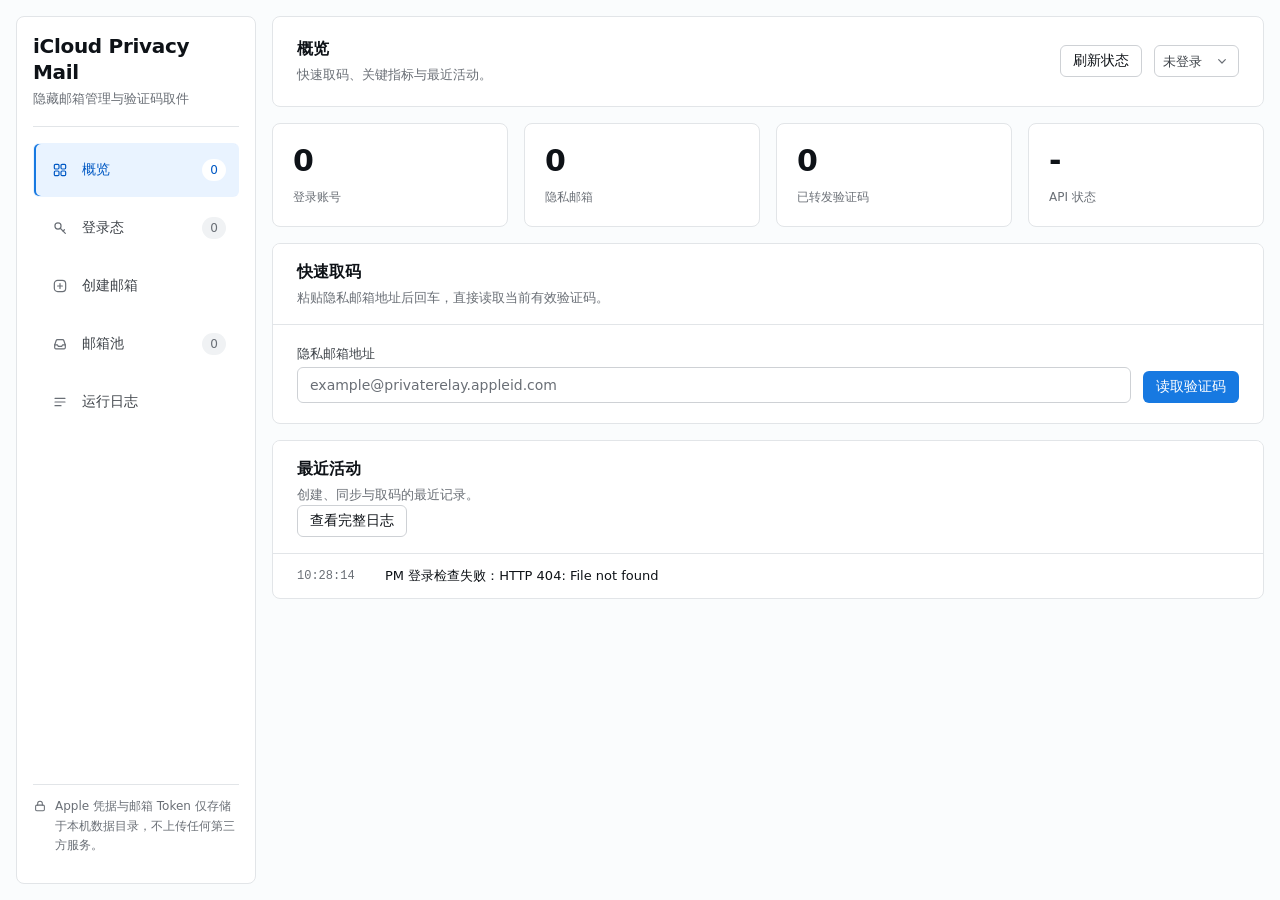
==== commit ab1e1306: "refactor(web): apply design system pass from Open Design Tokenise remaining hardcoded spacing in log" ====
--- a/internal/app/templates/index.html
+++ b/internal/app/templates/index.html
@@ -7,8 +7,8 @@
   <style>
     /* ===== 设计令牌层：依据 docs/DESIGN.md 第 3 节 =====
        语义化命名，主题只覆盖语义层，组件层不感知主题。
-       文件末尾的兼容别名把历史变量名（--green/--line/--card 等）映射到本层，
-       供尚未改写的组件规则使用。 */
+       历史别名（--green/--line/--glass 等）已全部清除，
+       新增样式只能引用本层令牌，不得再引入别名或裸值。 */
     :root {
       color-scheme: light;
 
@@ -120,60 +120,6 @@
       --shadow-dropdown: 0 4px 12px oklch(0% 0 0 / 0.4);
       --shadow-modal:    0 16px 40px oklch(0% 0 0 / 0.5);
     }
-    /* ===== 兼容别名层 =====
-       把历史变量名映射到语义令牌，使尚未改写的组件规则继续生效。
-       阶段2-4 会逐步消除对这些别名的引用；新增样式一律直接用语义令牌。
-       注意：--surface-rgb 供残留的 rgb(var(--surface-rgb)/x) 写法兜底，
-       浅色为白、深色为面板灰，避免这些写法在暗色下透出白块。 */
-    :root {
-      --surface-rgb: 255 255 255;
-      --panel: var(--surface);
-      --panel-2: var(--surface-sunken);
-      --card: var(--surface);
-      --bg-soft: var(--bg);
-      --text: var(--fg);
-      --ink: var(--fg);
-      --ink-soft: var(--fg-secondary);
-      --faint: var(--muted);
-      --line: var(--border);
-      --line-strong: var(--border-strong);
-      /* 品牌色别名：原 --green 在旧实现里随主题变色，语义已归一到 --accent */
-      --green: var(--accent);
-      --green-2: var(--accent-text);
-      --on-accent: var(--accent-fg);
-      --count-bg: var(--neutral-bg);
-      --th-bg: var(--surface-sunken);
-      --log-bg: var(--surface-sunken);
-      --log-ink: var(--fg-secondary);
-      --ok: var(--success);
-      --ok-soft: var(--success-bg);
-      --ok-line: var(--success-border);
-      --warn: var(--warning);
-      --warn-soft: var(--warning-bg);
-      --warn-line: var(--warning-border);
-      --bad: var(--danger);
-      --bad-soft: var(--danger-bg);
-      --bad-line: var(--danger-border);
-      --amber: var(--warning);
-      --red: var(--danger);
-      /* 页面内元素不再投影，别名置空；浮层改用 --shadow-modal/--shadow-dropdown */
-      --shadow: none;
-      --shadow-strong: none;
-      /* 表面一律实色，玻璃别名全部退化为实色 */
-      --soft-glass: var(--surface);
-      --glass: var(--surface);
-      --glass-strong: var(--surface);
-      --glass-soft: var(--surface);
-      --glass-hi: var(--surface);
-      --glass-line: var(--border);
-      --sidebar-bg: var(--surface);
-      --head-bg: var(--surface);
-      --input-bg: var(--surface);
-    }
-    [data-theme="dark"] {
-      --surface-rgb: 40 44 52;
-    }
-
     * { box-sizing: border-box; }
     body {
       margin: 0;
@@ -187,48 +133,63 @@
       width: 100%;
       min-height: 100vh;
       display: grid;
-      grid-template-columns: 286px minmax(0, 1fr);
-      gap: 14px;
-      padding: 14px;
+      /* 侧栏 240px：只有 5 个导航项，多余宽度让给邮箱池表格 */
+      grid-template-columns: 240px minmax(0, 1fr);
+      gap: var(--space-4);
+      padding: var(--space-4);
     }
     .sidebar {
       position: sticky;
-      top: 14px;
-      height: calc(100vh - 28px);
+      top: var(--space-4);
+      height: calc(100vh - var(--space-8));
       overflow: auto;
-      padding: 14px;
+      padding: var(--space-4);
       background: var(--surface);
       color: var(--fg);
       border: 1px solid var(--border);
       border-radius: var(--radius-lg);
-    }
+      display: grid;
+      grid-template-rows: auto auto 1fr auto;
+      gap: var(--space-4);
+      align-content: start;
+    }
+    /* 品牌区不再是嵌套卡片，只用下边框分隔，避免卡片套卡片的双层框线 */
     .brand {
       display: grid;
-      gap: 6px;
-      padding: 14px;
-      margin-bottom: 12px;
-      border: 1px solid var(--border);
-      border-radius: var(--radius-lg);
-      background: var(--surface);
-    }
-    h1 { margin: 0; font-size: 22px; line-height: 1.12; }
-    h2 { margin: 0; font-size: 18px; }
-    .sub { color: var(--muted); margin-top: 7px; line-height: 1.6; }
+      gap: var(--space-1);
+      padding: 0 0 var(--space-4);
+      border-bottom: 1px solid var(--border);
+    }
+    h1 { margin: 0; font-size: 20px; line-height: 1.3; font-weight: 600; letter-spacing: -0.015em; }
+    h2 { margin: 0; font-size: 16px; line-height: 1.5; font-weight: 600; letter-spacing: -0.01em; }
+    h3 { margin: 0; font-size: 14px; line-height: 1.5; font-weight: 600; }
+    .sub { color: var(--muted); margin-top: var(--space-1); line-height: 1.6; font-size: 13px; }
     .sidebar .sub { color: var(--muted); margin-top: 0; font-size: 13px; }
-    .eyebrow { color: var(--muted); font-size: 12px; font-weight: 500; margin: 0; }
-    .user-actions { display: grid; grid-template-columns: 1fr 1fr; gap: 8px; }
-    .side-nav { display: grid; gap: 9px; padding: 4px 0; }
+    .user-actions { display: grid; grid-template-columns: 1fr 1fr; gap: var(--space-2); }
+    .side-nav { display: grid; gap: var(--space-1); padding: 0; align-content: start; }
+    /* 侧栏底部存储声明：一句话建立安全感，说明凭据不出本机 */
+    .side-footnote {
+      color: var(--muted);
+      font-size: 12px;
+      line-height: 1.6;
+      padding-top: var(--space-3);
+      border-top: 1px solid var(--border);
+      display: flex;
+      gap: var(--space-2);
+      align-items: flex-start;
+    }
+    .side-footnote svg { width: 14px; height: 14px; flex: 0 0 auto; margin-top: 2px; }
     .nav-item {
       width: 100%;
       display: grid;
       grid-template-columns: 28px 1fr auto;
       align-items: center;
-      gap: 9px;
+      gap: var(--space-2);
       border: 1px solid transparent;
       background: transparent;
       color: var(--fg-secondary);
       text-align: left;
-      padding: 10px;
+      padding: var(--space-3);
       border-radius: var(--radius-md);
       font-weight: 500;
     }
@@ -244,7 +205,7 @@
     .nav-item .count-dot {
       min-width: 24px;
       height: 22px;
-      padding: 0 7px;
+      padding: 0 var(--space-2);
       display: inline-flex;
       align-items: center;
       justify-content: center;
@@ -258,47 +219,47 @@
     .tool-panel-grid {
       display: grid;
       grid-template-columns: repeat(3, minmax(220px, 1fr));
-      gap: 12px;
-      padding: 16px 18px;
+      gap: var(--space-3);
+      padding: var(--space-5) var(--space-6);
     }
     .tool-panel-group {
       display: grid;
-      gap: 8px;
+      gap: var(--space-2);
       align-content: start;
-      padding: 12px;
+      padding: var(--space-3);
       border: 1px solid var(--border);
       border-radius: var(--radius-md);
       background: var(--surface);
     }
     .tool-panel-label { color: var(--fg-secondary); font-size: 13px; font-weight: 500; }
     .tool-panel-group select, .tool-panel-group button { width: 100%; }
-    .tool-grid { display: grid; grid-template-columns: 1fr 1fr; gap: 8px; }
-    .hero-actions select.export-format, .toolbar select.export-format { width: 100%; min-width: 0; padding: 10px 12px; }
-    .hero-actions select.export-account, .toolbar select.export-account { width: 100%; min-width: 0; max-width: none; padding: 10px 12px; }
-    .content { min-width: 0; display: grid; grid-template-rows: auto 1fr auto; gap: 14px; }
+    .tool-grid { display: grid; grid-template-columns: 1fr 1fr; gap: var(--space-2); }
+    .hero-actions select.export-format, .toolbar select.export-format { width: 100%; min-width: 0; padding: var(--space-2) var(--space-3); }
+    .hero-actions select.export-account, .toolbar select.export-account { width: 100%; min-width: 0; max-width: none; padding: var(--space-2) var(--space-3); }
+    .content { min-width: 0; display: grid; grid-template-rows: auto 1fr auto; gap: var(--space-4); }
     .content-head {
       position: sticky;
       top: 14px;
       z-index: 8;
       display: flex;
       justify-content: space-between;
-      gap: 18px;
+      gap: var(--space-4);
       align-items: center;
       padding: var(--space-5) var(--space-6);
       border: 1px solid var(--border);
       border-radius: var(--radius-lg);
       background: var(--surface);
     }
-    .content-head .sub { margin-top: 5px; }
-    .content-actions { display: flex; flex-wrap: wrap; justify-content: flex-end; align-items: center; gap: 10px; }
+    .content-head .sub { margin-top: var(--space-1); }
+    .content-actions { display: flex; flex-wrap: wrap; justify-content: flex-end; align-items: center; gap: var(--space-3); }
     /* 用户菜单：顶栏只留主操作，其余设置收进这个下拉 */
     .user-menu { position: relative; }
     .user-menu-trigger {
       display: inline-flex;
       align-items: center;
-      gap: 6px;
+      gap: var(--space-2);
       min-height: 32px;
-      padding: 0 8px 0 4px;
+      padding: 0 var(--space-2) 0 var(--space-1);
       border-radius: var(--radius-md);
       font-size: 13px;
       font-weight: 500;
@@ -350,15 +311,15 @@
     .segmented {
       display: inline-flex;
       align-items: center;
-      gap: 4px;
-      padding: 3px;
+      gap: var(--space-1);
+      padding: var(--space-1);
       border: 1px solid var(--border);
       border-radius: var(--radius-md);
       background: var(--surface-sunken);
     }
     .segmented button {
       min-height: 28px;
-      padding: 0 10px;
+      padding: 0 var(--space-3);
       border: 0;
       border-radius: var(--radius-sm);
       color: var(--muted);
@@ -375,7 +336,7 @@
     .user-badge {
       min-width: 0;
       max-width: 160px;
-      padding: 0 4px;
+      padding: 0 var(--space-1);
       color: var(--fg-secondary);
       font-size: 13px;
       font-weight: 500;
@@ -386,7 +347,7 @@
     }
     .version-badge {
       max-width: 260px;
-      padding: 0 8px;
+      padding: 0 var(--space-2);
       min-height: 22px;
       display: inline-flex;
       align-items: center;
@@ -427,7 +388,7 @@
       background: var(--surface);
     }
     .login-group-head h3 { margin: 0; font-size: 14px; line-height: 20px; font-weight: 600; }
-    .login-group-head p { margin: 4px 0 0; color: var(--muted); font-size: 12px; line-height: 18px; }
+    .login-group-head p { margin: var(--space-1) 0 0; color: var(--muted); font-size: 12px; line-height: 18px; }
     .login-group .toolbar { padding: 0; }
     /* 危险区：用红色边框与浅红底与常规区域区分，不使用渐变或大阴影 */
     .danger-zone {
@@ -438,7 +399,7 @@
       background: var(--danger-bg);
     }
     .danger-zone-head h3 { margin: 0; color: var(--danger); font-size: 14px; line-height: 20px; font-weight: 600; }
-    .danger-zone-head p { margin: 4px 0 0; color: var(--fg-secondary); font-size: 12px; line-height: 18px; }
+    .danger-zone-head p { margin: var(--space-1) 0 0; color: var(--fg-secondary); font-size: 12px; line-height: 18px; }
     .danger-zone-row {
       display: flex;
       flex-wrap: wrap;
@@ -449,55 +410,110 @@
       padding-top: var(--space-3);
       border-top: 1px solid var(--danger-border);
     }
-    .danger-zone-desc { display: grid; gap: 2px; min-width: 0; }
+    .danger-zone-desc { display: grid; gap: var(--space-1); min-width: 0; }
     .danger-zone-desc strong { color: var(--fg); font-size: 13px; line-height: 18px; font-weight: 600; }
     .danger-zone-desc span { color: var(--fg-secondary); font-size: 12px; line-height: 18px; }
     .content-main { padding: 0; }
-    .global-log-panel {
-      margin: 0;
-    }
-    .global-log-panel[hidden] { display: none; }
+
+    /* ===== 概览页：快速取码 ===== */
+    .quick-code-panel { margin-bottom: var(--space-4); }
+    .quick-code-row {
+      display: grid;
+      grid-template-columns: minmax(0, 1fr) auto;
+      gap: var(--space-3);
+      align-items: end;
+      padding: var(--space-5) var(--space-6);
+    }
+    .quick-code-field { display: grid; gap: var(--space-1); min-width: 0; }
+    .quick-code-field > span {
+      color: var(--fg-secondary);
+      font-size: 13px;
+      line-height: 18px;
+      font-weight: 500;
+    }
+    .quick-code-result {
+      display: grid;
+      gap: var(--space-2);
+      margin: 0 var(--space-6) var(--space-5);
+      padding: var(--space-4);
+      border: 1px solid var(--border);
+      border-radius: var(--radius-md);
+      background: var(--surface-sunken);
+    }
+    .quick-code-result[hidden] { display: none; }
+    .quick-code-result.ok { border-color: var(--success-border); background: var(--success-bg); }
+    .quick-code-result.err { border-color: var(--danger-border); background: var(--danger-bg); }
+    .quick-code-result-head {
+      display: flex;
+      flex-wrap: wrap;
+      align-items: center;
+      justify-content: space-between;
+      gap: var(--space-3);
+    }
+    .quick-code-value {
+      font-family: var(--font-mono);
+      font-size: 16px;
+      line-height: 20px;
+      font-weight: 500;
+      letter-spacing: 0.02em;
+      color: var(--accent-text);
+      font-variant-numeric: tabular-nums;
+    }
+    .quick-code-meta {
+      color: var(--fg-secondary);
+      font-size: 12px;
+      line-height: 18px;
+      overflow-wrap: anywhere;
+    }
+    .quick-code-result.err .quick-code-meta { color: var(--danger); }
+
+    /* ===== 概览页：最近活动 ===== */
+    .activity-list { display: grid; }
+    .activity-row {
+      display: grid;
+      grid-template-columns: 76px minmax(0, 1fr) auto;
+      gap: var(--space-3);
+      align-items: center;
+      padding: var(--space-3) var(--space-6);
+      border-top: 1px solid var(--border);
+    }
+    .activity-row:first-child { border-top: 0; }
+    .activity-time {
+      color: var(--muted);
+      font-family: var(--font-mono);
+      font-size: 12px;
+      line-height: 18px;
+      font-variant-numeric: tabular-nums;
+    }
+    .activity-text {
+      color: var(--fg);
+      font-size: 13px;
+      line-height: 20px;
+      overflow-wrap: anywhere;
+    }
+    .activity-empty {
+      display: grid;
+      gap: var(--space-2);
+      justify-items: start;
+      padding: var(--space-8) var(--space-6);
+    }
+    .activity-empty strong { color: var(--fg); font-size: 16px; line-height: 24px; font-weight: 600; }
+    .activity-empty span { color: var(--muted); font-size: 13px; line-height: 20px; }
     .log-panel-head {
       display: flex;
       justify-content: space-between;
       align-items: flex-start;
-      gap: 14px;
+      gap: var(--space-4);
       flex-wrap: wrap;
     }
-    /* 折叠触发器做成整行可点击，标题即开关 */
-    .log-toggle {
-      display: inline-flex;
-      align-items: center;
-      gap: var(--space-2);
-      min-height: 32px;
-      padding: 0 var(--space-2) 0 4px;
-      border: 0;
-      border-radius: var(--radius-md);
-      background: transparent;
-      color: var(--fg);
-      font-size: 16px;
-      line-height: 24px;
-      font-weight: 600;
-      text-align: left;
-    }
-    .log-toggle:hover { background: var(--surface-hover); }
-    .log-toggle-caret {
-      width: 18px;
-      height: 18px;
-      color: var(--muted);
-      flex: none;
-      transition: transform var(--dur) var(--ease);
-    }
-    /* 展开时箭头转向下方，指示当前状态 */
-    .log-toggle[aria-expanded="true"] .log-toggle-caret { transform: rotate(90deg); }
-    .log-toggle-hint { color: var(--muted); font-size: 12px; line-height: 18px; font-weight: 400; }
+    .log-panel-head p { margin: var(--space-1) 0 0; color: var(--muted); font-size: 13px; line-height: 20px; }
     .log-tabs {
       display: inline-flex;
       flex-wrap: wrap;
-      gap: 6px;
+      gap: var(--space-2);
     }
     .log-tabs button {
-      padding: 0 10px;
+      padding: 0 var(--space-3);
       min-height: 28px;
       border-radius: var(--radius-md);
       font-size: 13px;
@@ -511,18 +527,18 @@
     .global-log { min-height: 260px; max-height: 380px; }
     .view-section { display: none; }
     .view-section.active { display: block; }
-    .grid { display: grid; grid-template-columns: repeat(4, minmax(160px, 1fr)); gap: 14px; margin-bottom: 14px; }
+    .grid { display: grid; grid-template-columns: repeat(4, minmax(160px, 1fr)); gap: var(--space-4); margin-bottom: var(--space-4); }
     .card {
       border: 1px solid var(--border);
       border-radius: var(--radius-lg);
       padding: var(--space-5);
       background: var(--surface);
     }
-    .card strong { display: block; color: var(--fg); font-size: 30px; line-height: 34px; font-weight: 600; margin-bottom: 8px; }
+    .card strong { display: block; color: var(--fg); font-size: 30px; line-height: 34px; font-weight: 600; margin-bottom: var(--space-2); }
     .card span { color: var(--muted); font-size: 12px; }
-    .layout { display: grid; gap: 18px; align-items: start; }
-    .workflow { display: grid; gap: 18px; align-items: stretch; }
-    .stack { display: grid; gap: 18px; }
+    .layout { display: grid; gap: var(--space-4); align-items: start; }
+    .workflow { display: grid; gap: var(--space-4); align-items: stretch; }
+    .stack { display: grid; gap: var(--space-4); }
     .panel {
       border: 1px solid var(--border);
       border-radius: var(--radius-lg);
@@ -534,41 +550,41 @@
       border-bottom: 1px solid var(--border);
       background: var(--surface);
     }
-    .panel-head p { margin: 5px 0 0; color: var(--muted); font-size: 13px; line-height: 1.55; }
-    .toolbar, .form { display: flex; flex-wrap: wrap; gap: 10px; padding: 16px 18px; align-items: end; }
+    .panel-head p { margin: var(--space-1) 0 0; color: var(--muted); font-size: 13px; line-height: 1.55; }
+    .toolbar, .form { display: flex; flex-wrap: wrap; gap: var(--space-3); padding: var(--space-5) var(--space-6); align-items: end; }
     .list-toolbar {
       display: grid;
       grid-template-columns: minmax(280px, 520px) minmax(520px, 560px);
-      gap: 10px 12px;
+      gap: var(--space-2) var(--space-3);
       align-items: start;
       justify-content: space-between;
     }
     .search-field { min-width: 0; max-width: none; }
-    .mailbox-filter-row { display: flex; gap: 8px; align-items: flex-end; justify-content: flex-end; min-width: 0; }
+    .mailbox-filter-row { display: flex; gap: var(--space-2); align-items: flex-end; justify-content: flex-end; min-width: 0; }
     .mailbox-filter-field { width: 100%; color: var(--muted); font-size: 12px; font-weight: 500; }
-    .mailbox-control-stack { grid-column: 2; display: grid; gap: 8px; justify-items: end; align-items: start; }
-    .mailbox-action-row { display: flex; flex-wrap: nowrap; gap: 8px; align-items: center; justify-content: flex-end; }
-    .pager { display: flex; flex-wrap: nowrap; gap: 8px; align-items: center; justify-content: flex-end; color: var(--muted); font-size: 13px; }
-    .pager button { padding: 8px 11px; border-radius: var(--radius-lg); }
+    .mailbox-control-stack { grid-column: 2; display: grid; gap: var(--space-2); justify-items: end; align-items: start; }
+    .mailbox-action-row { display: flex; flex-wrap: nowrap; gap: var(--space-2); align-items: center; justify-content: flex-end; }
+    .pager { display: flex; flex-wrap: nowrap; gap: var(--space-2); align-items: center; justify-content: flex-end; color: var(--muted); font-size: 13px; }
+    .pager button { padding: var(--space-2) var(--space-3); border-radius: var(--radius-lg); }
     #mailboxPageInfo { white-space: nowrap; }
-    .mailbox-filter-field select { width: 100%; min-width: 180px; padding: 8px 10px; }
-    .page-size-control { display: inline-flex; flex-direction: row; gap: 6px; align-items: center; color: var(--muted); font-size: 13px; }
-    .page-size-control input { width: 76px; padding: 8px 10px; }
+    .mailbox-filter-field select { width: 100%; min-width: 180px; padding: var(--space-2) var(--space-3); }
+    .page-size-control { display: inline-flex; flex-direction: row; gap: var(--space-2); align-items: center; color: var(--muted); font-size: 13px; }
+    .page-size-control input { width: 76px; padding: var(--space-2) var(--space-3); }
     .mailbox-code-cell {
       min-width: 150px;
       max-width: 220px;
     }
     .mailbox-code-empty {
-      color: var(--faint);
+      color: var(--muted);
       font-size: 13px;
       white-space: nowrap;
     }
     .code-inline-result {
       display: inline-grid;
-      gap: 3px;
+      gap: var(--space-1);
       min-width: 118px;
       max-width: 100%;
-      padding: 6px 10px;
+      padding: var(--space-2) var(--space-3);
       border: 1px solid var(--border);
       border-radius: var(--radius-md);
       background: var(--surface-sunken);
@@ -607,11 +623,11 @@
       display: inline-block;
       animation: spin .8s linear infinite;
       vertical-align: -2px;
-      margin-right: 5px;
+      margin-right: var(--space-1);
     }
     .account-tabs, .session-tabs {
       display: flex;
-      gap: 8px;
+      gap: var(--space-2);
       overflow-x: auto;
       padding: var(--space-2) var(--space-6);
       border-top: 1px solid var(--border);
@@ -620,7 +636,7 @@
     }
     .account-tabs button, .session-tabs button {
       flex: 0 0 auto;
-      padding: 0 10px;
+      padding: 0 var(--space-3);
       min-height: 28px;
       border-radius: var(--radius-md);
       color: var(--muted);
@@ -632,26 +648,26 @@
       background: var(--accent-subtle);
     }
     .session-card {
-      padding-top: 10px;
+      padding-top: var(--space-2);
       line-height: 1.75;
       color: var(--fg-secondary);
     }
     .create-account-selector {
       display: grid;
-      gap: 8px;
-      padding: 10px;
+      gap: var(--space-2);
+      padding: var(--space-3);
       border: 1px solid var(--border-strong);
       border-radius: var(--radius-md);
       background: var(--surface);
     }
     .create-account-selector .selector-actions {
       display: flex;
-      gap: 8px;
+      gap: var(--space-2);
       align-items: center;
       flex-wrap: wrap;
     }
     .create-account-selector .selector-actions button {
-      padding: 0 10px;
+      padding: 0 var(--space-3);
       min-height: 28px;
       border-radius: var(--radius-md);
       font-size: 13px;
@@ -660,11 +676,11 @@
       display: flex;
       justify-content: space-between;
       align-items: center;
-      gap: 10px;
+      gap: var(--space-3);
       flex-wrap: wrap;
     }
     .selector-label-row button {
-      padding: 0 10px;
+      padding: 0 var(--space-3);
       min-height: 28px;
       border-radius: var(--radius-md);
       font-size: 13px;
@@ -675,8 +691,8 @@
       flex-direction: row;
       align-items: center;
       justify-content: space-between;
-      gap: 10px;
-      padding: 9px 10px;
+      gap: var(--space-3);
+      padding: var(--space-2) var(--space-3);
       border: 1px solid var(--border);
       border-radius: var(--radius-md);
       background: var(--surface);
@@ -695,7 +711,7 @@
     .create-account-primary {
       display: flex;
       align-items: center;
-      gap: 8px;
+      gap: var(--space-2);
       min-width: 0;
       flex-wrap: wrap;
     }
@@ -712,13 +728,13 @@
       flex-wrap: wrap;
       justify-content: flex-end;
       align-items: center;
-      gap: 6px;
+      gap: var(--space-2);
       text-align: right;
     }
     .login-chips {
       display: inline-flex;
       flex-wrap: wrap;
-      gap: 6px;
+      gap: var(--space-2);
       align-items: center;
     }
     .login-chip {
@@ -727,7 +743,7 @@
       min-height: 22px;
       border: 1px solid var(--border);
       border-radius: var(--radius-full);
-      padding: 0 8px;
+      padding: 0 var(--space-2);
       color: var(--neutral-badge);
       background: var(--neutral-bg);
       font-size: 12px;
@@ -755,7 +771,7 @@
       min-height: 22px;
       border: 1px solid var(--success-border);
       border-radius: var(--radius-full);
-      padding: 0 8px;
+      padding: 0 var(--space-2);
       color: var(--success);
       background: var(--success-bg);
       font-size: 12px;
@@ -777,12 +793,12 @@
       display: flex;
       flex-wrap: wrap;
       align-items: center;
-      gap: 8px;
-    }
-    .field-grid { display: grid; grid-template-columns: 1fr 1fr; gap: 10px; padding: 16px 18px; }
+      gap: var(--space-2);
+    }
+    .field-grid { display: grid; grid-template-columns: 1fr 1fr; gap: var(--space-3); padding: var(--space-5) var(--space-6); }
     .field-grid .full, .form .full { grid-column: 1 / -1; }
     .panel-body { padding-bottom: 2px; }
-    label, .field-label { display: flex; flex-direction: column; gap: 6px; color: var(--fg-secondary); font-size: 13px; line-height: 18px; font-weight: 500; }
+    label, .field-label { display: flex; flex-direction: column; gap: var(--space-2); color: var(--fg-secondary); font-size: 13px; line-height: 18px; font-weight: 500; }
     input, textarea, select {
       width: 100%;
       min-width: 0;
@@ -790,7 +806,7 @@
       color: var(--fg);
       border: 1px solid var(--border-strong);
       border-radius: var(--radius-md);
-      padding: 0 12px;
+      padding: 0 var(--space-3);
       min-height: 36px;
       font: 400 14px/22px var(--font-body);
       outline: none;
@@ -815,15 +831,15 @@
     }
     /* 数字输入右对齐并使用等宽数字，便于核对 */
     input[type="number"] { text-align: right; font-variant-numeric: tabular-nums; }
-    textarea { padding: 8px 12px; }
+    textarea { padding: var(--space-2) var(--space-3); }
     textarea { min-height: 88px; resize: vertical; }
     input[type="checkbox"] { width: auto; min-width: 0; }
-    label.checkline { flex-direction: row; align-items: center; justify-content: flex-start; padding: 11px 12px; }
+    label.checkline { flex-direction: row; align-items: center; justify-content: flex-start; padding: var(--space-3); }
     /* 必填星号：只做视觉标记，屏幕阅读器靠 input 的 required 属性识别 */
     label.req > span:first-child::after,
     .field-label.req > span:first-child::after {
       content: "*";
-      margin-left: 4px;
+      margin-left: var(--space-1);
       color: var(--danger);
     }
     /* 校验提示预留 18px 行高，出现错误时不把下方内容顶开 */
@@ -841,7 +857,7 @@
       color: var(--fg);
       border: 1px solid var(--border-strong);
       border-radius: var(--radius-md);
-      padding: 0 12px;
+      padding: 0 var(--space-3);
       min-height: 32px;
       font-size: 14px;
       font-weight: 500;
@@ -871,8 +887,8 @@
       button, input, select { min-height: 44px; }
     }
     .notice {
-      margin: 14px 18px 0;
-      padding: 12px 14px;
+      margin: var(--space-4) var(--space-6) 0;
+      padding: var(--space-3) var(--space-4);
       color: var(--success);
       font-size: 13px;
       line-height: 1.6;
@@ -881,6 +897,44 @@
       border: 1px solid var(--success-border);
       border-radius: var(--radius-md);
     }
+    /* ===== Alert 组件：依据 DESIGN.md 11.3 节，四种语义复用状态色三件套 ===== */
+    .alert {
+      display: flex;
+      gap: var(--space-3);
+      margin: var(--space-4) var(--space-6) 0;
+      padding: var(--space-3) var(--space-4);
+      border: 1px solid var(--border);
+      border-radius: var(--radius-md);
+      background: var(--surface-sunken);
+      font-size: 13px;
+      line-height: 20px;
+    }
+    .alert > svg { width: 16px; height: 16px; flex: 0 0 auto; margin-top: 2px; }
+    .alert-body { display: grid; gap: var(--space-1); min-width: 0; }
+    .alert-body strong { font-size: 13px; line-height: 20px; font-weight: 600; }
+    .alert-body span { color: var(--fg-secondary); }
+    .alert.warn { border-color: var(--warning-border); background: var(--warning-bg); }
+    .alert.warn > svg, .alert.warn .alert-body strong { color: var(--warning); }
+    .alert.danger { border-color: var(--danger-border); background: var(--danger-bg); }
+    .alert.danger > svg, .alert.danger .alert-body strong { color: var(--danger); }
+    .alert.info { border-color: var(--accent-border); background: var(--accent-subtle); }
+    .alert.info > svg, .alert.info .alert-body strong { color: var(--accent-text); }
+
+    /* ===== 敏感字段：默认遮蔽，显式点击才明文，参照 1Password 的处理 ===== */
+    .secret-field { display: grid; gap: var(--space-1); }
+    .secret-row {
+      display: grid;
+      grid-template-columns: minmax(0, 1fr) auto auto;
+      gap: var(--space-2);
+      align-items: center;
+    }
+    .secret-row input { width: 100%; }
+    .secret-row input.masked {
+      font-family: var(--font-mono);
+      letter-spacing: 0.12em;
+    }
+    .secret-note { color: var(--muted); font-size: 12px; line-height: 18px; }
+
     .hint { color: var(--muted); font-size: 12px; line-height: 18px; padding: 0 var(--space-6) var(--space-4); }
     /* 粘性表头依赖容器高度约束，缺少 max-height 会静默失效 */
     .table-wrap {
@@ -889,7 +943,7 @@
       overscroll-behavior: contain;
     }
     table { width: 100%; border-collapse: collapse; min-width: 940px; }
-    th, td { border-top: 1px solid var(--border); padding: 12px 16px; text-align: left; vertical-align: middle; }
+    th, td { border-top: 1px solid var(--border); padding: var(--space-3) var(--space-4); text-align: left; vertical-align: middle; }
     th {
       position: sticky;
       top: 0;
@@ -947,47 +1001,50 @@
       display: block;
       height: 12px;
       border-radius: var(--radius-sm);
-      background: var(--surface-sunken);
+      /* 骨架块需比表面稍深一档才可见，surface-sunken 在浅色下几乎与白底同色 */
+      background: var(--neutral-bg);
       animation: skeletonPulse 1.4s var(--ease) infinite;
     }
+    /* 骨架行沿用真实行的边框与内边距，保证请求返回时行高不跳变 */
+    .skeleton-row td { border-top: 1px solid var(--border); }
     @keyframes skeletonPulse { 0%, 100% { opacity: 1; } 50% { opacity: .55; } }
     .pill {
       display: inline-flex;
       align-items: center;
-      gap: 5px;
+      gap: var(--space-1);
       min-height: 22px;
       border: 1px solid var(--success-border);
       border-radius: var(--radius-full);
-      padding: 0 8px;
+      padding: 0 var(--space-2);
       color: var(--success);
       background: var(--success-bg);
       font-size: 12px;
       font-weight: 500;
-      margin: 2px 4px 2px 0;
+      margin: 2px var(--space-1) 2px 0;
     }
     .pill.off, .status-failed, .status-disabled { color: var(--danger); border-color: var(--danger-border); background: var(--danger-bg); }
     .status-used { color: var(--warning); border-color: var(--warning-border); background: var(--warning-bg); }
     .status-available, .status-active { color: var(--success); }
-    .row-actions { display: flex; flex-wrap: wrap; gap: 8px; align-items: center; }
-    .row-actions button, .row-actions select { width: auto; min-width: 0; padding: 0 10px; min-height: 28px; border-radius: var(--radius-md); font-size: 13px; }
+    .row-actions { display: flex; flex-wrap: wrap; gap: var(--space-2); align-items: center; }
+    .row-actions button, .row-actions select { width: auto; min-width: 0; padding: 0 var(--space-3); min-height: 28px; border-radius: var(--radius-md); font-size: 13px; }
     .copy-menu-wrap {
       display: inline-flex;
       flex-wrap: wrap;
-      gap: 6px;
+      gap: var(--space-2);
       align-items: center;
     }
     .copy-choice-menu {
       display: inline-flex;
       flex-wrap: wrap;
-      gap: 6px;
-      padding: 4px;
+      gap: var(--space-2);
+      padding: var(--space-1);
       border: 1px solid var(--border);
       border-radius: var(--radius-md);
       background: var(--surface);
       box-shadow: var(--shadow-dropdown);
     }
     .copy-choice-menu button {
-      padding: 0 9px;
+      padding: 0 var(--space-2);
       min-height: 28px;
       font-size: 13px;
       white-space: nowrap;
@@ -1014,10 +1071,10 @@
     .mini-log { min-height: 120px; max-height: 220px; }
     details.panel summary { list-style: none; cursor: pointer; }
     details.panel summary::-webkit-details-marker { display: none; }
-    .inline-details { padding: 0 18px 16px; }
-    .inline-details summary { color: var(--fg-secondary); cursor: pointer; font-size: 13px; font-weight: 500; padding: 2px 0 8px; }
+    .inline-details { padding: 0 var(--space-6) var(--space-4); }
+    .inline-details summary { color: var(--fg-secondary); cursor: pointer; font-size: 13px; font-weight: 500; padding: var(--space-1) 0 var(--space-2); }
     .inline-details summary:focus-visible { outline: 2px solid var(--focus-ring); outline-offset: 2px; }
-    .inline-details .field-grid { padding: 8px 0 0; }
+    .inline-details .field-grid { padding: var(--space-2) 0 0; }
     .modal-backdrop {
       position: fixed;
       inset: 0;
@@ -1025,7 +1082,7 @@
       display: none;
       align-items: center;
       justify-content: center;
-      padding: 20px;
+      padding: var(--space-5);
       background: oklch(20% 0.02 250 / 0.44);
     }
     .modal-backdrop.show { display: flex; }
@@ -1037,24 +1094,23 @@
       box-shadow: var(--shadow-modal);
       overflow: hidden;
     }
-    .mailbox-messages { max-height: calc(100vh - 220px); overflow-y: auto; padding: 0 18px 18px; }
-    .mailbox-message { border-top: 1px solid var(--line); padding: 14px 0; }
-    .mailbox-message-html { width: 100%; height: 360px; margin-top: 8px; border: 1px solid var(--border); border-radius: var(--radius-md); background: #fff; resize: vertical; }
-    body[data-density="compact"] .content-head { padding: 12px 18px; }
+    .mailbox-messages { max-height: calc(100vh - 220px); overflow-y: auto; padding: 0 var(--space-6) var(--space-6); }
+    .mailbox-message { border-top: 1px solid var(--border); padding: var(--space-4) 0; }
+    .mailbox-message-html { width: 100%; height: 360px; margin-top: var(--space-2); border: 1px solid var(--border); border-radius: var(--radius-md); background: #fff; resize: vertical; }
+    body[data-density="compact"] .content-head { padding: var(--space-3) var(--space-6); }
     body[data-density="compact"] .content-main { padding: 0; }
-    body[data-density="compact"] .global-log-panel { margin: 0 18px 24px; }
     body[data-density="compact"] .grid,
     body[data-density="compact"] .layout,
     body[data-density="compact"] .workflow,
-    body[data-density="compact"] .stack { gap: 12px; }
+    body[data-density="compact"] .stack { gap: var(--space-3); }
     body[data-density="compact"] .card,
     body[data-density="compact"] .panel-head,
     body[data-density="compact"] .toolbar,
     body[data-density="compact"] .form,
-    body[data-density="compact"] .field-grid { padding: 12px 14px; }
+    body[data-density="compact"] .field-grid { padding: var(--space-3) var(--space-4); }
     body[data-density="compact"] th,
-    body[data-density="compact"] td { padding: 10px 12px; }
-    body[data-density="compact"] .log { padding: 12px 14px; line-height: 1.55; }
+    body[data-density="compact"] td { padding: var(--space-2) var(--space-3); }
+    body[data-density="compact"] .log { padding: var(--space-3) var(--space-4); line-height: 1.55; }
     @media (max-width: 1120px) {
       .app-shell { grid-template-columns: 1fr; }
       .sidebar {
@@ -1062,7 +1118,7 @@
         height: auto;
         display: grid;
         grid-template-columns: minmax(220px, 1fr) minmax(220px, 1fr);
-        gap: 14px;
+        gap: var(--space-4);
       }
       .brand, .side-nav { min-width: 0; }
       .side-nav { grid-template-columns: repeat(3, minmax(0, 1fr)); align-content: start; }
@@ -1076,7 +1132,7 @@
     }
     /* ≤820px 表格转卡片列表：每条记录一张卡，不保留横向滚动作为唯一方案。
        单元格靠 data-label 显示字段名，因此表格 DOM 结构无需改动。 */
-    @media (max-width: 820px) {
+    @media (max-width: 960px) {
       .table-wrap { max-height: none; overflow: visible; }
       .table-wrap table { min-width: 0; display: block; }
       .table-wrap thead { display: none; }
@@ -1115,12 +1171,11 @@
       .table-wrap .row-actions { padding-top: var(--space-1); }
     }
     @media (max-width: 680px) {
-      .app-shell { padding: 8px; gap: 8px; }
-      .sidebar { grid-template-columns: 1fr; padding: 16px; }
+      .app-shell { padding: var(--space-2); gap: var(--space-2); }
+      .sidebar { grid-template-columns: 1fr; padding: var(--space-4); }
       .side-nav { grid-template-columns: 1fr 1fr; }
-      .content-head { padding-left: 16px; padding-right: 16px; }
+      .content-head { padding-left: var(--space-4); padding-right: var(--space-4); }
       .content-main { padding: 0; }
-      .global-log-panel { margin-left: 16px; margin-right: 16px; }
       .content-head { align-items: flex-start; flex-direction: column; }
       .content-actions, .content-actions > button { width: 100%; }
       /* 窄屏下用户菜单占满宽度，浮层改为定位到容器整宽 */
@@ -1133,10 +1188,13 @@
     /* ===== 动效层 =====
        依据 docs/DESIGN.md 第 7 节动效预算：只过渡颜色与边框，
        不做位移、缩放、旋转、扫光，也不做入场关键帧。 */
-    h1 { font-size: 20px; line-height: 28px; font-weight: 600; }
-    h2 { font-size: 16px; line-height: 24px; font-weight: 600; }
-    /* 概览大数字使用等宽数字，避免刷新时列宽跳动 */
-    .card strong { font-variant-numeric: tabular-nums; }
+    /* 数字统一等宽，避免刷新与翻页时列宽跳动 */
+    .card strong,
+    td.num,
+    .pager,
+    #mailboxPageInfo,
+    .mono,
+    .code-value { font-variant-numeric: tabular-nums; }
 
     .nav-item, .segmented button, .log-tabs button, .account-tabs button,
     .session-tabs button, .pager button, .row-actions button, .card, .panel,
@@ -1189,9 +1247,8 @@
   <div class="app-shell">
     <aside class="sidebar">
       <div class="brand">
-        <div class="eyebrow">Pure Protocol Console</div>
         <h1>iCloud Privacy Mail</h1>
-        <div class="sub">隐私邮箱创建、同步和取码 API 工作台。</div>
+        <div class="sub">隐藏邮箱管理与验证码取件</div>
       </div>
 
       <nav class="side-nav" aria-label="功能分类">
@@ -1199,19 +1256,26 @@
         <button class="nav-item" data-view="session" onclick="setActiveView('session')"><span class="nav-ico"><svg viewBox="0 0 24 24" fill="none" stroke="currentColor" stroke-width="1.8" stroke-linecap="round" stroke-linejoin="round"><circle cx="9" cy="9" r="4.6"/><path d="m12.4 12.4 7.6 7.6"/><path d="m16.6 16.6 2-2"/></svg></span><span>登录态</span><span class="count-dot" id="navSessionCount">0</span></button>
         <button class="nav-item" data-view="create" onclick="setActiveView('create')"><span class="nav-ico"><svg viewBox="0 0 24 24" fill="none" stroke="currentColor" stroke-width="1.8" stroke-linecap="round" stroke-linejoin="round"><rect x="3.5" y="3.5" width="17" height="17" rx="5"/><path d="M12 8.4v7.2M8.4 12h7.2"/></svg></span><span>创建邮箱</span></button>
         <button class="nav-item" data-view="mailboxes" onclick="setActiveView('mailboxes')"><span class="nav-ico"><svg viewBox="0 0 24 24" fill="none" stroke="currentColor" stroke-width="1.8" stroke-linecap="round" stroke-linejoin="round"><path d="M4 13.4 6.3 6.7A2 2 0 0 1 8.2 5.4h7.6a2 2 0 0 1 1.9 1.3L20 13.4"/><path d="M4 13.4h4.2l1.3 2.2h5l1.3-2.2H20v3.7A1.9 1.9 0 0 1 18.1 19.2H5.9A1.9 1.9 0 0 1 4 17.1z"/></svg></span><span>邮箱池</span><span class="count-dot" id="navMailboxCount">0</span></button>
+        <button class="nav-item" data-view="logs" onclick="setActiveView('logs')"><span class="nav-ico"><svg viewBox="0 0 24 24" fill="none" stroke="currentColor" stroke-width="1.8" stroke-linecap="round" stroke-linejoin="round"><path d="M4.5 6.5h15M4.5 12h15M4.5 17.5h9"/></svg></span><span>运行日志</span></button>
       </nav>
+
+      <div></div>
+
+      <p class="side-footnote">
+        <svg viewBox="0 0 24 24" fill="none" stroke="currentColor" stroke-width="1.8" stroke-linecap="round" stroke-linejoin="round" aria-hidden="true"><rect x="4.5" y="10.5" width="15" height="9.5" rx="2"/><path d="M8 10.5V7.8a4 4 0 0 1 8 0v2.7"/></svg>
+        <span>Apple 凭据与邮箱 Token 仅存储于本机数据目录，不上传任何第三方服务。</span>
+      </p>
     </aside>
 
     <section class="content">
       <header class="content-head">
         <div>
-          <div class="eyebrow">当前分类</div>
           <h2 id="activeViewTitle">概览</h2>
           <div class="sub" id="activeViewSubtitle">查看账号、邮箱和验证码数量。</div>
         </div>
-        <!-- 顶栏只保留主操作「刷新状态」，其余设置全部收进用户菜单 -->
+        <!-- 顶栏不承载 primary：刷新属辅助动作，降为 secondary，避免与视图主操作抢权重 -->
         <div class="content-actions">
-          <button class="primary" onclick="refresh()">刷新状态</button>
+          <button onclick="refresh()">刷新状态</button>
           <div class="user-menu" id="userMenu">
             <button type="button" class="user-menu-trigger" id="userMenuTrigger"
                     aria-haspopup="true" aria-expanded="false" aria-controls="userMenuPanel"
@@ -1257,8 +1321,39 @@
           <section class="grid">
             <div class="card"><strong id="accountCount">0</strong><span>登录账号</span></div>
             <div class="card"><strong id="mailboxCount">0</strong><span>隐私邮箱</span></div>
-            <div class="card"><strong id="messageCount">0</strong><span>验证码邮件</span></div>
+            <div class="card"><strong id="messageCount">0</strong><span>已转发验证码</span></div>
             <div class="card"><strong id="apiStatus">-</strong><span>API 状态</span></div>
+          </section>
+
+          <!-- 快速取码：本产品最高频的单一动作，放在首屏一步直达 -->
+          <section class="panel quick-code-panel">
+            <div class="panel-head">
+              <div>
+                <h2>快速取码</h2>
+                <p>粘贴隐私邮箱地址后回车，直接读取当前有效验证码。</p>
+              </div>
+            </div>
+            <div class="quick-code-row">
+              <label class="quick-code-field" for="quickCodeInput">
+                <span>隐私邮箱地址</span>
+                <input id="quickCodeInput" class="mono" placeholder="example@privaterelay.appleid.com"
+                       autocomplete="off" spellcheck="false"
+                       onkeydown="if (event.key === 'Enter') { event.preventDefault(); runQuickCode(); }">
+              </label>
+              <button id="quickCodeButton" class="primary" onclick="runQuickCode()">读取验证码</button>
+            </div>
+            <div id="quickCodeResult" class="quick-code-result" hidden></div>
+          </section>
+
+          <section class="panel">
+            <div class="panel-head">
+              <div>
+                <h2>最近活动</h2>
+                <p>创建、同步与取码的最近记录。</p>
+              </div>
+              <button type="button" onclick="setActiveView('logs')">查看完整日志</button>
+            </div>
+            <div id="recentActivity" class="activity-list"></div>
           </section>
         </section>
 
@@ -1270,7 +1365,14 @@
           <div class="notice" id="icloudSessionInfo">未完成创建登录。建议先点“新接口登录”或“旧接口登录”；收到 2FA 后提交对应验证码。取码登录会单独保存。</div>
           <div class="field-grid">
             <label class="req"><span>Apple ID</span><input id="protocolAppleId" autocomplete="username" required placeholder="name@icloud.com"></label>
-            <label class="req"><span>密码</span><input id="protocolPassword" type="password" autocomplete="current-password" required placeholder="Apple ID 密码"></label>
+            <div class="secret-field">
+              <label class="req" for="protocolPassword"><span>密码</span></label>
+              <div class="secret-row">
+                <input id="protocolPassword" type="password" autocomplete="current-password" required placeholder="Apple ID 密码">
+                <button type="button" onclick="toggleSecret('protocolPassword', this)" aria-controls="protocolPassword">显示</button>
+              </div>
+              <span class="secret-note">仅用于换取登录态，不会明文落盘。</span>
+            </div>
             <label class="full">2FA 验证码<input id="protocol2FA" inputmode="numeric" maxlength="6" placeholder="收到后输入 6 位验证码"></label>
             <label>新接口验证码方式
               <select id="appleAccount2FAMethod">
@@ -1303,7 +1405,7 @@
                 <p>每小时约可创建 5 个，作为回落通道。</p>
               </div>
               <div class="toolbar">
-                <button id="protocolLoginButton" class="primary" onclick="startProtocolLogin()">旧接口登录</button>
+                <button id="protocolLoginButton" onclick="startProtocolLogin()">旧接口登录</button>
                 <button id="protocol2FAButton" onclick="submitProtocol2FA()">提交验证码</button>
               </div>
             </section>
@@ -1316,7 +1418,14 @@
           <div class="hint">两种登录态都保存后可一起创建，合计约 25 个/小时。</div>
           <div class="field-grid">
             <label class="req"><span>iCloud 邮箱账号</span><input id="imapEmail" autocomplete="username" required placeholder="name@icloud.com"></label>
-            <label class="req"><span>App 专用密码</span><input id="imapAppPassword" type="password" autocomplete="new-password" required placeholder="xxxx-xxxx-xxxx-xxxx"></label>
+            <div class="secret-field">
+              <label class="req" for="imapAppPassword"><span>App 专用密码</span></label>
+              <div class="secret-row">
+                <input id="imapAppPassword" type="password" autocomplete="new-password" required placeholder="xxxx-xxxx-xxxx-xxxx">
+                <button type="button" onclick="toggleSecret('imapAppPassword', this)" aria-controls="imapAppPassword">显示</button>
+              </div>
+              <span class="secret-note">仅存储于本机，不参与创建邮箱。</span>
+            </div>
             <div class="full toolbar">
               <button id="imapSaveButton" type="button" onclick="saveICloudIMAPLogin()">保存取码登录</button>
               <button id="imapCheckButton" type="button" onclick="checkICloudIMAPLogin()">检测取码登录</button>
@@ -1374,7 +1483,7 @@
             </label>
           </div>
           <div class="toolbar">
-            <button id="startScheduleButton" class="primary" onclick="startMailboxScheduler()">开始定时创建</button>
+            <button id="startScheduleButton" onclick="startMailboxScheduler()">开始定时创建</button>
             <button id="stopScheduleButton" class="danger" onclick="stopMailboxScheduler()">停止定时创建</button>
             <span id="scheduleStatus" class="muted">定时创建未启动；刷新页面不会停止后台任务。</span>
           </div>
@@ -1421,31 +1530,28 @@
           </div>
         </section>
 
-      </main>
-      <!-- 日志面板改为可折叠，默认收起，不再常驻占用每个视图底部 -->
-      <section id="globalLogPanel" class="panel global-log-panel">
-        <div class="panel-head log-panel-head">
-          <button type="button" class="log-toggle" id="logToggle"
-                  aria-expanded="false" aria-controls="logBody" onclick="toggleLogPanel()">
-            <svg class="log-toggle-caret" viewBox="0 0 24 24" fill="none" stroke="currentColor" stroke-width="1.8" stroke-linecap="round" stroke-linejoin="round" aria-hidden="true"><path d="m9 6 6 6-6 6"/></svg>
-            <span>日志</span>
-            <span class="log-toggle-hint" id="logToggleHint">运行、创建与定时日志统一显示</span>
-          </button>
-          <div class="log-tabs" aria-label="日志分类">
-            <button type="button" data-log-category="all" onclick="setLogCategory('all')">全部</button>
-            <button type="button" data-log-category="runtime" onclick="setLogCategory('runtime')">运行</button>
-            <button type="button" data-log-category="create" onclick="setLogCategory('create')">创建</button>
-            <button type="button" data-log-category="schedule" onclick="setLogCategory('schedule')">定时</button>
+        <!-- 日志改为独立视图，不再常驻每个视图底部挤压表格空间 -->
+        <section class="view-section panel" data-view="logs">
+          <div class="panel-head log-panel-head">
+            <div>
+              <h2>运行日志</h2>
+              <p>运行、创建与定时日志统一显示。</p>
+            </div>
+            <div class="log-tabs" aria-label="日志分类">
+              <button type="button" data-log-category="all" onclick="setLogCategory('all')">全部</button>
+              <button type="button" data-log-category="runtime" onclick="setLogCategory('runtime')">运行</button>
+              <button type="button" data-log-category="create" onclick="setLogCategory('create')">创建</button>
+              <button type="button" data-log-category="schedule" onclick="setLogCategory('schedule')">定时</button>
+            </div>
           </div>
-        </div>
-        <div id="logBody" hidden>
           <div class="toolbar">
             <button onclick="copyLog()">复制日志</button>
             <button class="danger" onclick="clearLog()">清除日志</button>
           </div>
           <div id="log" class="log global-log">等待操作...</div>
-        </div>
-      </section>
+        </section>
+
+      </main>
     </section>
   </div>
   <div id="runConfigModal" class="modal-backdrop" onclick="closeRunConfig(event)">
@@ -1454,7 +1560,14 @@
         <h2>运行配置</h2>
         <p>服务器按配置文件里的默认数据目录保存状态；这里集中处理导出和远端验证码清理。</p>
       </div>
-      <div class="notice" id="runConfigInfo">点击“导出数据”后选择保存位置。导出文件只包含当前登录账号有权访问的数据，并包含登录态 Cookie 和邮箱 API token，请妥善保管。</div>
+      <!-- 导出会带出登录态 Cookie 与邮箱 token，用 warning 变体而非普通正文提示 -->
+      <div class="alert warn" id="runConfigInfo" role="note">
+        <svg viewBox="0 0 24 24" fill="none" stroke="currentColor" stroke-width="1.8" stroke-linecap="round" stroke-linejoin="round" aria-hidden="true"><path d="M12 4.8 3.6 19.2h16.8z"/><path d="M12 10v4.2M12 16.9v.2"/></svg>
+        <div class="alert-body">
+          <strong>导出文件包含敏感凭据</strong>
+          <span>导出内容含登录态 Cookie 与邮箱 API token，任何持有该文件的人都可直接读取你的验证码。请存放在受信任的位置，不要通过聊天工具或公共网盘传输。</span>
+        </div>
+      </div>
       <div class="toolbar">
         <button class="primary" onclick="exportRuntimeData()">导出数据</button>
         <select id="mailboxExportFormatModal" class="export-format" title="导出格式">
@@ -1528,7 +1641,6 @@
     const viewStorageKey = 'ipm_active_view';
     const themeStorageKey = 'ipm_theme';
     const densityStorageKey = 'ipm_density';
-    const logOpenStorageKey = 'ipm_log_open';
     let activeLogCategory = 'all';
     let activeView = 'overview';
     let runtimeLogText = '等待操作...';
@@ -1536,10 +1648,11 @@
     let scheduleLogText = '暂无定时创建记录。';
     let lastUpdateStatus = null;
     const viewMeta = {
-      overview: ['概览', '查看账号、邮箱和验证码数量。'],
+      overview: ['概览', '快速取码、关键指标与最近活动。'],
       session: ['登录态', '保存和检测 Apple 登录态。'],
       create: ['创建邮箱', '按已保存账号创建 Hide My Email 地址。'],
-      mailboxes: ['邮箱池', '搜索、复制 API、取码和维护邮箱状态。']
+      mailboxes: ['邮箱池', '搜索、复制 API、取码和维护邮箱状态。'],
+      logs: ['运行日志', '运行、创建与定时日志统一显示。']
     };
 
     function setActiveView(view) {
@@ -1558,6 +1671,7 @@
       } catch (_) {}
       activeView = normalized;
       if (normalized === 'mailboxes') renderMailboxes();
+      if (normalized === 'overview') renderRecentActivity();
       renderGlobalLogs();
     }
 
@@ -1619,7 +1733,6 @@
       setTheme(savedTheme);
       setDensity(savedDensity);
       initUserMenu();
-      initLogPanel();
     }
 
     /* 用户菜单开合：aria-expanded 需与 hidden 状态保持一致，供读屏软件播报 */
@@ -1841,38 +1954,45 @@
       ].join('\n\n');
     }
 
-    /* 日志面板折叠状态：默认收起，用户展开后记住选择 */
-    function setLogPanelOpen(open) {
-      const body = $('logBody');
-      const toggle = $('logToggle');
-      if (body) body.hidden = !open;
-      if (toggle) toggle.setAttribute('aria-expanded', String(open));
-      try {
-        localStorage.setItem(logOpenStorageKey, open ? '1' : '0');
-      } catch (_) {}
-    }
-
-    function toggleLogPanel() {
-      const body = $('logBody');
-      setLogPanelOpen(Boolean(body && body.hidden));
-    }
-
-    function initLogPanel() {
-      let saved = '0';
-      try {
-        saved = localStorage.getItem(logOpenStorageKey) || '0';
-      } catch (_) {}
-      setLogPanelOpen(saved === '1');
-    }
-
+    /* 日志已迁入独立视图，渲染时只同步分类高亮与正文；
+       概览页处于激活状态时同步刷新最近活动列表 */
     function renderGlobalLogs() {
-      const panel = $('globalLogPanel');
-      if (panel) panel.hidden = activeView === 'mailboxes';
       for (const button of document.querySelectorAll('[data-log-category]')) {
         button.classList.toggle('active', button.dataset.logCategory === activeLogCategory);
       }
       const el = $('log');
       if (el) el.textContent = currentLogText();
+      if (activeView === 'overview') renderRecentActivity();
+    }
+
+    /* 最近活动：复用运行/创建/定时三路日志，取最新 8 条渲染到概览页 */
+    function renderRecentActivity() {
+      const host = $('recentActivity');
+      if (!host) return;
+      const placeholders = ['等待操作...', '暂无创建记录。', '暂无定时创建记录。'];
+      const entries = [];
+      for (const raw of [runtimeLogText, createLogText, scheduleLogText]) {
+        if (!raw || placeholders.includes(raw)) continue;
+        for (const line of String(raw).split('\n')) {
+          const text = line.trim();
+          if (!text) continue;
+          // 日志行格式为「HH:MM:SS 正文」，拆出时间列单独右对齐
+          const matched = text.match(/^(\d{1,2}:\d{2}:\d{2})\s+([\s\S]+)$/);
+          entries.push(matched ? {time: matched[1], text: matched[2]} : {time: '', text});
+        }
+      }
+      if (!entries.length) {
+        host.innerHTML = `<div class="activity-empty">
+          <strong>还没有运行记录</strong>
+          <span>保存 Apple 登录态并创建隐私邮箱后，操作记录会显示在这里。</span>
+          <button type="button" onclick="setActiveView('session')">前往登录态配置</button>
+        </div>`;
+        return;
+      }
+      host.innerHTML = entries.slice(0, 8).map(item => `<div class="activity-row">
+        <span class="activity-time">${esc(item.time)}</span>
+        <span class="activity-text">${esc(item.text)}</span>
+      </div>`).join('');
     }
 
     function log(text) {
@@ -2726,24 +2846,45 @@
       return params;
     }
 
+    /* 渲染骨架行：行数与行高对齐真实数据，避免请求返回时布局跳动 */
+    function renderMailboxSkeleton() {
+      const body = $('mailboxes');
+      const wrap = document.querySelector('.table-wrap');
+      if (!body) return;
+      const rowCount = Math.max(3, Math.min(10, Number(mailboxPageSize) || 10));
+      // 各列骨架宽度按真实内容长度设定，读起来更接近最终结果
+      const widths = ['52%', '82%', '46%', '38%', '58%', '68%'];
+      body.innerHTML = Array.from({length: rowCount}, () => `<tr class="skeleton-row" aria-hidden="true">${
+        widths.map(w => `<td><span class="skeleton-line" style="width:${w}"></span></td>`).join('')
+      }</tr>`).join('');
+      if (wrap) wrap.setAttribute('aria-busy', 'true');
+    }
+
     async function loadMailboxPage(options = {}) {
-      const data = await api('/api/mailboxes?' + mailboxListQuery().toString());
-      lastMailboxes = data.mailboxes || [];
-      lastMailboxGroups = data.groups || [];
-      lastMailboxPagination = data.pagination || {
-        page: mailboxPage,
-        page_size: mailboxPageSize,
-        total: lastMailboxes.length,
-        total_all: lastMailboxes.length,
-        total_pages: 1
-      };
-      mailboxPage = Number(lastMailboxPagination.page || mailboxPage || 1);
-      mailboxPageSize = Number(lastMailboxPagination.page_size || mailboxPageSize || 10);
-      if ($('mailboxPageSize')) $('mailboxPageSize').value = String(mailboxPageSize);
-      renderMailboxes();
-      updateNavCounts();
-      if (!options.silent) {
-        log(`邮箱池已刷新：第 ${mailboxPage}/${lastMailboxPagination.total_pages || 1} 页`);
+      const wrap = document.querySelector('.table-wrap');
+      // 仅在邮箱池视图可见时渲染骨架，后台静默刷新不打扰当前界面
+      if (activeView === 'mailboxes' && !options.silent) renderMailboxSkeleton();
+      try {
+        const data = await api('/api/mailboxes?' + mailboxListQuery().toString());
+        lastMailboxes = data.mailboxes || [];
+        lastMailboxGroups = data.groups || [];
+        lastMailboxPagination = data.pagination || {
+          page: mailboxPage,
+          page_size: mailboxPageSize,
+          total: lastMailboxes.length,
+          total_all: lastMailboxes.length,
+          total_pages: 1
+        };
+        mailboxPage = Number(lastMailboxPagination.page || mailboxPage || 1);
+        mailboxPageSize = Number(lastMailboxPagination.page_size || mailboxPageSize || 10);
+        if ($('mailboxPageSize')) $('mailboxPageSize').value = String(mailboxPageSize);
+        renderMailboxes();
+        updateNavCounts();
+        if (!options.silent) {
+          log(`邮箱池已刷新：第 ${mailboxPage}/${lastMailboxPagination.total_pages || 1} 页`);
+        }
+      } finally {
+        if (wrap) wrap.removeAttribute('aria-busy');
       }
     }
 
@@ -3300,6 +3441,102 @@
       }
     }
 
+    /* 概览页快速取码：按邮箱地址在已加载邮箱池里定位，再走面板取码接口。
+       仅命中结构化邮箱地址，不做主题或发件人模糊匹配，避免归属误判。 */
+    async function runQuickCode() {
+      const input = $('quickCodeInput');
+      const button = $('quickCodeButton');
+      const box = $('quickCodeResult');
+      if (!input || !box) return;
+      const email = input.value.trim().toLowerCase();
+      if (!email) {
+        showQuickCodeResult('err', '请输入隐私邮箱地址', '');
+        return;
+      }
+      let row = (lastMailboxes || []).find(x => String(x.email || '').toLowerCase() === email);
+      if (!row) {
+        // 当前页未命中时按邮箱做一次全量搜索，避免只在本页查找导致误报"不存在"
+        try {
+          const params = new URLSearchParams({search: email, page: '1', page_size: '5'});
+          const data = await api('/api/mailboxes?' + params.toString());
+          row = (data.mailboxes || []).find(x => String(x.email || '').toLowerCase() === email);
+        } catch (err) {
+          showQuickCodeResult('err', '查询邮箱失败', err.message);
+          return;
+        }
+      }
+      if (!row) {
+        showQuickCodeResult('err', '邮箱池中没有这个地址', '请确认地址完整，或先在「邮箱池」同步已有邮箱。');
+        return;
+      }
+      button.disabled = true;
+      button.setAttribute('aria-busy', 'true');
+      showQuickCodeResult('', '正在读取验证码…', row.email);
+      try {
+        const url = panelMailboxCodeURL(row, {keyword: 'ChatGPT', waitMs: 12000, peek: true});
+        const res = await fetch(url.toString(), {credentials: 'same-origin'});
+        const data = await res.json();
+        if (data.success) {
+          showQuickCodeResult('ok', data.code, `${row.email} · ${data.received_at || '无时间'}`, data.code);
+          log(`快速取码：${row.email} -> ${data.code}`);
+        } else {
+          showQuickCodeResult('err', '暂未收到验证码', data.message || data.code || '');
+          log(`快速取码未取到：${row.email}`);
+        }
+      } catch (err) {
+        showQuickCodeResult('err', '取码失败', err.message);
+        log('快速取码失败：' + err.message);
+      } finally {
+        button.disabled = false;
+        button.removeAttribute('aria-busy');
+        renderRecentActivity();
+      }
+    }
+
+    /* 渲染快速取码结果；传入 copyValue 时附带复制按钮 */
+    function showQuickCodeResult(state, title, meta, copyValue) {
+      const box = $('quickCodeResult');
+      if (!box) return;
+      box.hidden = false;
+      box.className = 'quick-code-result' + (state ? ' ' + state : '');
+      const copyButton = copyValue
+        ? `<button type="button" data-copy-value="${esc(copyValue)}" onclick="copyQuickCode(this)">复制</button>`
+        : '';
+      box.innerHTML = `<div class="quick-code-result-head">
+          <span class="quick-code-value">${esc(title)}</span>
+          ${copyButton}
+        </div>
+        ${meta ? `<div class="quick-code-meta">${esc(meta)}</div>` : ''}`;
+    }
+
+    /* 敏感字段明文切换：仅在用户显式点击后短暂暴露，按钮文案与 aria 同步 */
+    function toggleSecret(inputID, button) {
+      const input = $(inputID);
+      if (!input || !button) return;
+      const revealed = input.type === 'text';
+      input.type = revealed ? 'password' : 'text';
+      button.textContent = revealed ? '显示' : '隐藏';
+      button.setAttribute('aria-pressed', String(!revealed));
+    }
+
+    /* 复制验证码并在按钮上给 2 秒确认反馈，不弹全局提示 */
+    async function copyQuickCode(button) {
+      const value = button.dataset.copyValue || '';
+      if (!value) return;
+      try {
+        await writeClipboard(value);
+        const original = button.textContent;
+        button.textContent = '已复制';
+        button.disabled = true;
+        setTimeout(() => {
+          button.textContent = original;
+          button.disabled = false;
+        }, 2000);
+      } catch (err) {
+        log('复制失败：' + err.message);
+      }
+    }
+
     function panelMailboxCodeURL(row, options = {}) {
       const url = new URL(`/api/mailboxes/${encodeURIComponent(row.id)}/code`, location.origin);
       url.searchParams.set('keyword', options.keyword || 'ChatGPT');
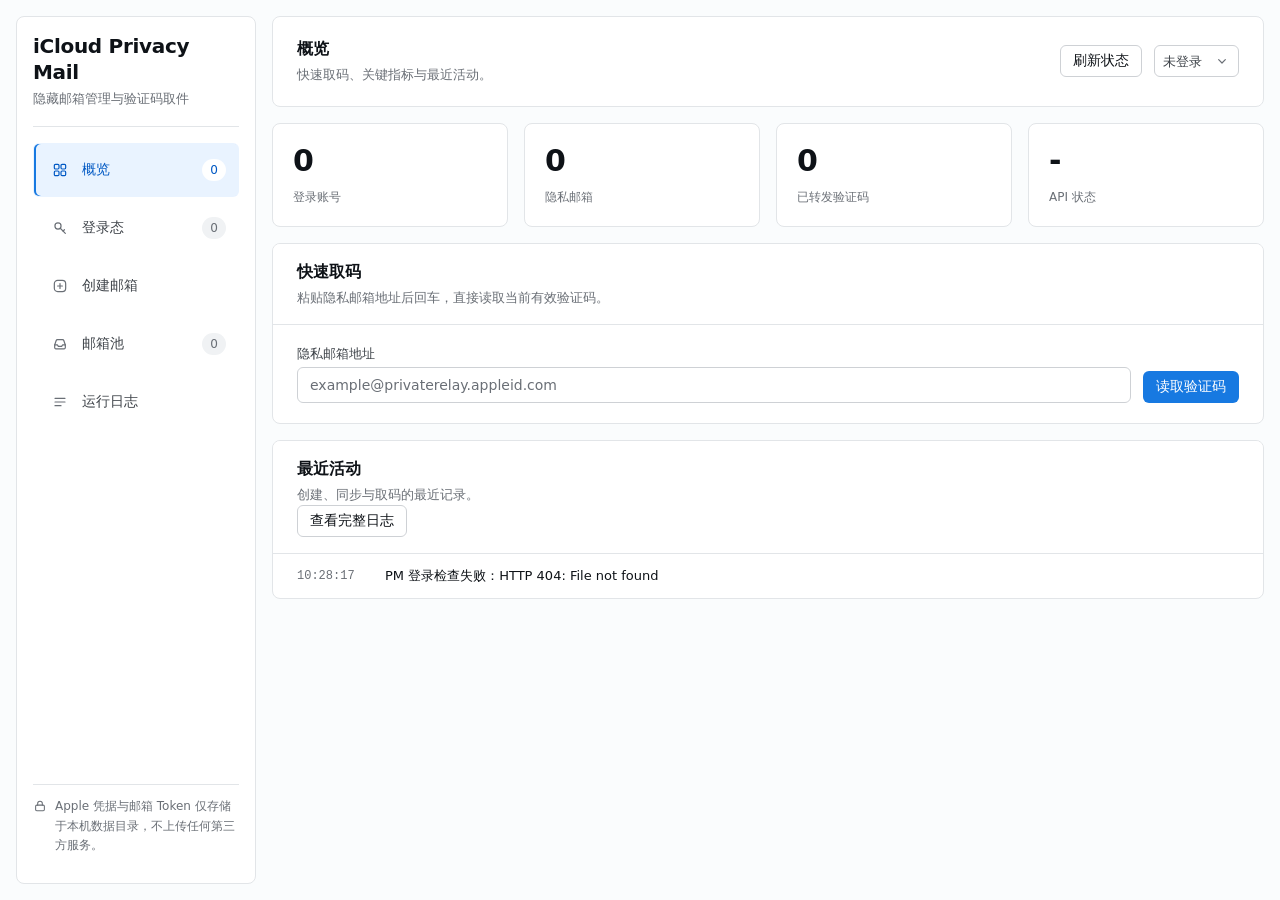
==== commit c6204ef8: "docs(design): vendor design system package and repoint references Move the authoritative spec to doc" ====
--- a/internal/app/templates/index.html
+++ b/internal/app/templates/index.html
@@ -5,7 +5,7 @@
   <meta name="viewport" content="width=device-width, initial-scale=1">
   <title>iCloud Privacy Mail</title>
   <style>
-    /* ===== 设计令牌层：依据 docs/DESIGN.md 第 3 节 =====
+    /* ===== 设计令牌层：依据 docs/design-system/DESIGN.md 第 3 节 =====
        语义化命名，主题只覆盖语义层，组件层不感知主题。
        历史别名（--green/--line/--glass 等）已全部清除，
        新增样式只能引用本层令牌，不得再引入别名或裸值。 */
@@ -1186,7 +1186,7 @@
       .card strong { font-size: 28px; }
     }
     /* ===== 动效层 =====
-       依据 docs/DESIGN.md 第 7 节动效预算：只过渡颜色与边框，
+       依据 docs/design-system/DESIGN.md 第 7 节动效预算：只过渡颜色与边框，
        不做位移、缩放、旋转、扫光，也不做入场关键帧。 */
     /* 数字统一等宽，避免刷新与翻页时列宽跳动 */
     .card strong,
@@ -1683,7 +1683,7 @@
       setActiveView(saved);
     }
 
-    // 主题按 docs/DESIGN.md 2.3 节收敛为 light / dark 两套
+    // 主题按 docs/design-system/DESIGN.md 2.3 节收敛为 light / dark 两套
     const THEME_SLUGS = ['light', 'dark'];
     // 旧版本 localStorage 里可能残留已废弃的主题名，按明暗归类迁移
     const LEGACY_THEME_MAP = {
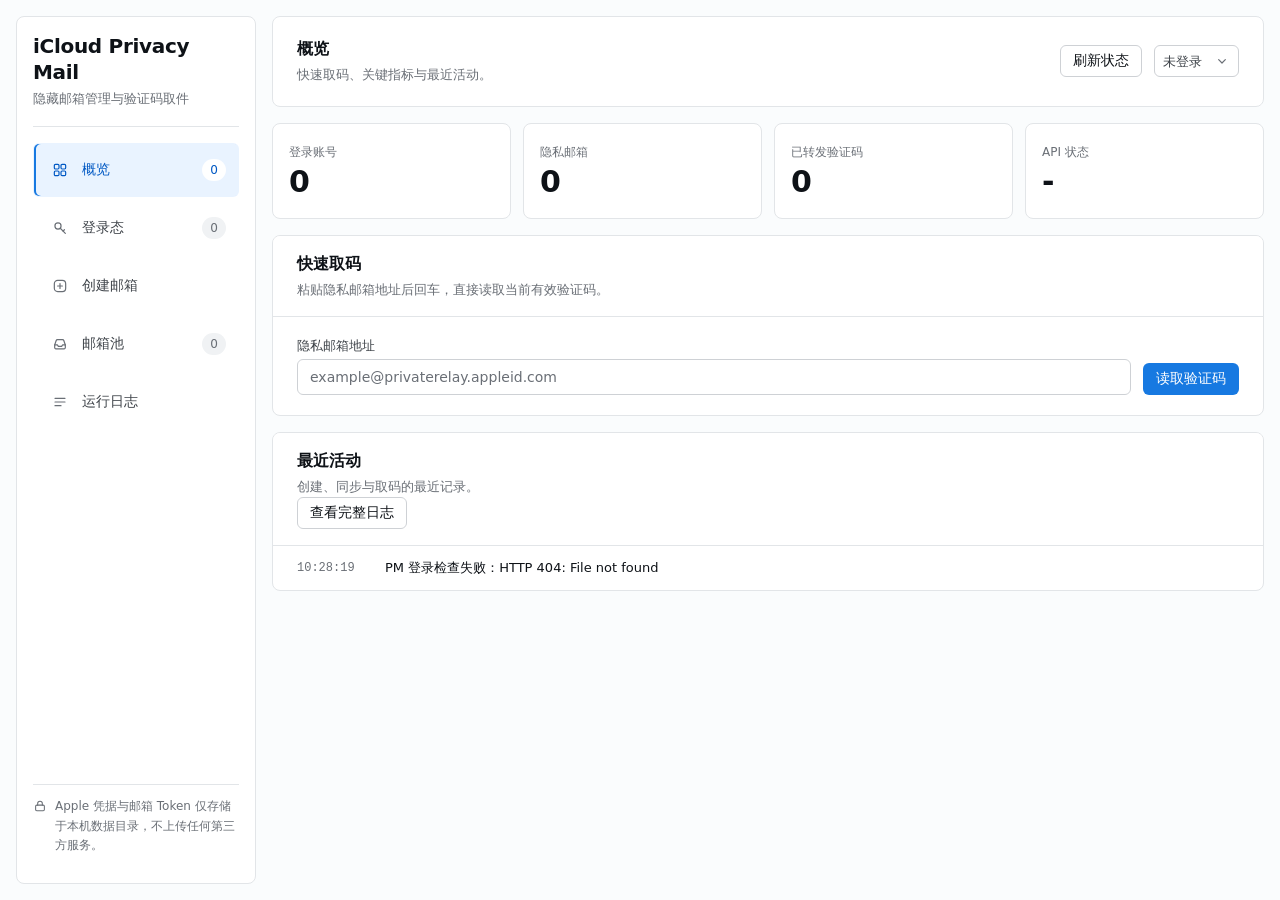
==== commit d23e3b41: "feat(ui): apply Open Design system to all three frontend templates - login.html: complete design tok" ====
--- a/internal/app/templates/index.html
+++ b/internal/app/templates/index.html
@@ -78,6 +78,49 @@
       --dur-fast: 100ms;
       --dur:      140ms;
       --ease:     cubic-bezier(0.2, 0, 0.2, 1);
+
+      /* 排版阶梯：字号 / 行高成对定义，字重只允许 400 / 500 / 600 */
+      --text-display:     600 28px/34px var(--font-display);
+      --text-h1:          600 20px/28px var(--font-display);
+      --text-h2:          600 16px/24px var(--font-display);
+      --text-metric:      600 30px/34px var(--font-display);
+      --text-body:        400 14px/22px var(--font-body);
+      --text-body-strong: 500 14px/22px var(--font-body);
+      --text-label:       500 13px/18px var(--font-body);
+      --text-caption:     400 12px/18px var(--font-body);
+      --text-table-head:  500 12px/16px var(--font-body);
+      --text-mono-sm:     400 13px/20px var(--font-mono);
+      --text-code:        500 16px/20px var(--font-mono);
+
+      --tracking-display: -0.02em;
+      --tracking-h1:      -0.015em;
+      --tracking-h2:      -0.01em;
+
+      /* 布局与密度（舒展模式默认值） */
+      --sidebar-w:    240px;
+      --content-max:  1440px;
+      --pad-page:     var(--space-6);
+      --pad-panel:    var(--space-5) var(--space-6);
+      --pad-panel-head: var(--space-4) var(--space-6);
+      --gap-panel:    var(--space-4);
+      --gap-card:     var(--space-3);
+      --gap-field:    var(--space-4);
+      --gap-label:    6px;
+      --gap-btn:      var(--space-2);
+      --control-h:    36px;
+      --row-h:        48px;
+    }
+
+    /* 紧凑密度：源实现的 data-density 是真实运维需求，保留 */
+    [data-density="compact"] {
+      --pad-page:      var(--space-4);
+      --pad-panel:     14px var(--space-4);
+      --pad-panel-head:var(--space-3) var(--space-4);
+      --gap-panel:     var(--space-3);
+      --gap-card:      var(--space-2);
+      --gap-field:     var(--space-3);
+      --control-h:     32px;
+      --row-h:         40px;
     }
 
     [data-theme="dark"] {
@@ -527,12 +570,30 @@
     .global-log { min-height: 260px; max-height: 380px; }
     .view-section { display: none; }
     .view-section.active { display: block; }
-    .grid { display: grid; grid-template-columns: repeat(4, minmax(160px, 1fr)); gap: var(--space-4); margin-bottom: var(--space-4); }
+    .grid { display: grid; grid-template-columns: repeat(4, minmax(160px, 1fr)); gap: var(--gap-card); margin-bottom: var(--gap-panel); }
     .card {
       border: 1px solid var(--border);
       border-radius: var(--radius-lg);
       padding: var(--space-5);
       background: var(--surface);
+    }
+    /* 指标卡：遵循设计稿 min-height:96px + gap:12px */
+    .metric-card {
+      display: grid;
+      align-content: center;
+      gap: var(--space-1);
+      min-height: 96px;
+      padding: var(--space-4);
+      background: var(--surface);
+      border: 1px solid var(--border);
+      border-radius: var(--radius-lg);
+    }
+    .metric-card .metric-label { font: var(--text-caption); color: var(--muted); }
+    .metric-card .metric-value {
+      font: var(--text-metric);
+      letter-spacing: var(--tracking-display);
+      color: var(--fg);
+      font-variant-numeric: tabular-nums;
     }
     .card strong { display: block; color: var(--fg); font-size: 30px; line-height: 34px; font-weight: 600; margin-bottom: var(--space-2); }
     .card span { color: var(--muted); font-size: 12px; }
@@ -944,6 +1005,8 @@
     }
     table { width: 100%; border-collapse: collapse; min-width: 940px; }
     th, td { border-top: 1px solid var(--border); padding: var(--space-3) var(--space-4); text-align: left; vertical-align: middle; }
+    /* 表格行高显式约束：舒展 48px，紧凑 40px（由 --row-h 令牌控制） */
+    tbody tr { height: var(--row-h); }
     th {
       position: sticky;
       top: 0;
@@ -1318,12 +1381,25 @@
 
       <main class="content-main">
         <section class="view-section active" data-view="overview">
-          <section class="grid">
-            <div class="card"><strong id="accountCount">0</strong><span>登录账号</span></div>
-            <div class="card"><strong id="mailboxCount">0</strong><span>隐私邮箱</span></div>
-            <div class="card"><strong id="messageCount">0</strong><span>已转发验证码</span></div>
-            <div class="card"><strong id="apiStatus">-</strong><span>API 状态</span></div>
-          </section>
+          <!-- 指标卡：min-height 96px，gap 12px，与设计稿对齐 -->
+          <div class="grid" id="metric-grid">
+            <div class="metric-card">
+              <span class="metric-label">登录账号</span>
+              <span class="metric-value" id="accountCount">0</span>
+            </div>
+            <div class="metric-card">
+              <span class="metric-label">隐私邮箱</span>
+              <span class="metric-value" id="mailboxCount">0</span>
+            </div>
+            <div class="metric-card">
+              <span class="metric-label">已转发验证码</span>
+              <span class="metric-value" id="messageCount">0</span>
+            </div>
+            <div class="metric-card">
+              <span class="metric-label">API 状态</span>
+              <span class="metric-value" id="apiStatus">-</span>
+            </div>
+          </div>
 
           <!-- 快速取码：本产品最高频的单一动作，放在首屏一步直达 -->
           <section class="panel quick-code-panel">
@@ -1510,15 +1586,6 @@
                 <button id="syncICloudMailboxesButton" onclick="syncICloudMailboxes()">同步已有邮箱</button>
                 <button onclick="clearMailboxSearch()">清空搜索</button>
               </div>
-              <div class="pager">
-                <label class="page-size-control">每页
-                  <input id="mailboxPageSize" type="number" min="1" max="500" value="10" onchange="setMailboxPageSize()">
-                </label>
-                <button type="button" onclick="saveCreateSettings()">保存配置</button>
-                <button id="mailboxPrevPage" onclick="changeMailboxPage(-1)">上一页</button>
-                <span id="mailboxPageInfo">第 1/1 页</span>
-                <button id="mailboxNextPage" onclick="changeMailboxPage(1)">下一页</button>
-              </div>
             </div>
           </div>
           <div id="mailboxAccountTabs" class="account-tabs"></div>
@@ -1527,6 +1594,16 @@
               <thead><tr><th>标签</th><th>邮箱</th><th>状态</th><th class="num">收件</th><th>验证码</th><th>操作</th></tr></thead>
               <tbody id="mailboxes"></tbody>
             </table>
+            <!-- 分页移至表格底部（设计稿要求） -->
+            <div class="pager">
+              <label class="page-size-control">每页
+                <input id="mailboxPageSize" type="number" min="1" max="500" value="10" onchange="setMailboxPageSize()">
+              </label>
+              <button type="button" onclick="saveCreateSettings()">保存配置</button>
+              <button id="mailboxPrevPage" onclick="changeMailboxPage(-1)">上一页</button>
+              <span id="mailboxPageInfo">第 1/1 页</span>
+              <button id="mailboxNextPage" onclick="changeMailboxPage(1)">下一页</button>
+            </div>
           </div>
         </section>
 
